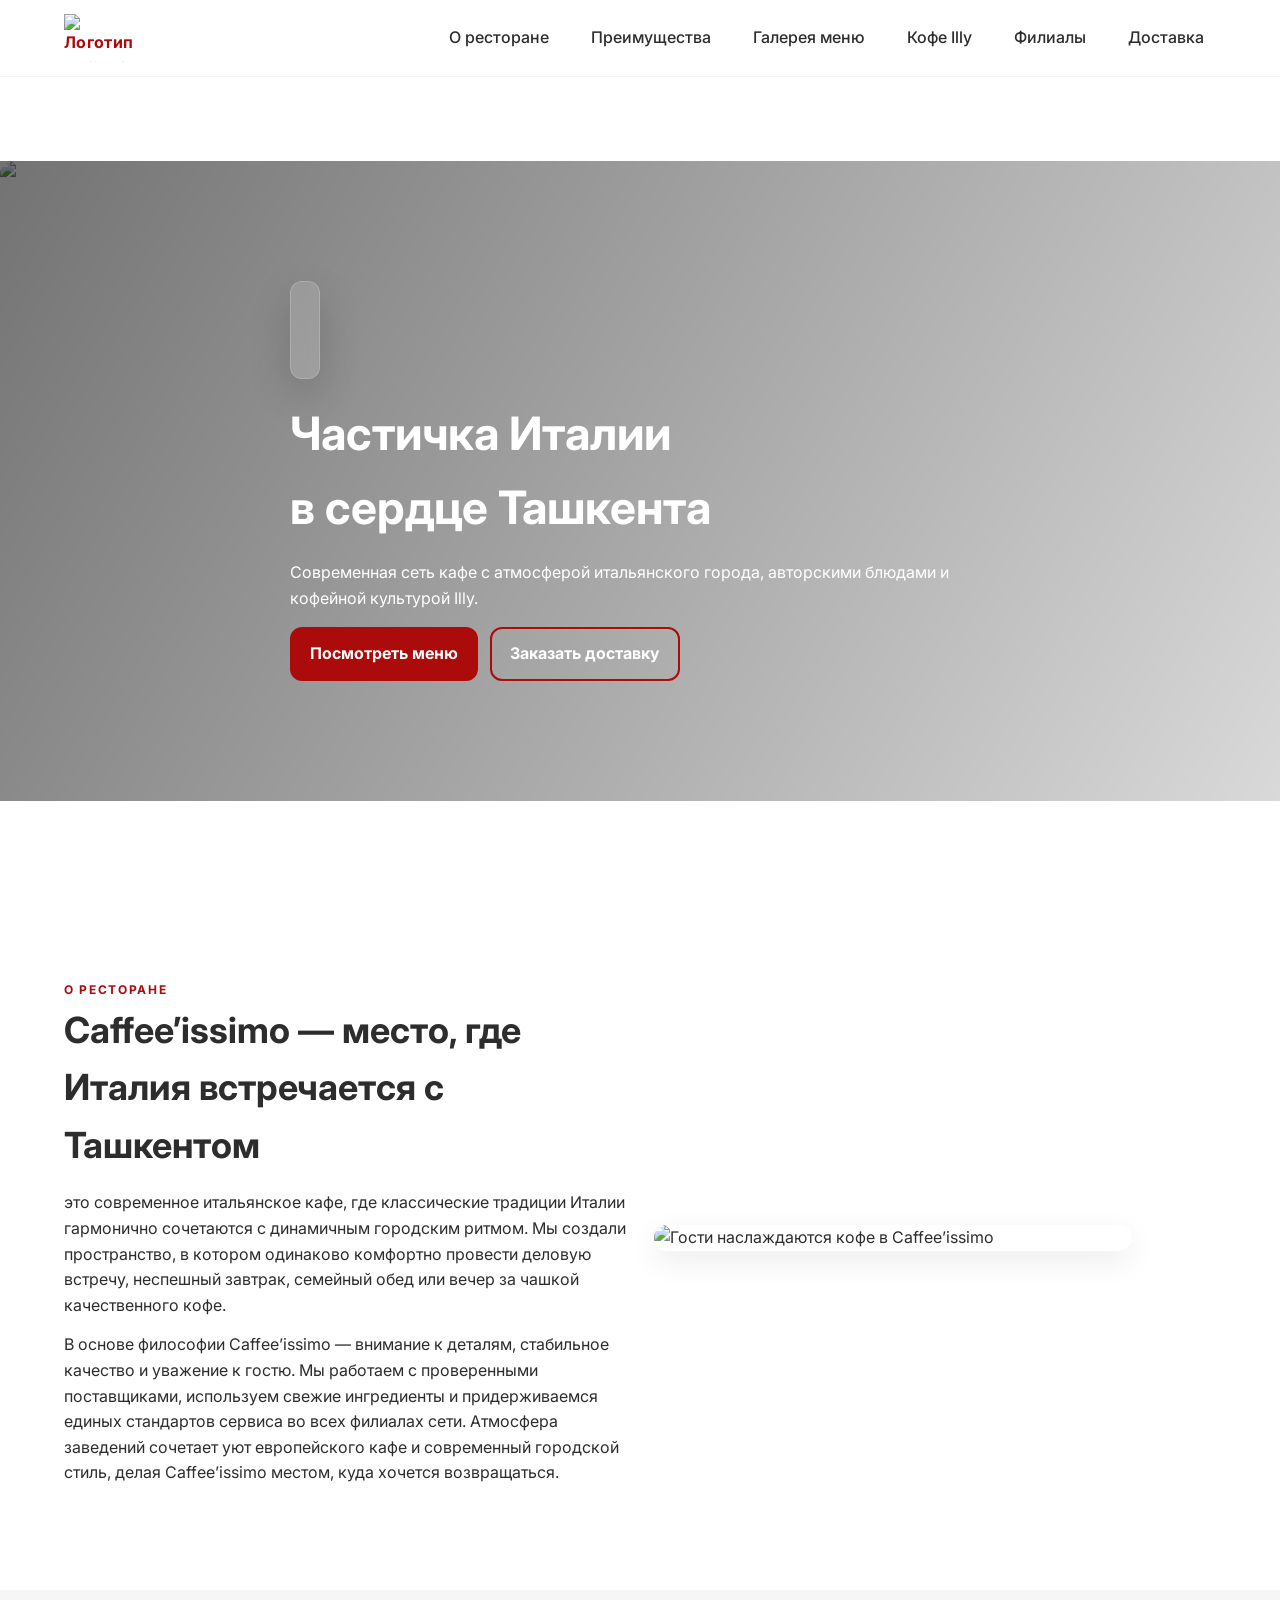
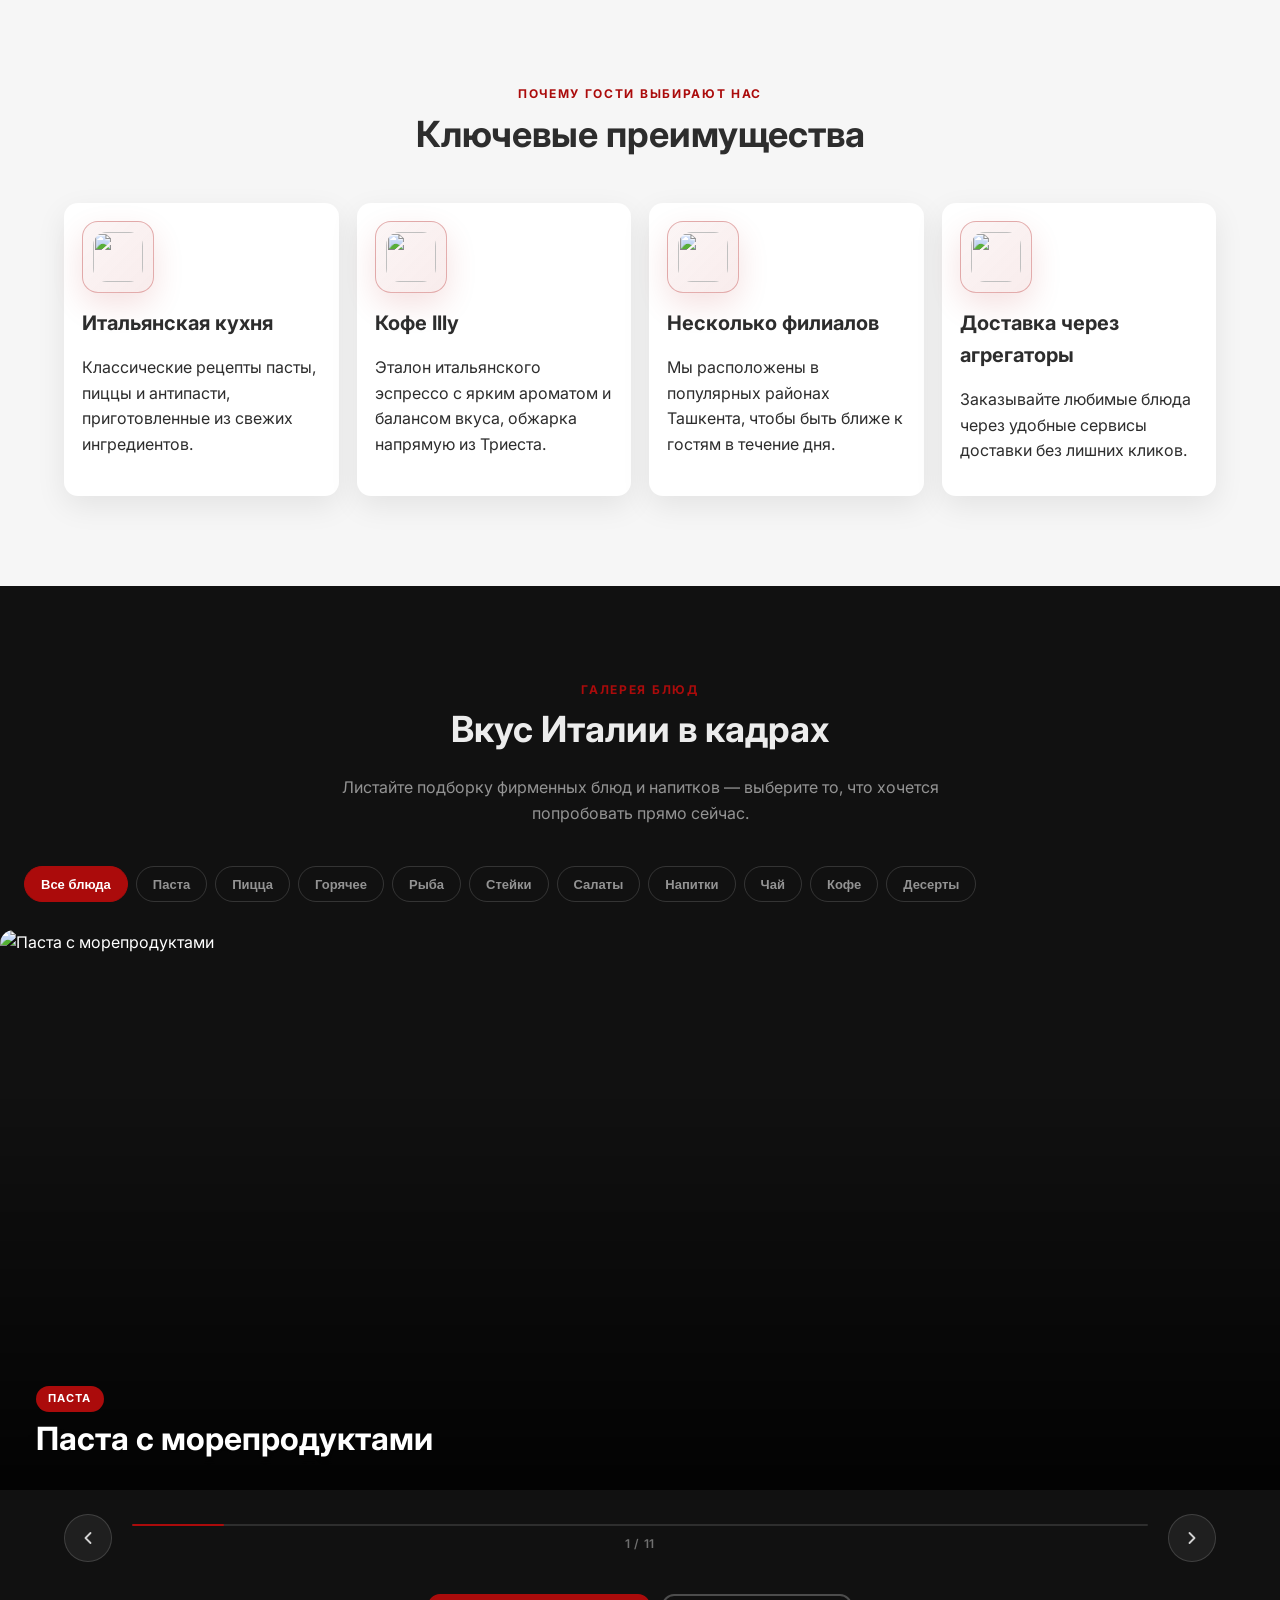
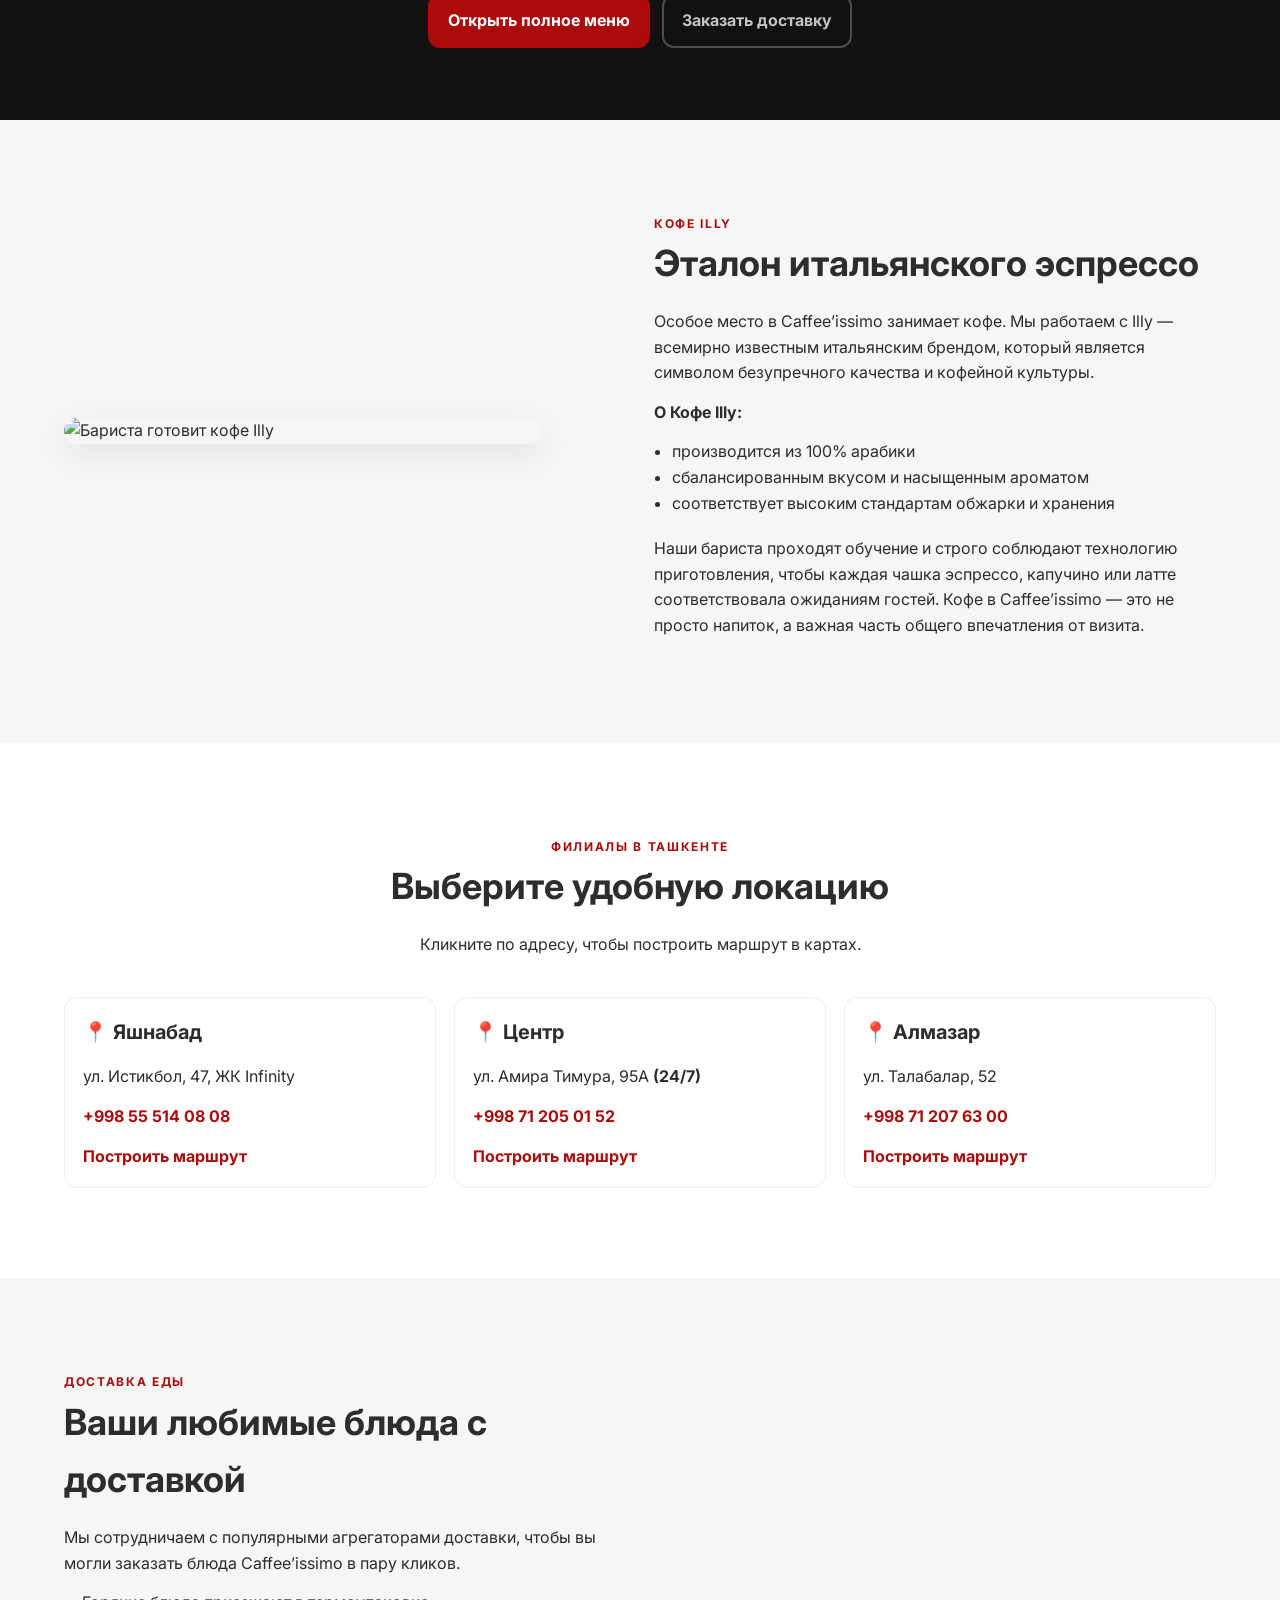
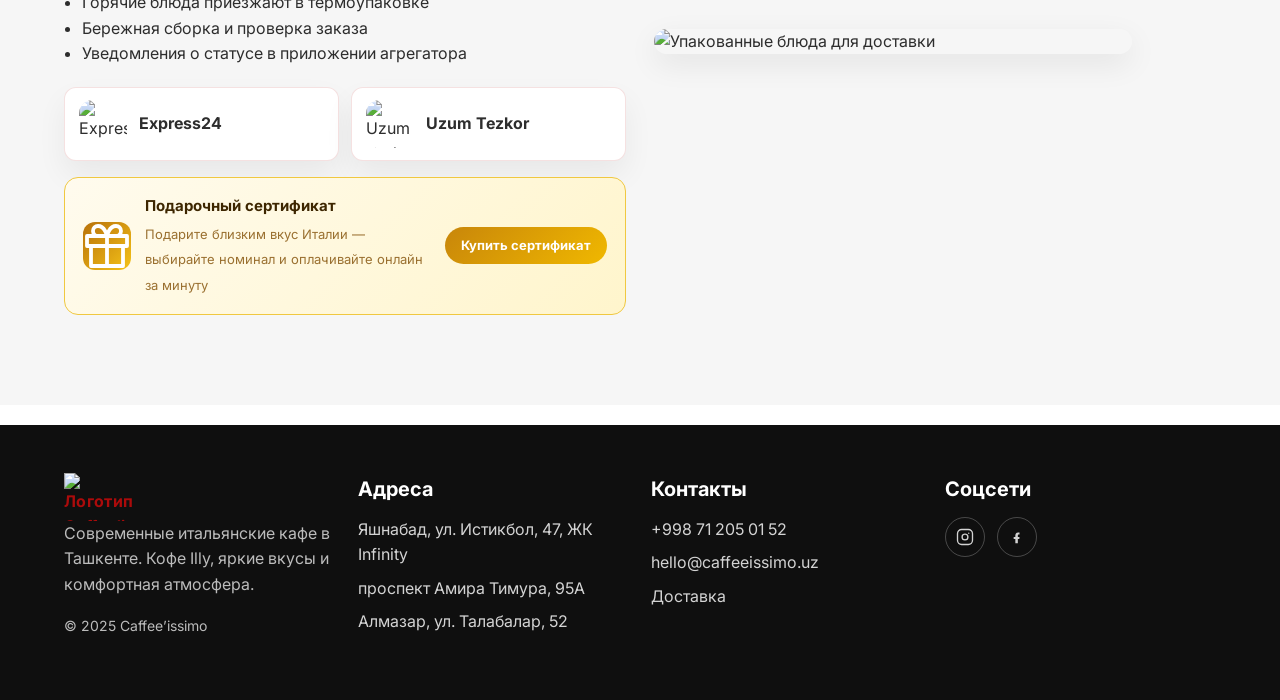
==== index.html @ bd2a63a1 "Add gift certificate: taplink button + main site promo banner Co-authored-by: Cursor <cursoragent@cu" ====
<!DOCTYPE html>
<html lang="ru">
<head>
  <!-- Google tag (gtag.js) -->
<script async src="https://www.googletagmanager.com/gtag/js?id=G-7F913MCFGB"></script>
<script>
  window.dataLayer = window.dataLayer || [];
  function gtag(){dataLayer.push(arguments);}
  gtag('js', new Date());

  gtag('config', 'G-7F913MCFGB');
</script>
    <meta charset="UTF-8" />
  <meta name="viewport" content="width=device-width, initial-scale=1.0" />

  <!-- PRIMARY SEO -->
  <title>Caffee’issimo — итальянское кафе, завтраки и кофейня в Ташкенте</title>
  <meta name="description" content="Caffee’issimo — сеть итальянских кафе в Ташкенте. Европейская кухня, завтраки с 4:00 до 12:00, кофе Illy, паста, пицца, стейки. 3 филиала: пр. Амира Темура, Алмазар, Мирабад. Доставка Yandex Eats, Uzum Tezkor." />
  <meta name="keywords" content="итальянская кухня Ташкент, европейская кухня Ташкент, завтраки Ташкент, кофейня Ташкент, итальянский ресторан Ташкент, кафе Ташкент, кофе Illy Ташкент, пицца Ташкент, паста Ташкент, завтраки 24 часа Ташкент, ресторан Амира Темура, кафе Алмазар, Caffeeissimo, доставка итальянской еды Ташкент, italian restaurant tashkent, breakfast tashkent, coffee tashkent, european cuisine tashkent" />
  <meta name="robots" content="index, follow, max-snippet:-1, max-image-preview:large, max-video-preview:-1" />
  <meta name="author" content="Caffee’issimo" />
  <link rel="canonical" href="https://issimo.uz/" />

  <!-- GEO / LOCAL SEO -->
  <meta name="geo.region" content="UZ-TO" />
  <meta name="geo.placename" content="Ташкент, Узбекистан" />
  <meta name="geo.position" content="41.299496;69.240073" />
  <meta name="ICBM" content="41.299496, 69.240073" />
  <meta name="language" content="ru" />

  <!-- OPEN GRAPH -->
  <meta property="og:type" content="restaurant" />
  <meta property="og:site_name" content="Caffee’issimo" />
  <meta property="og:title" content="Caffee’issimo — итальянское кафе, завтраки и кофейня в Ташкенте" />
  <meta property="og:description" content="Европейская и итальянская кухня, завтраки с 4:00, кофе Illy. 3 филиала в Ташкенте. Доставка Yandex Eats, Uzum Tezkor." />
  <meta property="og:url" content="https://issimo.uz/" />
  <meta property="og:image" content="https://issimo.uz/assets/breakfast-hero.jpg" />
  <meta property="og:image:width" content="1200" />
  <meta property="og:image:height" content="630" />
  <meta property="og:image:alt" content="Caffee’issimo — итальянское кафе в Ташкенте" />
  <meta property="og:locale" content="ru_RU" />
  <meta property="business:contact_data:phone_number" content="+998712050152" />
  <meta property="business:contact_data:email" content="hello@caffeeissimo.uz" />

  <!-- TWITTER CARD -->
  <meta name="twitter:card" content="summary_large_image" />
  <meta name="twitter:title" content="Caffee’issimo — итальянское кафе в Ташкенте" />
  <meta name="twitter:description" content="Европейская и итальянская кухня, завтраки с 4:00, кофе Illy. 3 филиала. Доставка." />
  <meta name="twitter:image" content="https://issimo.uz/assets/breakfast-hero.jpg" />

  <!-- FAVICONS -->
  <link rel="icon" type="image/svg+xml" href="Assets/logo.svg" />
  <link rel="icon" type="image/x-icon" href="Issimo.ico" />
  <link rel="apple-touch-icon" href="Assets/logo-full.png" />

  <!-- FONTS & STYLES -->
  <link rel="preconnect" href="https://fonts.googleapis.com" />
  <link rel="preconnect" href="https://fonts.gstatic.com" crossorigin />
  <link href="https://fonts.googleapis.com/css2?family=Inter:wght@400;500;600;700&display=swap" rel="stylesheet" />
  <link rel="stylesheet" href="styles.css" />

  <!-- JSON-LD STRUCTURED DATA -->
  <script type="application/ld+json">
  {
    "@context": "https://schema.org",
    "@graph": [
      {
        "@type": "Restaurant",
        "@id": "https://issimo.uz/#organization",
        "name": "Caffee’issimo",
        "alternateName": ["Caffeeissimo", "Кафеиссимо", "Issimo"],
        "description": "Сеть современных итальянских кафе в Ташкенте. Европейская и итальянская кухня, завтраки с 4:00 до 12:00, кофе Illy, пицца, паста, стейки.",
        "url": "https://issimo.uz",
        "logo": "https://issimo.uz/Assets/logo-full.png",
        "image": ["https://issimo.uz/assets/breakfast-hero.jpg"],
        "telephone": "+998712050152",
        "email": "hello@caffeeissimo.uz",
        "servesCuisine": ["Italian", "European", "Mediterranean"],
        "priceRange": "$$",
        "currenciesAccepted": "UZS",
        "hasMenu": "https://issimo.uz/menu-viewer.html?type=main",
        "sameAs": [
          "https://www.instagram.com/caffeeissimo/",
          "https://www.facebook.com/CaffeeIssimo/"
        ],
        "address": {
          "@type": "PostalAddress",
          "streetAddress": "проспект Амира Темура, 95А",
          "addressLocality": "Ташкент",
          "addressCountry": "UZ"
        },
        "geo": {"@type": "GeoCoordinates", "latitude": "41.299496", "longitude": "69.240073"},
        "openingHoursSpecification": {
          "@type": "OpeningHoursSpecification",
          "dayOfWeek": ["Monday","Tuesday","Wednesday","Thursday","Friday","Saturday","Sunday"],
          "opens": "00:00",
          "closes": "23:59"
        },
        "amenityFeature": [
          {"@type": "LocationFeatureSpecification", "name": "Завтраки", "value": true},
          {"@type": "LocationFeatureSpecification", "name": "Доставка", "value": true},
          {"@type": "LocationFeatureSpecification", "name": "Wi-Fi", "value": true},
          {"@type": "LocationFeatureSpecification", "name": "Кофе Illy", "value": true}
        ]
      },
      {
        "@type": "Restaurant",
        "@id": "https://issimo.uz/#branch-amir-temur",
        "name": "Caffee’issimo — Амира Темура (24/7)",
        "parentOrganization": {"@id": "https://issimo.uz/#organization"},
        "address": {
          "@type": "PostalAddress",
          "streetAddress": "проспект Амира Темура, 95А",
          "addressLocality": "Ташкент",
          "addressCountry": "UZ"
        },
        "telephone": "+998712050152",
        "geo": {"@type": "GeoCoordinates", "latitude": "41.299496", "longitude": "69.240073"},
        "openingHoursSpecification": {
          "@type": "OpeningHoursSpecification",
          "dayOfWeek": ["Monday","Tuesday","Wednesday","Thursday","Friday","Saturday","Sunday"],
          "opens": "00:00",
          "closes": "23:59"
        },
        "servesCuisine": ["Italian", "European"],
        "hasMenu": "https://issimo.uz/menu-viewer.html?type=main"
      },
      {
        "@type": "Restaurant",
        "@id": "https://issimo.uz/#branch-almaзar",
        "name": "Caffee’issimo — Алмазар",
        "parentOrganization": {"@id": "https://issimo.uz/#organization"},
        "address": {
          "@type": "PostalAddress",
          "streetAddress": "ул. Талабалар, 52",
          "addressLocality": "Ташкент",
          "addressCountry": "UZ"
        },
        "telephone": "+998712076300",
        "servesCuisine": ["Italian", "European"],
        "hasMenu": "https://issimo.uz/menu-viewer.html?type=main"
      },
      {
        "@type": "Restaurant",
        "@id": "https://issimo.uz/#branch-mirobod",
        "name": "Caffee’issimo — Мирабад",
        "parentOrganization": {"@id": "https://issimo.uz/#organization"},
        "address": {
          "@type": "PostalAddress",
          "streetAddress": "л. Саракуль, 32/2",
          "addressLocality": "Ташкент",
          "addressCountry": "UZ"
        },
        "telephone": "+998712094900",
        "servesCuisine": ["Italian", "European"],
        "hasMenu": "https://issimo.uz/menu-viewer.html?type=main"
      },
      {
        "@type": "WebSite",
        "@id": "https://issimo.uz/#website",
        "url": "https://issimo.uz/",
        "name": "Caffee’issimo",
        "inLanguage": "ru",
        "publisher": {"@id": "https://issimo.uz/#organization"}
      }
    ]
  }
  </script>
</head>
<body>
  <header class="site-header">
    <div class="container header-inner">
      <div class="brand" aria-label="Caffee’issimo">
        <img src="assets/logo.png" alt="Логотип Caffee’issimo" class="brand__logo" />
      </div>
      <nav class="nav" aria-label="Основная навигация">
        <button class="nav__toggle" aria-expanded="false" aria-controls="nav-list">Меню</button>
        <ul class="nav__list" id="nav-list">
          <li><a href="#about">О ресторане</a></li>
          <li><a href="#benefits">Преимущества</a></li>
          <li><a href="#cuisine">Галерея меню</a></li>
          <li><a href="#coffee">Кофе Illy</a></li>
         <!-- <li><a href="#instagram">Instagram</a></li> -->
          <li><a href="#locations">Филиалы</a></li>
          <li><a href="#delivery">Доставка</a></li>
        </ul>
      </nav>
    </div>
  </header>

  <main>
    <section class="hero" id="hero">
      <div class="hero-slider" id="heroSlider">

        <!-- ── Слайд 1: основной ── -->
        <div class="hero-slide active">
          <div class="hero__overlay"></div>
          <picture>
            <source srcset="assets/ban.png" type="image/jpeg" />
            <img src="assets/ban.png" alt="Интерьер итальянского кафе" class="hero__bg" />
          </picture>
          <div class="container hero__content">
            <div class="logo-tile" aria-hidden="true">
              <img src="assets/logo2.png" alt="" class="logo-tile__image" />
            </div>
            <h1>Частичка Италии <br> в сердце Ташкента</h1>
            <p>Современная сеть кафе с атмосферой итальянского города, авторскими блюдами и кофейной культурой Illy.</p>
            <div class="hero__actions">
              <a class="btn" href="#cuisine">Посмотреть меню</a>
              <a class="btn btn--ghost" href="#delivery">Заказать доставку</a>
            </div>
          </div>
        </div>

        <!-- ── Слайд 2: завтраки ── -->
        <div class="hero-slide">
          <div class="hero__overlay hero__overlay--breakfast"></div>
          <img src="assets/breakfast-hero.jpg" alt="Итальянские завтраки Caffee'issimo" class="hero__bg" />
          <div class="container hero__content">
            <span class="hero-eyebrow">
              <svg width="14" height="14" viewBox="0 0 24 24" fill="none" stroke="currentColor" stroke-width="2.2" stroke-linecap="round" stroke-linejoin="round"><path d="M18 8h1a4 4 0 0 1 0 8h-1"/><path d="M2 8h16v9a4 4 0 0 1-4 4H6a4 4 0 0 1-4-4V8z"/><line x1="6" y1="1" x2="6" y2="4"/><line x1="10" y1="1" x2="10" y2="4"/><line x1="14" y1="1" x2="14" y2="4"/></svg>
              Итальянские завтраки в Caffee'issimo
            </span>
            <p class="hero-breakfast__title">
              Лёгкое начало дня<br>
              <em>со вкусом и атмосферой</em>
            </p>
            <div class="breakfast-time">
              <svg class="breakfast-time__icon" viewBox="0 0 24 24" fill="none" stroke="currentColor" stroke-width="2" stroke-linecap="round" stroke-linejoin="round">
                <circle cx="12" cy="12" r="10"/><polyline points="12 6 12 12 16 14"/>
              </svg>
              <div class="breakfast-time__text">
                <span class="breakfast-time__label">Ежедневно</span>
                <strong class="breakfast-time__hours">4:00 <span>—</span> 12:00</strong>
              </div>
            </div>
            <div class="hero__actions">
              <a class="btn btn--white" href="menu-viewer.html?type=breakfast">Меню завтраков</a>
              <a class="btn btn--ghost" href="#delivery">Заказать доставку</a>
            </div>
          </div>
        </div>

        <!-- ── Навигационные точки ── -->
        <div class="slider-dots">
          <button class="slider-dot active" data-slide="0" aria-label="Слайд 1"></button>
          <button class="slider-dot" data-slide="1" aria-label="Слайд 2"></button>
        </div>

      </div>
    </section>

    <section class="section" id="about">
      <div class="container section__grid">
        <div class="section__text" data-animate="fade-up">
          <span class="eyebrow">О ресторане</span>
          <h2>Caffee’issimo — место, где Италия встречается с Ташкентом</h2>
          <p>это современное итальянское кафе, где классические традиции Италии гармонично сочетаются с динамичным городским ритмом. Мы создали пространство, в котором одинаково комфортно провести деловую встречу, неспешный завтрак, семейный обед или вечер за чашкой качественного кофе.</p>
          <p>В основе философии Caffee’issimo — внимание к деталям, стабильное качество и уважение к гостю. Мы работаем с проверенными поставщиками, используем свежие ингредиенты и придерживаемся единых стандартов сервиса во всех филиалах сети. Атмосфера заведений сочетает уют европейского кафе и современный городской стиль, делая Caffee’issimo местом, куда хочется возвращаться.</p>
        </div>
        <div class="section__media" data-animate="fade-up" data-delay="120">
          <img src="assets/Branch.jpg" alt="Гости наслаждаются кофе в Caffee’issimo" loading="lazy" />
        </div>
      </div>
    </section>

    <section class="section section--muted" id="benefits">
      <div class="container">
        <div class="section__header" data-animate="fade-up">
          <span class="eyebrow">Почему гости выбирают нас</span>
          <h2>Ключевые преимущества</h2>
        </div>
        <div class="benefits">
          <article class="benefit" data-animate="fade-up">
            <div class="benefit__icon" aria-hidden="true">
              <img src="assets/1.png" alt="" loading="lazy" />
            </div>
            <h3>Итальянская кухня</h3>
            <p>Классические рецепты пасты, пиццы и антипасти, приготовленные из свежих ингредиентов.</p>
          </article>
          <article class="benefit" data-animate="fade-up" data-delay="60">
            <div class="benefit__icon" aria-hidden="true">
              <img src="assets/2.png" alt="" loading="lazy" />
            </div>
            <h3>Кофе Illy</h3>
            <p>Эталон итальянского эспрессо с ярким ароматом и балансом вкуса, обжарка напрямую из Триеста.</p>
          </article>
          <article class="benefit" data-animate="fade-up" data-delay="120">
            <div class="benefit__icon" aria-hidden="true">
              <img src="assets/3.png" alt="" loading="lazy" />
            </div>
            <h3>Несколько филиалов</h3>
            <p>Мы расположены в популярных районах Ташкента, чтобы быть ближе к гостям в течение дня.</p>
          </article>
          <article class="benefit" data-animate="fade-up" data-delay="180">
            <div class="benefit__icon" aria-hidden="true">
              <img src="assets/4.png" alt="" loading="lazy" />
            </div>
            <h3>Доставка через агрегаторы</h3>
            <p>Заказывайте любимые блюда через удобные сервисы доставки без лишних кликов.</p>
          </article>
        </div>
      </div>
    </section>

    <section class="section gallery-section" id="cuisine">

      <div class="container" data-animate="fade-up">
        <div class="section__header gallery-section__header">
          <span class="eyebrow">Галерея блюд</span>
          <h2>Вкус Италии в кадрах</h2>
          <p>Листайте подборку фирменных блюд и напитков — выберите то, что хочется попробовать прямо сейчас.</p>
        </div>
      </div>

      <!-- ── Фильтр категорий ── -->
      <div class="gallery-filters" data-animate="fade-up">
        <div class="gallery-filters__inner">
          <button class="gallery-filter active" data-filter="all">Все блюда</button>
          <button class="gallery-filter" data-filter="Паста">Паста</button>
          <button class="gallery-filter" data-filter="Пицца">Пицца</button>
          <button class="gallery-filter" data-filter="Горячее">Горячее</button>
          <button class="gallery-filter" data-filter="Рыба">Рыба</button>
          <button class="gallery-filter" data-filter="Стейк">Стейки</button>
          <button class="gallery-filter" data-filter="Салаты">Салаты</button>
          <button class="gallery-filter" data-filter="Напитки">Напитки</button>
          <button class="gallery-filter" data-filter="Чай">Чай</button>
          <button class="gallery-filter" data-filter="Кофе">Кофе</button>
          <button class="gallery-filter" data-filter="Десерты">Десерты</button>
        </div>
      </div>

      <!-- ── Карусель ── -->
      <div class="gallery-viewport" id="galleryViewport" data-animate="fade-up">
        <div class="gallery-track" id="galleryTrack">

          <article class="gallery-card" data-category="Паста">
            <img src="assets/menu-01.png" alt="Паста с морепродуктами" loading="lazy" />
            <div class="gallery-card__overlay">
              <span class="gallery-card__cat">Паста</span>
              <h3 class="gallery-card__title">Паста с морепродуктами</h3>
            </div>
          </article>

          <article class="gallery-card" data-category="Горячее">
            <img src="assets/menu-02.png" alt="Тёплое ассорти" loading="lazy" />
            <div class="gallery-card__overlay">
              <span class="gallery-card__cat">Горячее</span>
              <h3 class="gallery-card__title">Тёплое ассорти</h3>
            </div>
          </article>

          <article class="gallery-card" data-category="Пицца">
            <img src="assets/menu-03.png" alt="Итальянская пицца" loading="lazy" />
            <div class="gallery-card__overlay">
              <span class="gallery-card__cat">Пицца</span>
              <h3 class="gallery-card__title">Итальянская пицца</h3>
            </div>
          </article>

          <article class="gallery-card" data-category="Рыба">
            <img src="assets/menu-04.png" alt="Рыбные блюда" loading="lazy" />
            <div class="gallery-card__overlay">
              <span class="gallery-card__cat">Рыба</span>
              <h3 class="gallery-card__title">Рыбные блюда</h3>
            </div>
          </article>

          <article class="gallery-card" data-category="Салаты">
            <img src="assets/menu-05.png" alt="Салат-бар" loading="lazy" />
            <div class="gallery-card__overlay">
              <span class="gallery-card__cat">Салаты</span>
              <h3 class="gallery-card__title">Салат-бар</h3>
            </div>
          </article>

          <article class="gallery-card" data-category="Горячее">
            <img src="assets/menu-06.png" alt="Домашние блюда" loading="lazy" />
            <div class="gallery-card__overlay">
              <span class="gallery-card__cat">Горячее</span>
              <h3 class="gallery-card__title">Домашние блюда</h3>
            </div>
          </article>

          <article class="gallery-card" data-category="Стейк">
            <img src="assets/menu-07.png" alt="Стейки и гриль" loading="lazy" />
            <div class="gallery-card__overlay">
              <span class="gallery-card__cat">Стейки и гриль</span>
              <h3 class="gallery-card__title">Ассорти из мяса</h3>
            </div>
          </article>

          <article class="gallery-card" data-category="Напитки">
            <img src="assets/menu-08.png" alt="Авторские лимонады" loading="lazy" />
            <div class="gallery-card__overlay">
              <span class="gallery-card__cat">Напитки</span>
              <h3 class="gallery-card__title">Авторские лимонады</h3>
            </div>
          </article>

          <article class="gallery-card" data-category="Чай">
            <img src="assets/menu-09.png" alt="Фруктовые чаи" loading="lazy" />
            <div class="gallery-card__overlay">
              <span class="gallery-card__cat">Чай</span>
              <h3 class="gallery-card__title">Фруктовые чаи</h3>
            </div>
          </article>

          <article class="gallery-card" data-category="Кофе">
            <img src="assets/menu-10.png" alt="Кофейная карта" loading="lazy" />
            <div class="gallery-card__overlay">
              <span class="gallery-card__cat">Кофе</span>
              <h3 class="gallery-card__title">Кофейная карта</h3>
            </div>
          </article>

          <article class="gallery-card" data-category="Десерты">
            <img src="assets/menu-11.jpg" alt="Десерты" loading="lazy" />
            <div class="gallery-card__overlay">
              <span class="gallery-card__cat">Десерты</span>
              <h3 class="gallery-card__title">Десерты на любой вкус</h3>
            </div>
          </article>

        </div>
      </div>

      <!-- ── Навигация ── -->
      <div class="container">
        <div class="gallery-nav" data-animate="fade-up">
          <button class="gallery-nav__btn" id="galleryPrev" aria-label="Предыдущее блюдо">
            <svg width="20" height="20" viewBox="0 0 24 24" fill="none" stroke="currentColor" stroke-width="2.2" stroke-linecap="round" stroke-linejoin="round"><polyline points="15 18 9 12 15 6"/></svg>
          </button>
          <div class="gallery-nav__center">
            <div class="gallery-progress">
              <div class="gallery-progress__fill" id="galleryFill"></div>
            </div>
            <span class="gallery-count" id="galleryCount">1 / 11</span>
          </div>
          <button class="gallery-nav__btn" id="galleryNext" aria-label="Следующее блюдо">
            <svg width="20" height="20" viewBox="0 0 24 24" fill="none" stroke="currentColor" stroke-width="2.2" stroke-linecap="round" stroke-linejoin="round"><polyline points="9 18 15 12 9 6"/></svg>
          </button>
        </div>

        <div class="gallery-cta" data-animate="fade-up">
          <a class="btn" href="menu-viewer.html?type=main">Открыть полное меню</a>
          <a class="btn btn--ghost-dark" href="#delivery">Заказать доставку</a>
        </div>
      </div>

    </section>

    <section class="section section--muted" id="coffee">
      <div class="container section__grid section__grid--reversed">
        <div class="section__text" data-animate="fade-up">
          <span class="eyebrow">Кофе Illy</span>
          <h2>Эталон итальянского эспрессо</h2>
          <p>Особое место в Caffee’issimo занимает кофе. Мы работаем с Illy — всемирно известным итальянским брендом, который является символом безупречного качества и кофейной культуры.</p>
          <p><b>О Кофе Illy:</b><br>
          <ul class="list">
          <li>производится из 100% арабики</li>
          <li>сбалансированным вкусом и насыщенным ароматом</li>
          <li>соответствует высоким стандартам обжарки и хранения</li>
          </ul>
          </p>
          <p>Наши бариста проходят обучение и строго соблюдают технологию приготовления, чтобы каждая чашка эспрессо, капучино или латте соответствовала ожиданиям гостей. Кофе в Caffee’issimo — это не просто напиток, а важная часть общего впечатления от визита.</p>
        </div>
        <div class="section__media" data-animate="fade-up" data-delay="120">
          <img src="assets/illy.png" alt="Бариста готовит кофе Illy" loading="lazy" />
        </div>
      </div>
    </section>

<!--    <section class="section" id="instagram">
      <div class="container">
        <div class="section__header" data-animate="fade-up">
          <span class="eyebrow">Жизнь Caffee’issimo</span>
          <h2>Свежие кадры из Instagram</h2>
          <p>
            Показываем атмосферу и блюда прямо из нашего профиля — лента подгружает случайные посты с
            <a class="link" href="https://www.instagram.com/caffeeissimo/" target="_blank" rel="noopener">@caffeeissimo</a>.
          </p>
          <div class="actions">
            <a class="btn" href="https://www.instagram.com/caffeeissimo/" target="_blank" rel="noopener">Открыть профиль</a>
            <a class="btn btn--ghost" href="#hero">Вернуться наверх</a>
          </div>
        </div>
        <div class="insta-grid" id="instagram-feed" aria-live="polite" data-animate="fade-up"></div>
        <noscript>
          <div class="insta-grid insta-grid--static">
            <article class="insta-card">
              <a class="insta-card__link" href="https://www.instagram.com/caffeeissimo/" target="_blank" rel="noopener">
                <div class="insta-card__media">
                  <img
                    src="https://images.unsplash.com/photo-1521017432531-fbd92d768814?auto=format&fit=crop&w=600&q=80"
                    alt="Интерьер итальянского кафе"
                    loading="lazy"
                  />
                </div>
                <div class="insta-card__body">
                  <p>Смотрите свежие публикации и сторис в Instagram.</p>
                  <span class="insta-card__cta">Перейти в профиль →</span>
                </div>
              </a>
            </article>
          </div>
        </noscript>
      </div>
    </section> -->

    <section class="section" id="locations">
      <div class="container">
        <div class="section__header" data-animate="fade-up">
          <span class="eyebrow">Филиалы в Ташкенте</span>
          <h2>Выберите удобную локацию</h2>
          <p>Кликните по адресу, чтобы построить маршрут в картах.</p>
        </div>
        <div class="locations">
          <article class="location" data-animate="fade-up">
            <h3>📍 Яшнабад</h3>
            <p>ул. Истикбол, 47, ЖК Infinity</p>
            <p><a class="link" href="tel:+998555140808">+998 55 514 08 08</a></p>
            <a href="https://www.google.com/maps/search/?api=1&query=Istiqbol+47+Infinity+Tashkent" target="_blank" rel="noopener" class="link">Построить маршрут</a>
          </article>
          <article class="location" data-animate="fade-up" data-delay="80">
            <h3>📍 Центр</h3>
            <p>ул. Амира Тимура, 95А <b>(24/7)</b></p>
            <p><a class="link" href="tel:+998712050152">+998 71 205 01 52</a></p>
            <a href="https://www.google.com/maps/search/?api=1&query=Amir+Temur+95A+Tashkent" target="_blank" rel="noopener" class="link">Построить маршрут</a>
          </article>
          <article class="location" data-animate="fade-up" data-delay="160">
            <h3>📍 Алмазар</h3>
            <p>ул. Талабалар, 52</p>
            <p><a class="link" href="tel:+998712076300">+998 71 207 63 00</a></p>
            <a href="https://www.google.com/maps/search/?api=1&query=Talabalar+52+Tashkent" target="_blank" rel="noopener" class="link">Построить маршрут</a>
          </article>
        </div>
      </div>
    </section>

    <section class="section section--muted" id="delivery">
      <div class="container section__grid">
        <div class="section__text" data-animate="fade-up">
          <span class="eyebrow">Доставка еды</span>
          <h2>Ваши любимые блюда с доставкой</h2>
          <p>Мы сотрудничаем с популярными агрегаторами доставки, чтобы вы могли заказать блюда Caffee’issimo в пару кликов.</p>
          <ul class="list">
            <li>Горячие блюда приезжают в термоупаковке</li>
            <li>Бережная сборка и проверка заказа</li>
            <li>Уведомления о статусе в приложении агрегатора</li>
          </ul>
          <div class="delivery__logos">
            <a class="delivery__logo-card" href="https://eats.yandex.com/uz/r/caffee_issimo?placeSlug=issimo" target="_blank" rel="noopener">
              <img src="assets/express.png" alt="Express24" loading="lazy" />
              <span class="delivery__logo-label">Express24</span>
            </a>
            <a class="delivery__logo-card" href="https://uzumtezkor.uz/uz/restaurants/729b0536-db62-496b-9d4d-2d5b4593ad7b" target="_blank" rel="noopener">
              <img src="assets/tezkor.png" alt="Uzum Tezkor" loading="lazy" />
              <span class="delivery__logo-label">Uzum Tezkor</span>
            </a>
          </div>

          <a class="gift-cert-strip" href="https://buchet.uz/ru/shop/698c575f7213080d6a595c7b" target="_blank" rel="noopener" data-animate="fade-up">
            <span class="gift-cert-strip__icon">
              <svg viewBox="0 0 24 24" fill="none" stroke="#fff" stroke-width="1.9" stroke-linecap="round" stroke-linejoin="round">
                <path d="M20 12v10H4V12"/><path d="M22 7H2v5h20V7z"/><path d="M12 22V7"/>
                <path d="M12 7H7.5a2.5 2.5 0 0 1 0-5C11 2 12 7 12 7z"/>
                <path d="M12 7h4.5a2.5 2.5 0 0 0 0-5C13 2 12 7 12 7z"/>
              </svg>
            </span>
            <span class="gift-cert-strip__text">
              <strong>Подарочный сертификат</strong>
              <span>Подарите близким вкус Италии — выбирайте номинал и оплачивайте онлайн за минуту</span>
            </span>
            <span class="gift-cert-strip__cta">Купить сертификат</span>
          </a>
        </div>
        <div class="section__media" data-animate="fade-up" data-delay="120">
          <img src="assets/foot.jpg" alt="Упакованные блюда для доставки" loading="lazy" />
        </div>
      </div>
    </section>

  </main>

  <footer class="footer">
    <div class="container footer__grid">
      <div class="footer__brand">
        <div class="brand brand--footer">
          <img src="assets/logo2.png" alt="Логотип Caffee’issimo" class="brand__logo" />
        </div>
        <p>Современные итальянские кафе в Ташкенте. Кофе Illy, яркие вкусы и комфортная атмосфера.</p>
        <p class="footer__copy">© 2025 Caffee’issimo</p>
      </div>
      <div class="footer__links">
        <h3>Адреса</h3>
        <ul>
          <li><a href="https://www.google.com/maps/search/?api=1&query=Istiqbol+47+Infinity+Tashkent" target="_blank" rel="noopener">Яшнабад, ул. Истикбол, 47, ЖК Infinity</a></li>
          <li><a href="https://www.google.com/maps/search/?api=1&query=Amir+Temur+95A+Tashkent" target="_blank" rel="noopener">проспект Амира Тимура, 95А</a></li>
          <li><a href="https://www.google.com/maps/search/?api=1&query=Talabalar+52+Tashkent" target="_blank" rel="noopener">Алмазар, ул. Талабалар, 52</a></li>
        </ul>
      </div>
      <div class="footer__links">
        <h3>Контакты</h3>
        <ul>
          <li><a href="tel:+998712050152">+998 71 205 01 52</a></li>
          <li><a href="mailto:hello@caffeeissimo.uz">hello@caffeeissimo.uz</a></li>
          <li><a href="#delivery">Доставка</a></li>
        </ul>
      </div>
      <div class="footer__links">
        <h3>Соцсети</h3>
        <ul class="socials">
          <li>
            <a class="socials__link" href="https://www.instagram.com/caffeeissimo/" target="_blank" rel="noopener" aria-label="Instagram">
              <span class="sr-only">Instagram</span>
              <svg viewBox="0 0 24 24" fill="none" stroke="currentColor" stroke-width="1.6" stroke-linecap="round" stroke-linejoin="round" aria-hidden="true">
                <rect x="3" y="3" width="18" height="18" rx="5" ry="5" />
                <circle cx="12" cy="12" r="3.5" />
                <line x1="16.5" y1="7.5" x2="16.51" y2="7.5" />
              </svg>
            </a>
          </li>
          <li>
            <a class="socials__link" href="https://www.facebook.com/CaffeeIssimo/?locale=ru_RU" target="_blank" rel="noopener" aria-label="Facebook">
              <span class="sr-only">Facebook</span>
              <svg viewBox="0 0 24 24" fill="currentColor" aria-hidden="true">
                <path d="M13.5 9H15V6.5h-1.5C11.01 6.5 10 8.09 10 10.2V12H8v2.5h2v5h3v-5h1.8L15 12h-2v-1.7c0-.7.2-1.3 1-1.3Z" />
              </svg>
            </a>
          </li>
        </ul>
      </div>
    </div>
  </footer>

  <script src="script.js"></script>
</body>
</html>
---- styles.css ----
:root {
  --brand: #ab0b0b;
  --text: #2d2d2d;
  --text-secondary: rgba(45, 45, 45, 0.72);
  --muted: #f6f6f6;
  --white: #ffffff;
  --shadow: 0 10px 30px rgba(0, 0, 0, 0.08);
  --radius: 14px;
  --transition: 220ms ease;
}

* {
  box-sizing: border-box;
}

body {
  margin: 0;
  font-family: 'Inter', system-ui, -apple-system, sans-serif;
  color: var(--text);
  background: var(--white);
  line-height: 1.6;
  overflow-x: hidden;
}

img {
  max-width: 100%;
  display: block;
  border-radius: var(--radius);
}

a {
  color: inherit;
  text-decoration: none;
}

a:hover {
  color: var(--brand);
}

.sr-only {
  position: absolute;
  width: 1px;
  height: 1px;
  padding: 0;
  margin: -1px;
  overflow: hidden;
  clip: rect(0, 0, 0, 0);
  white-space: nowrap;
  border: 0;
}

.container {
  width: min(1200px, 90vw);
  margin: 0 auto;
}

.site-header {
  position: fixed;
  top: 0;
  left: 0;
  width: 100%;
  background: rgba(255, 255, 255, 0.85);
  backdrop-filter: blur(12px);
  z-index: 20;
  border-bottom: 1px solid rgba(0, 0, 0, 0.04);
}

.header-inner {
  display: flex;
  align-items: center;
  justify-content: space-between;
  padding: 14px 0;
}

.brand {
  display: inline-flex;
  align-items: center;
  gap: 10px;
  font-weight: 700;
  color: var(--brand);
  letter-spacing: 0.02em;
}

.brand__logo {
  width: 75px;
  height: 48px;
  border-radius: 0;
  object-fit: contain;
}

.nav__toggle {
  display: none;
  background: var(--brand);
  color: var(--white);
  border: none;
  padding: 10px 12px;
  border-radius: 10px;
  font-weight: 600;
}

.nav__list {
  list-style: none;
  display: flex;
  gap: 18px;
  padding: 0;
  margin: 0;
  align-items: center;
}

.nav__list a {
  padding: 10px 12px;
  border-radius: 10px;
  font-weight: 500;
  transition: background var(--transition), color var(--transition), transform var(--transition);
}

.nav__list a:hover {
  background: var(--brand);
  color: var(--white);
  transform: translateY(-1px);
}

.hero {
  position: relative;
  min-height: 90vh;
  display: grid;
  align-items: center;
  color: var(--white);
  margin-top: 76px;
  overflow: hidden;
}

/* ── Hero slider ───────────────────────────────────────── */
.hero-slider {
  position: relative;
  width: 100%;
  min-height: 90vh;
  display: grid;
  align-items: center;
}

.hero-slide {
  position: absolute;
  inset: 0;
  display: grid;
  align-items: center;
  opacity: 0;
  transition: opacity 0.9s ease;
  pointer-events: none;
}

.hero-slide.active {
  opacity: 1;
  position: relative;
  pointer-events: auto;
}

/* ── Breakfast overlay (lighter on right to show food) ── */
.hero__overlay--breakfast {
  background: linear-gradient(105deg,
    rgba(0,0,0,0.72) 0%,
    rgba(0,0,0,0.52) 45%,
    rgba(0,0,0,0.12) 100%
  );
}

/* ── Eyebrow for slides ──────────────────────────────── */
.hero-eyebrow {
  display: inline-flex;
  align-items: center;
  gap: 8px;
  font-size: 12px;
  font-weight: 700;
  letter-spacing: 0.14em;
  text-transform: uppercase;
  color: rgba(255,255,255,0.78);
  margin-bottom: 18px;
  background: rgba(255,255,255,0.10);
  border: 1px solid rgba(255,255,255,0.18);
  padding: 8px 14px;
  border-radius: 50px;
  backdrop-filter: blur(8px);
}

/* ── Breakfast slide title ───────────────────────────── */
.hero-breakfast__title {
  font-size: clamp(30px, 4.5vw, 52px);
  line-height: 1.15;
  margin-bottom: 28px;
}

.hero-breakfast__title em {
  font-style: normal;
  color: rgba(255,255,255,0.7);
  font-size: 0.78em;
  font-weight: 400;
}

/* ── Time badge ──────────────────────────────────────── */
.breakfast-time {
  display: inline-flex;
  align-items: center;
  gap: 14px;
  background: rgba(255,255,255,0.12);
  border: 1px solid rgba(255,255,255,0.22);
  backdrop-filter: blur(10px);
  padding: 12px 20px;
  border-radius: 14px;
  margin-bottom: 28px;
}

.breakfast-time__icon {
  width: 28px;
  height: 28px;
  color: rgba(255,255,255,0.75);
  flex-shrink: 0;
}

.breakfast-time__text {
  display: flex;
  flex-direction: column;
  gap: 1px;
}

.breakfast-time__label {
  font-size: 11px;
  font-weight: 600;
  letter-spacing: 0.12em;
  text-transform: uppercase;
  color: rgba(255,255,255,0.6);
}

.breakfast-time__hours {
  font-size: clamp(20px, 3vw, 26px);
  font-weight: 800;
  letter-spacing: 0.02em;
  color: #fff;
  line-height: 1;
}

.breakfast-time__hours span {
  color: rgba(255,255,255,0.5);
  font-weight: 400;
  margin: 0 4px;
}

/* ── White button variant ────────────────────────────── */
.btn--white {
  background: #fff;
  color: var(--brand);
  border-color: #fff;
}

.btn--white:hover {
  background: rgba(255,255,255,0.9);
  border-color: rgba(255,255,255,0.9);
}

/* ── Slider dots ─────────────────────────────────────── */
.slider-dots {
  position: absolute;
  bottom: 28px;
  left: 50%;
  transform: translateX(-50%);
  display: flex;
  gap: 8px;
  z-index: 10;
}

.slider-dot {
  width: 8px;
  height: 8px;
  border-radius: 50%;
  background: rgba(255,255,255,0.4);
  border: none;
  cursor: pointer;
  padding: 0;
  transition: background 0.3s ease, width 0.3s ease;
}

.slider-dot.active {
  background: #fff;
  width: 24px;
  border-radius: 4px;
}

.hero__bg {
  position: absolute;
  inset: 0;
  width: 100%;
  height: 100%;
  object-fit: cover;
  filter: saturate(1.05) contrast(1.02);
}

.hero__overlay {
  position: absolute;
  inset: 0;
  background: linear-gradient(120deg, rgba(0, 0, 0, 0.55), rgba(0, 0, 0, 0.15));
  z-index: 1;
}

.hero__content {
  position: relative;
  z-index: 2;
  max-width: 700px;
  padding: 120px 0 120px;
}

.logo-tile {
  display: inline-flex;
  align-items: center;
  background: rgba(255, 255, 255, 0.14);
  border: 1px solid rgba(255, 255, 255, 0.18);
  padding: 12px 14px;
  border-radius: 12px;
  backdrop-filter: blur(10px);
  margin-bottom: 18px;
  box-shadow: 0 16px 40px rgba(0, 0, 0, 0.18);
}

.logo-tile__image {
  height: 72px;
  width: auto;
  object-fit: contain;
  display: block;
}

h1,
h2,
h3 {
  margin: 0 0 16px;
  color: inherit;
}

h1 {
  font-size: clamp(32px, 5vw, 46px);
}

h2 {
  font-size: clamp(26px, 3.6vw, 36px);
}

h3 {
  font-size: 20px;
}

p {
  margin: 0 0 14px;
}

.eyebrow {
  display: inline-flex;
  align-items: center;
  gap: 8px;
  text-transform: uppercase;
  letter-spacing: 0.14em;
  font-size: 12px;
  font-weight: 700;
  color: var(--brand);
}

.btn {
  display: inline-flex;
  align-items: center;
  justify-content: center;
  padding: 12px 18px;
  border-radius: 12px;
  font-weight: 700;
  color: var(--white);
  background: var(--brand);
  border: 2px solid var(--brand);
  transition: transform var(--transition), box-shadow var(--transition), background var(--transition), color var(--transition);
}

.btn:hover {
  transform: translateY(-2px);
  box-shadow: var(--shadow);
}

.btn--ghost {
  background: transparent;
  color: var(--white);
}

.btn--ghost:hover {
  background: rgba(255, 255, 255, 0.12);
}

.hero__actions {
  display: flex;
  gap: 12px;
  flex-wrap: wrap;
  margin-top: 16px;
}

.section {
  padding: 90px 0;
}

.section--muted {
  background: var(--muted);
}

.section__grid {
  display: grid;
  grid-template-columns: repeat(auto-fit, minmax(280px, 1fr));
  gap: 28px;
  align-items: center;
}

.section__grid--reversed {
  direction: rtl;
}

.section__grid--reversed > * {
  direction: ltr;
}

.section__text p {
  max-width: 640px;
}

.section__media img {
  width: 85%;
  height: 100%;
  object-fit: cover;
  box-shadow: var(--shadow);
}

.section__header {
  text-align: center;
  max-width: 700px;
  margin: 0 auto 40px;
}

.benefits {
  display: grid;
  grid-template-columns: repeat(auto-fit, minmax(220px, 1fr));
  gap: 18px;
}

.benefit {
  background: var(--white);
  border-radius: var(--radius);
  padding: 18px;
  box-shadow: var(--shadow);
  transition: transform var(--transition), box-shadow var(--transition);
}

.benefit:hover {
  transform: translateY(-4px);
  box-shadow: 0 20px 40px rgba(0, 0, 0, 0.08);
}

.benefit__icon {
  width: 72px;
  height: 72px;
  display: grid;
  place-items: center;
  border-radius: 16px;
  background: linear-gradient(135deg, rgba(171, 11, 11, 0.04), rgba(171, 11, 11, 0.08));
  border: 1px solid rgba(171, 11, 11, 0.3);
  box-shadow: 0 12px 32px rgba(171, 11, 11, 0.12);
  margin-bottom: 14px;
  padding: 10px;
}

.benefit__icon img {
  width: 100%;
  height: 100%;
  object-fit: contain;
}

.categories {
  display: flex;
  gap: 10px;
  flex-wrap: wrap;
  margin-bottom: 22px;
  justify-content: center;
}

.categories span {
  background: rgba(171, 11, 11, 0.08);
  color: var(--brand);
  padding: 8px 12px;
  border-radius: 10px;
  font-weight: 600;
}

.cards {
  display: grid;
  grid-template-columns: repeat(auto-fit, minmax(240px, 1fr));
  gap: 18px;
}

.card {
  background: var(--white);
  border-radius: var(--radius);
  overflow: hidden;
  box-shadow: var(--shadow);
  display: flex;
  flex-direction: column;
  transition: transform var(--transition), box-shadow var(--transition);
}

.card:hover {
  transform: translateY(-4px);
  box-shadow: 0 24px 48px rgba(0, 0, 0, 0.12);
}

.card img {
  width: 100%;
  height: 200px;
  object-fit: cover;
}

.card__body {
  padding: 16px;
}

/* ════════════════════════════════════════════════════════
   GALLERY SECTION  (replaces old menu-gallery)
════════════════════════════════════════════════════════ */
.gallery-section {
  background: #111;
  color: var(--white);
  padding-bottom: 72px;
  overflow: hidden;
}

.gallery-section__header h2,
.gallery-section__header p {
  color: rgba(255,255,255,0.92);
}

.gallery-section__header p {
  color: rgba(255,255,255,0.55);
}

/* ── Filter tabs ─────────────────────────────────────── */
.gallery-filters {
  padding: 0 0 28px;
  overflow-x: auto;
  scrollbar-width: none;
  -webkit-overflow-scrolling: touch;
}
.gallery-filters::-webkit-scrollbar { display: none; }

.gallery-filters__inner {
  display: flex;
  gap: 8px;
  padding: 0 var(--container-pad, 24px);
  width: max-content;
}

.gallery-filter {
  display: inline-flex;
  align-items: center;
  height: 36px;
  padding: 0 16px;
  border-radius: 50px;
  font-size: 13px;
  font-weight: 600;
  white-space: nowrap;
  cursor: pointer;
  border: 1.5px solid rgba(255,255,255,0.15);
  background: transparent;
  color: rgba(255,255,255,0.55);
  transition: background 0.2s ease, color 0.2s ease, border-color 0.2s ease;
}

.gallery-filter:hover {
  border-color: rgba(255,255,255,0.35);
  color: rgba(255,255,255,0.85);
}

.gallery-filter.active {
  background: var(--brand);
  border-color: var(--brand);
  color: #fff;
}

/* ── Carousel viewport ───────────────────────────────── */
.gallery-viewport {
  overflow: hidden;
  position: relative;
}

.gallery-track {
  display: flex;
  transition: transform 0.6s cubic-bezier(0.19, 1, 0.22, 1);
  will-change: transform;
}

/* ── Cards ───────────────────────────────────────────── */
.gallery-card {
  position: relative;
  flex: 0 0 100%;
  overflow: hidden;
  isolation: isolate;
}

.gallery-card img {
  width: 100%;
  height: clamp(380px, 48vw, 560px);
  object-fit: cover;
  display: block;
  filter: saturate(1.08);
  transition: transform 0.6s ease;
}

.gallery-card:hover img {
  transform: scale(1.03);
}

/* Bottom gradient + info */
.gallery-card__overlay {
  position: absolute;
  inset: 0;
  background: linear-gradient(
    to top,
    rgba(0,0,0,0.82) 0%,
    rgba(0,0,0,0.35) 40%,
    transparent 70%
  );
  display: flex;
  flex-direction: column;
  justify-content: flex-end;
  padding: 32px 36px;
  gap: 8px;
}

.gallery-card__cat {
  display: inline-flex;
  align-items: center;
  width: fit-content;
  background: var(--brand);
  color: #fff;
  font-size: 11px;
  font-weight: 700;
  letter-spacing: 0.10em;
  text-transform: uppercase;
  padding: 4px 12px;
  border-radius: 50px;
}

.gallery-card__title {
  font-size: clamp(22px, 3.5vw, 32px);
  font-weight: 700;
  color: #fff;
  margin: 0;
  line-height: 1.2;
  text-shadow: 0 2px 12px rgba(0,0,0,0.4);
}

/* ── Navigation row ──────────────────────────────────── */
.gallery-nav {
  display: flex;
  align-items: center;
  gap: 20px;
  margin-top: 24px;
}

.gallery-nav__btn {
  width: 48px;
  height: 48px;
  border-radius: 50%;
  border: 1.5px solid rgba(255,255,255,0.15);
  background: rgba(255,255,255,0.06);
  color: rgba(255,255,255,0.8);
  display: grid;
  place-items: center;
  cursor: pointer;
  flex-shrink: 0;
  transition: background 0.2s ease, border-color 0.2s ease, color 0.2s ease;
}

.gallery-nav__btn:hover {
  background: rgba(255,255,255,0.12);
  border-color: rgba(255,255,255,0.35);
  color: #fff;
}

.gallery-nav__center {
  flex: 1;
  display: flex;
  flex-direction: column;
  align-items: center;
  gap: 8px;
}

.gallery-progress {
  width: 100%;
  height: 2px;
  background: rgba(255,255,255,0.12);
  border-radius: 2px;
  overflow: hidden;
}

.gallery-progress__fill {
  height: 100%;
  background: var(--brand);
  border-radius: 2px;
  transition: width 0.5s ease;
}

.gallery-count {
  font-size: 12px;
  font-weight: 600;
  color: rgba(255,255,255,0.4);
  letter-spacing: 0.06em;
}

/* ── CTA row ─────────────────────────────────────────── */
.gallery-cta {
  display: flex;
  gap: 12px;
  flex-wrap: wrap;
  justify-content: center;
  margin-top: 32px;
}

.btn--ghost-dark {
  background: transparent;
  color: rgba(255,255,255,0.75);
  border-color: rgba(255,255,255,0.25);
}

.btn--ghost-dark:hover {
  background: rgba(255,255,255,0.08);
  border-color: rgba(255,255,255,0.45);
  color: #fff;
}

/* ═══ OLD gallery CSS (kept for safety, overridden above) ═══ */
.menu-gallery {
  position: relative;
}

.menu-gallery__frame {
  position: relative;
  overflow: hidden;
  border-radius: calc(var(--radius) + 6px);
  background: radial-gradient(circle at 20% 20%, rgba(171, 11, 11, 0.12), transparent 35%),
    radial-gradient(circle at 80% 0%, rgba(171, 11, 11, 0.08), transparent 40%),
    linear-gradient(145deg, rgba(0, 0, 0, 0.05), rgba(171, 11, 11, 0.04));
  border: 1px solid rgba(171, 11, 11, 0.16);
  box-shadow: 0 30px 70px rgba(0, 0, 0, 0.18);
  padding: 22px 26px;
  backdrop-filter: blur(6px);
}

.menu-gallery__frame::before {
  content: '';
  position: absolute;
  inset: 10px;
  border-radius: calc(var(--radius) + 2px);
  border: 1px solid rgba(255, 255, 255, 0.12);
  pointer-events: none;
  box-shadow: inset 0 0 0 1px rgba(171, 11, 11, 0.08);
  z-index: 1;
}

.menu-gallery__viewport {
  overflow: hidden;
  border-radius: calc(var(--radius) + 4px);
  background: radial-gradient(circle at 50% 20%, rgba(255, 255, 255, 0.12), rgba(255, 255, 255, 0) 45%),
    linear-gradient(180deg, rgba(0, 0, 0, 0.02), rgba(0, 0, 0, 0.12));
  border: 1px solid rgba(171, 11, 11, 0.14);
  position: relative;
}

.menu-gallery__track {
  display: flex;
  transition: transform 0.7s cubic-bezier(0.19, 1, 0.22, 1);
}

.menu-card {
  position: relative;
  min-width: 100%;
  border-radius: calc(var(--radius) + 4px);
  overflow: hidden;
  isolation: isolate;
  box-shadow: 0 22px 50px rgba(0, 0, 0, 0.2);
}

.menu-card::after {
  content: '';
  position: absolute;
  inset: 0;
  background: linear-gradient(180deg, transparent 50%, rgba(0, 0, 0, 0.3) 78%);
  pointer-events: none;
  z-index: 1;
}

.menu-card img {
  width: 100%;
  height: clamp(440px, 50vw, 540px);
  aspect-ratio: 4 / 3;
  object-fit: cover;
  display: block;
  filter: saturate(1.05);
  object-position: center;
}

.menu-card__body {
  position: absolute;
  inset: auto 0 0 0;
  padding: 18px 20px;
  background: linear-gradient(180deg, rgba(0, 0, 0, 0) 0%, rgba(0, 0, 0, 0.55) 65%, rgba(0, 0, 0, 0.8) 100%);
  color: #f9f9f9;
  z-index: 2;
  backdrop-filter: blur(1px);
}

.menu-card__eyebrow {
  text-transform: uppercase;
  letter-spacing: 0.08em;
  font-size: 12px;
  font-weight: 700;
  color: rgba(255, 255, 255, 0.8);
  margin-bottom: 6px;
}

.menu-card h3 {
  margin-bottom: 8px;
}

.menu-card p {
  margin: 0;
}

.menu-gallery__control {
  position: absolute;
  top: 50%;
  transform: translateY(-50%);
  width: 44px;
  height: 44px;
  border-radius: 50%;
  background: rgba(255, 255, 255, 0.95);
  color: var(--brand);
  border: 1px solid rgba(171, 11, 11, 0.2);
  display: grid;
  place-items: center;
  font-size: 22px;
  font-weight: 700;
  box-shadow: 0 16px 30px rgba(0, 0, 0, 0.12);
  transition: transform var(--transition), box-shadow var(--transition);
  z-index: 3;
  backdrop-filter: blur(6px);
}

.menu-gallery__control:hover {
  transform: translateY(-50%) scale(1.05);
  box-shadow: 0 22px 40px rgba(0, 0, 0, 0.18);
}

.menu-gallery__control:focus-visible {
  outline: 2px solid var(--brand);
  outline-offset: 2px;
}

.menu-gallery__control--prev {
  left: 18px;
}

.menu-gallery__control--next {
  right: 18px;
}

.menu-gallery__dots {
  display: flex;
  justify-content: center;
  gap: 10px;
  margin-top: 16px;
  padding: 2px 12px 0;
}

.menu-gallery__dot {
  width: 12px;
  height: 2px;
  border-radius: 18%;
  border: 1px solid rgba(171, 11, 11, 0.4);
  background: rgba(171, 11, 11, 0.1);
  transition: background var(--transition), transform var(--transition);
}

.menu-gallery__dot[aria-selected='true'] {
  background: var(--brand);
  transform: scale(1.08);
}

.menu-gallery__cta {
  position: absolute;
  top: 22px;
  right: 24px;
  z-index: 2;
  padding: 10px 12px;
  border-radius: 999px;
  box-shadow: 0 18px 30px rgba(0, 0, 0, 0.2);
}

.menu-gallery__cta .btn {
  box-shadow: 0 12px 30px rgba(171, 11, 11, 0.35);
  padding-inline: 18px;
  line-height: 1.2;
}

.menu-card.is-active img {
  filter: saturate(1.1) brightness(1.02);
}

.locations {
  display: grid;
  grid-template-columns: repeat(auto-fit, minmax(260px, 1fr));
  gap: 18px;
}

.location {
  border: 1px solid rgba(0, 0, 0, 0.06);
  border-radius: var(--radius);
  padding: 18px;
  transition: border-color var(--transition), transform var(--transition), box-shadow var(--transition);
  background: var(--white);
}

.location:hover {
  border-color: var(--brand);
  transform: translateY(-3px);
  box-shadow: var(--shadow);
}

.link {
  color: var(--brand);
  font-weight: 700;
}

.list {
  padding-left: 18px;
  margin: 12px 0 20px;
}

.actions {
  display: flex;
  gap: 12px;
  flex-wrap: wrap;
}

.insta-grid {
  display: grid;
  grid-template-columns: repeat(auto-fit, minmax(240px, 1fr));
  gap: 18px;
  margin-top: 28px;
}

.insta-card {
  background: var(--white);
  border: 1px solid rgba(0, 0, 0, 0.05);
  border-radius: var(--radius);
  overflow: hidden;
  box-shadow: 0 18px 30px rgba(0, 0, 0, 0.06);
  transition: transform var(--transition), box-shadow var(--transition);
  display: flex;
  flex-direction: column;
  min-height: 260px;
}

.insta-card:hover {
  transform: translateY(-4px);
  box-shadow: 0 22px 42px rgba(0, 0, 0, 0.1);
}

.insta-card__link {
  color: inherit;
  display: flex;
  flex-direction: column;
  height: 100%;
}

.insta-card__media {
  position: relative;
  padding-top: 70%;
  overflow: hidden;
}

.insta-card__media img {
  position: absolute;
  inset: 0;
  width: 100%;
  height: 100%;
  object-fit: cover;
}

.insta-card__body {
  padding: 14px 14px 16px;
  display: grid;
  gap: 10px;
}

.insta-card__body p {
  margin: 0;
  color: var(--text-secondary);
}

.insta-card__cta {
  color: var(--brand);
  font-weight: 700;
  display: inline-flex;
  align-items: center;
  gap: 6px;
}

.insta-card--notice {
  background: rgba(171, 11, 11, 0.04);
  border: 1px dashed rgba(171, 11, 11, 0.4);
  box-shadow: none;
}

.insta-grid--static .insta-card {
  min-height: auto;
}
.delivery__logos {
  display: grid;
  grid-template-columns: repeat(auto-fit, minmax(180px, 1fr));
  gap: 12px;
  margin-top: 16px;
}

.delivery__logo-card {
  display: flex;
  align-items: center;
  gap: 12px;
  background: var(--white);
  padding: 12px 14px;
  border-radius: 12px;
  border: 1px solid rgba(171, 11, 11, 0.12);
  box-shadow: 0 14px 30px rgba(0, 0, 0, 0.06);
  transition: transform var(--transition), box-shadow var(--transition), border-color var(--transition);
}

.delivery__logo-card:hover {
  transform: translateY(-3px);
  box-shadow: 0 18px 36px rgba(0, 0, 0, 0.08);
  border-color: var(--brand);
}

.delivery__logo-card img {
  width: 48px;
  height: 48px;
  flex-shrink: 0;
  object-fit: contain;
}

.delivery__logo-label {
  font-weight: 700;
}

/* ── Gift certificate strip ──────────────────────────────── */
.gift-cert-strip {
  display: flex;
  align-items: center;
  gap: 14px;
  margin-top: 16px;
  padding: 16px 18px;
  background: linear-gradient(135deg, #fffbee 0%, #fff5cc 100%);
  border: 1.5px solid #f0c840;
  border-radius: 14px;
  text-decoration: none;
  color: var(--text-dark);
  transition: transform var(--transition), box-shadow var(--transition), border-color var(--transition);
}
.gift-cert-strip:hover {
  transform: translateY(-2px);
  box-shadow: 0 10px 28px rgba(200, 134, 10, 0.18);
  border-color: #d4a800;
}

.gift-cert-strip__icon {
  width: 48px;
  height: 48px;
  background: linear-gradient(135deg, #b8710a 0%, #f5c318 100%);
  border-radius: 12px;
  display: flex;
  align-items: center;
  justify-content: center;
  flex-shrink: 0;
}

.gift-cert-strip__text {
  flex: 1;
  min-width: 0;
}
.gift-cert-strip__text strong {
  display: block;
  font-size: 15px;
  font-weight: 700;
  color: #3d2600;
  margin-bottom: 3px;
}
.gift-cert-strip__text span {
  font-size: 13px;
  color: #9a7030;
  line-height: 1.4;
}

.gift-cert-strip__cta {
  flex-shrink: 0;
  font-size: 13px;
  font-weight: 700;
  color: #fff;
  background: linear-gradient(135deg, #c8860a 0%, #f0b800 100%);
  padding: 8px 16px;
  border-radius: 50px;
  white-space: nowrap;
  transition: filter var(--transition);
}
.gift-cert-strip:hover .gift-cert-strip__cta {
  filter: brightness(1.08);
}

@media (max-width: 520px) {
  .gift-cert-strip {
    flex-wrap: wrap;
    gap: 10px;
  }
  .gift-cert-strip__cta {
    width: 100%;
    text-align: center;
  }
}

.footer {
  background: #0f0f0f;
  color: rgba(255, 255, 255, 0.86);
  padding: 48px 0;
  margin-top: 20px;
}

.footer__grid {
  display: grid;
  grid-template-columns: repeat(auto-fit, minmax(220px, 1fr));
  gap: 22px;
}

.footer__brand p {
  color: rgba(255, 255, 255, 0.72);
}

.footer__links h3 {
  color: var(--white);
  margin-bottom: 12px;
}

.footer__links ul {
  list-style: none;
  margin: 0;
  padding: 0;
}

.footer__links li {
  margin-bottom: 8px;
}

.socials {
  display: flex;
  gap: 12px;
}

.socials__link {
  width: 40px;
  height: 40px;
  display: inline-flex;
  align-items: center;
  justify-content: center;
  border: 1px solid rgba(255, 255, 255, 0.24);
  border-radius: 999px;
  color: rgba(255, 255, 255, 0.9);
  transition: background 180ms ease, color 180ms ease, border-color 180ms ease, transform 180ms ease;
}

.socials__link svg {
  width: 20px;
  height: 20px;
  display: block;
}

.socials__link:hover {
  color: #0f0f0f;
  background: #f1d59f;
  border-color: #f1d59f;
  transform: translateY(-2px);
}

.footer__links a {
  color: rgba(255, 255, 255, 0.82);
}

.footer__copy {
  margin-top: 18px;
  color: rgba(255, 255, 255, 0.6);
  font-size: 14px;
}

.brand--footer .brand__logo {
  background: transparent;
  padding: 0;
}

[data-animate] {
  opacity: 0;
  transform: translateY(10px);
  transition: opacity 360ms ease, transform 360ms ease;
}

[data-animate].is-visible {
  opacity: 1;
  transform: translateY(0);
}

@media (max-width: 900px) {
  .nav__toggle {
    display: inline-flex;
  }

  .nav__list {
    position: absolute;
    top: 70px;
    right: 16px;
    background: var(--white);
    border-radius: 12px;
    box-shadow: var(--shadow);
    padding: 10px;
    flex-direction: column;
    align-items: stretch;
    min-width: 220px;
    display: none;
  }

  .nav__list.is-open {
    display: flex;
  }

  .nav__list a {
    width: 100%;
  }

  .hero__content {
    padding: 100px 0 120px;
  }

  .menu-card img {
    height: clamp(360px, 68vw, 420px);
    aspect-ratio: 4 / 3;
  }

  .menu-gallery__control {
    width: 40px;
    height: 40px;
  }
}

@media (max-width: 600px) {
  .header-inner {
    padding: 12px 0;
  }

  .hero {
    min-height: 82vh;
  }

  .card img {
    height: 180px;
  }

  .menu-gallery__frame {
    padding: 12px;
  }

  .menu-card img {
    height: clamp(260px, 88vw, 320px);
    aspect-ratio: 4 / 3;
  }

  .menu-gallery__cta {
    top: 12px;
    right: 12px;
  }

  .menu-gallery__control {
    display: none;
  }
}


@media (max-width: 768px) {
    .section__media img {
    width: 100%;
    height: 100%;
    object-fit: cover;
    box-shadow: var(--shadow);
}
.benefit__icon {
    margin-inline: auto;
}
.benefit {
    text-align: center;
}
  .location {
    text-align: center;
}
  .hero__content {
    text-align: center;
}
  .hero__actions {
    display: flex;
    gap: 12px;
    flex-wrap: nowrap;
    margin-top: 16px;
    align-content: space-between;
    align-items: center;
    flex-direction: column-reverse;
}
  .delivery__logos {
    grid-template-columns: repeat(auto-fit, minmax(165px, 1fr));
}
 #coffee {
    padding-top: 10px !important;
}
}
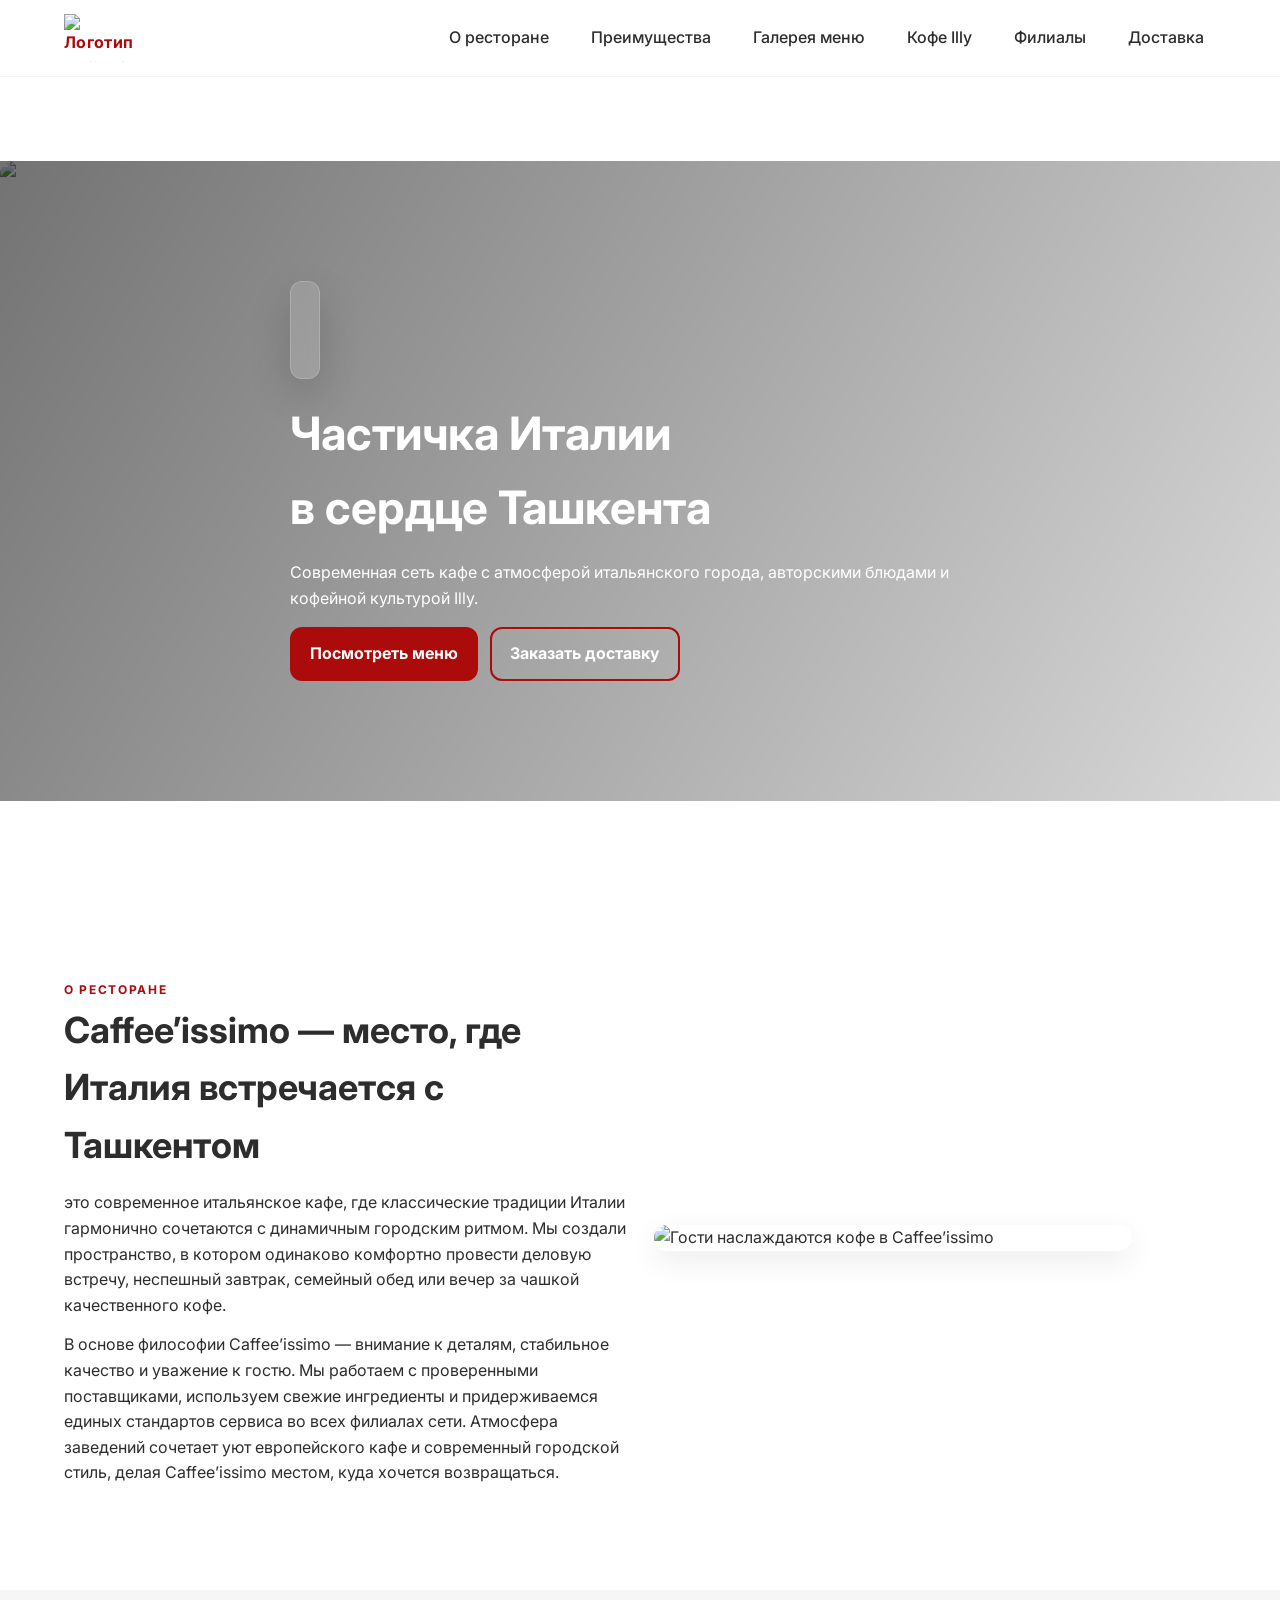
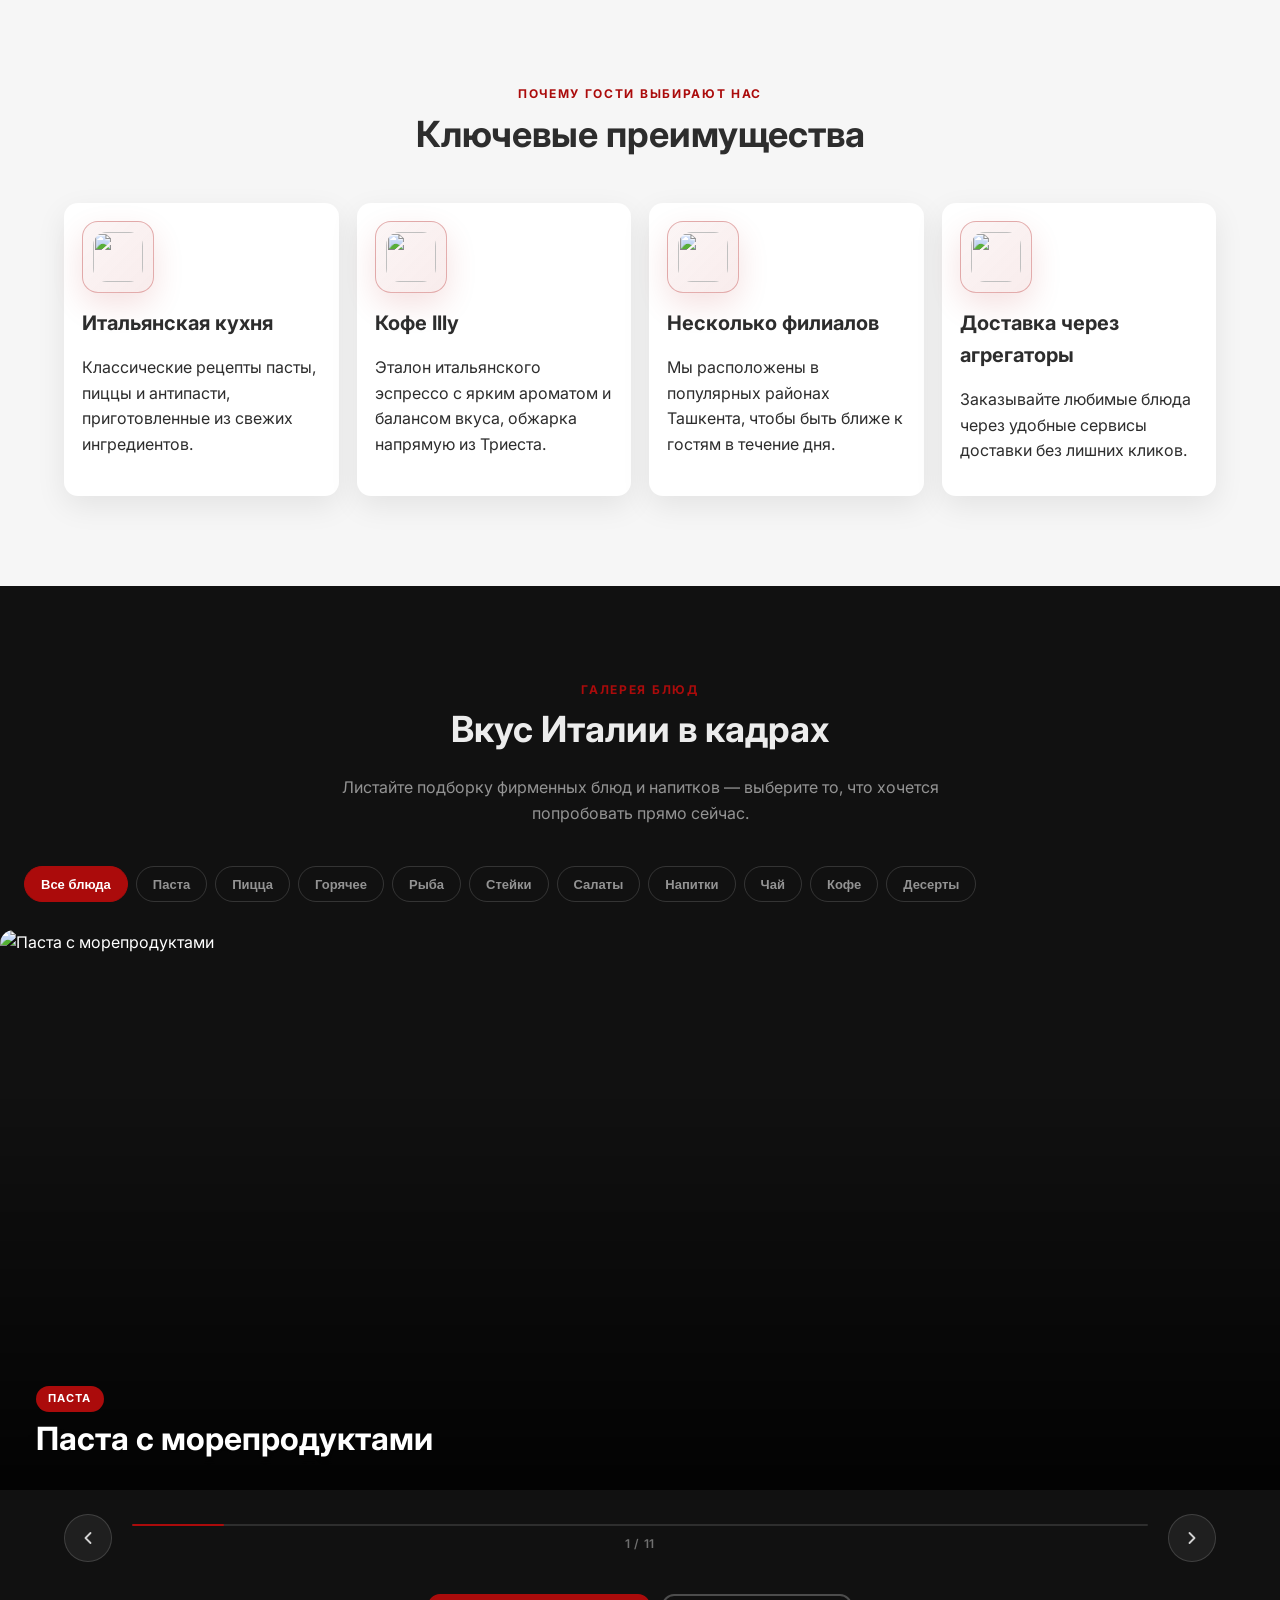
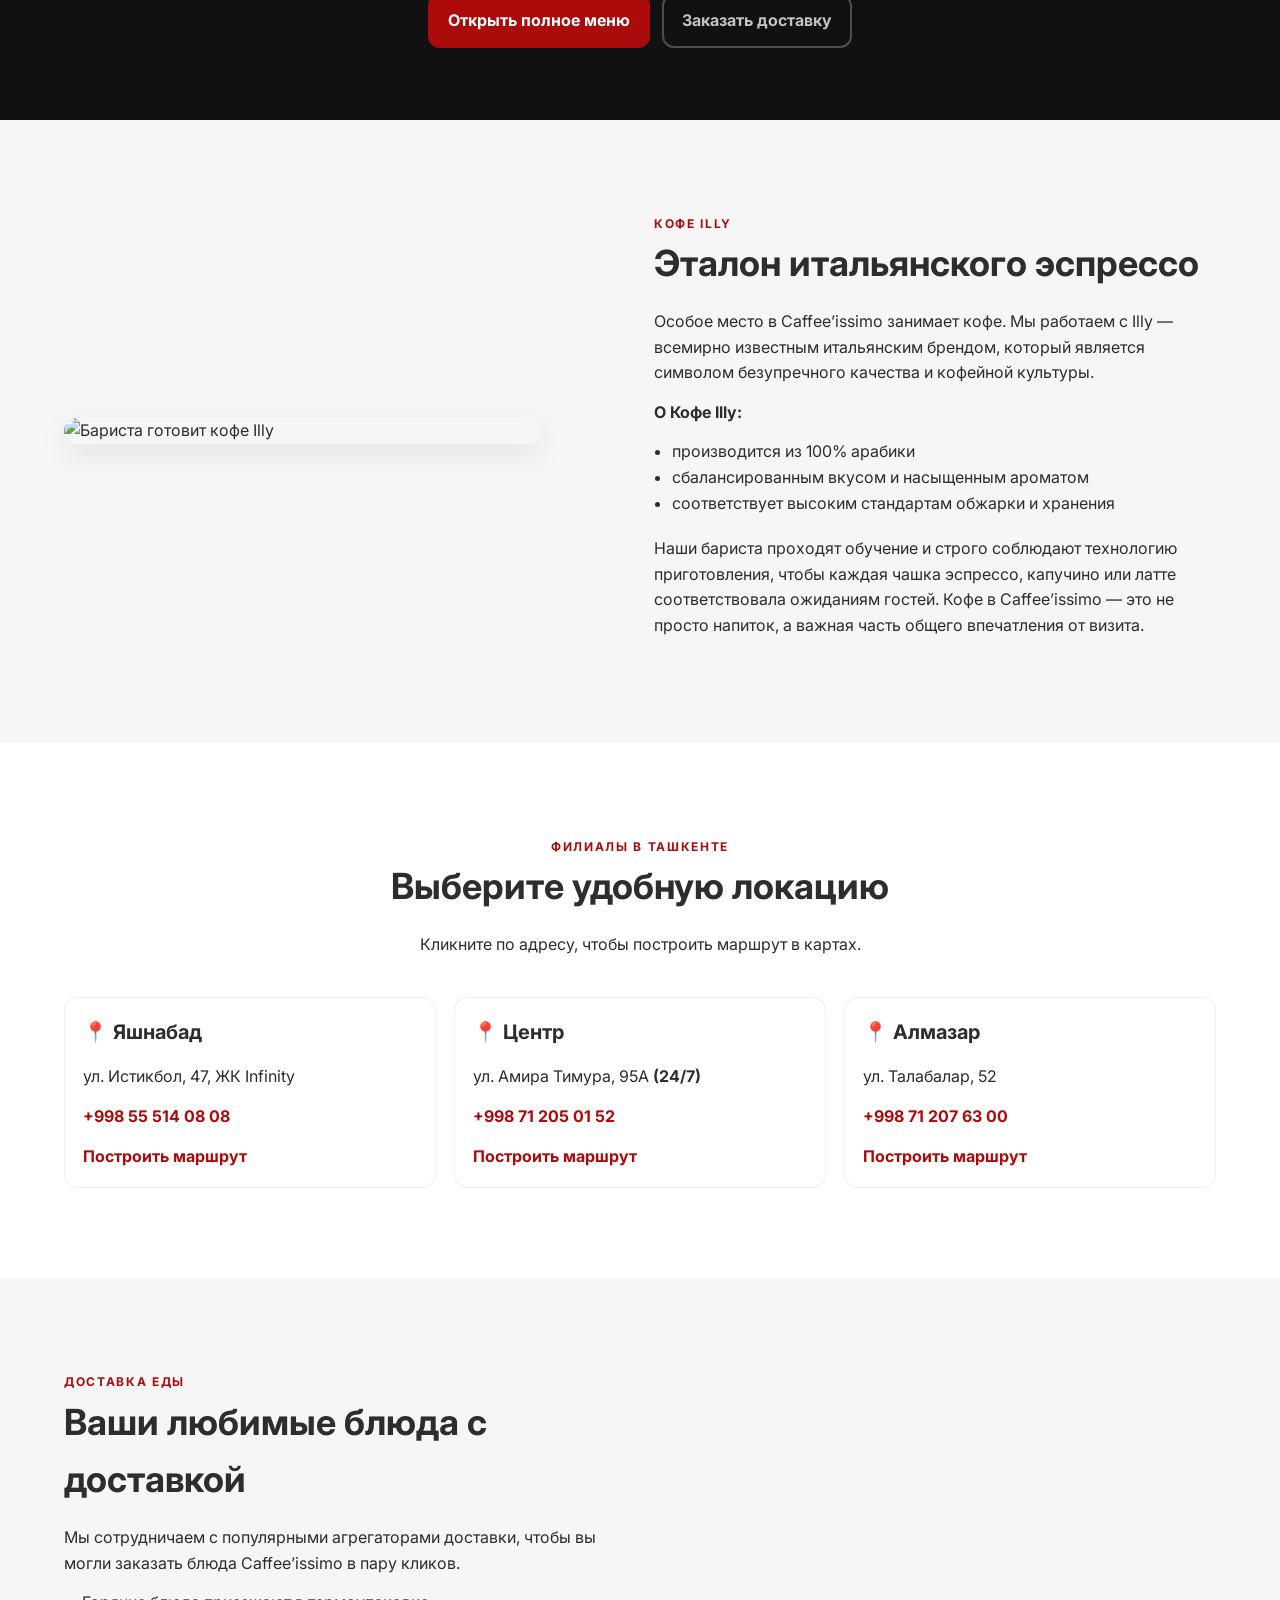
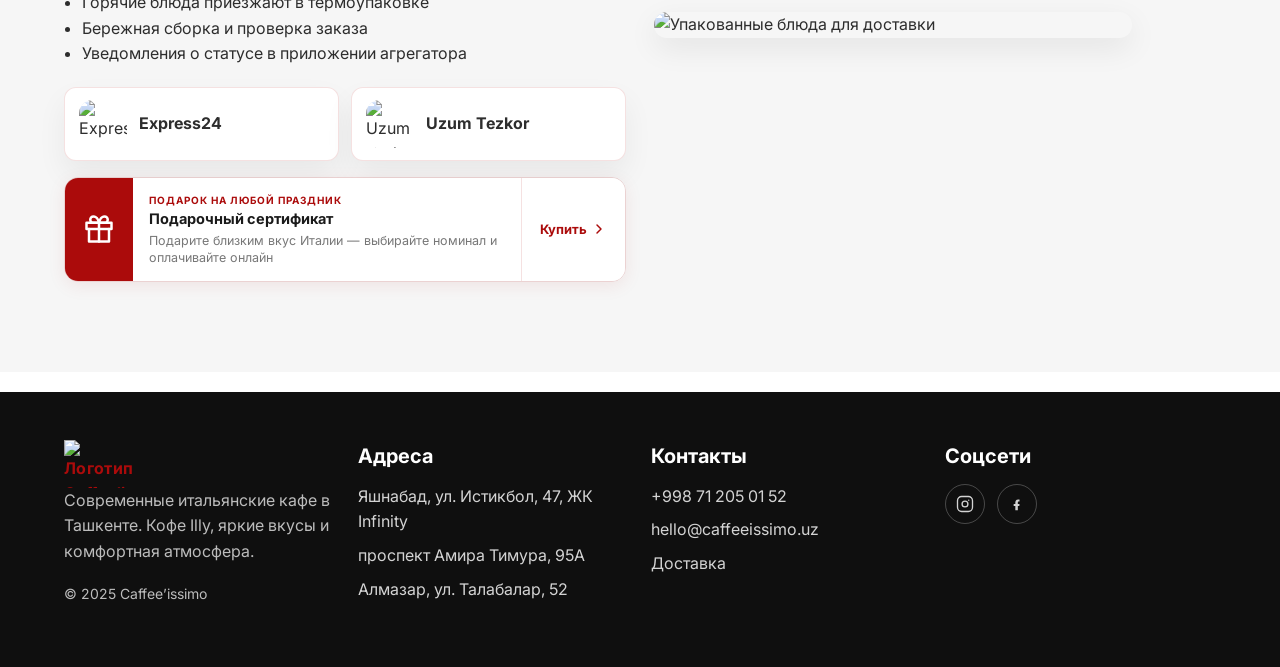
==== commit 3bd24429: "Redesign gift cert card: brand red/white, matches site style Co-authored-by: Cursor <cursoragent@cur" ====
--- a/index.html
+++ b/index.html
@@ -560,19 +560,23 @@
             </a>
           </div>
 
-          <a class="gift-cert-strip" href="https://buchet.uz/ru/shop/698c575f7213080d6a595c7b" target="_blank" rel="noopener" data-animate="fade-up">
-            <span class="gift-cert-strip__icon">
-              <svg viewBox="0 0 24 24" fill="none" stroke="#fff" stroke-width="1.9" stroke-linecap="round" stroke-linejoin="round">
+          <a class="gift-cert-card" href="https://buchet.uz/ru/shop/698c575f7213080d6a595c7b" target="_blank" rel="noopener" data-animate="fade-up">
+            <span class="gift-cert-card__icon">
+              <svg viewBox="0 0 24 24" fill="none" stroke="#fff" stroke-width="2" stroke-linecap="round" stroke-linejoin="round">
                 <path d="M20 12v10H4V12"/><path d="M22 7H2v5h20V7z"/><path d="M12 22V7"/>
                 <path d="M12 7H7.5a2.5 2.5 0 0 1 0-5C11 2 12 7 12 7z"/>
                 <path d="M12 7h4.5a2.5 2.5 0 0 0 0-5C13 2 12 7 12 7z"/>
               </svg>
             </span>
-            <span class="gift-cert-strip__text">
-              <strong>Подарочный сертификат</strong>
-              <span>Подарите близким вкус Италии — выбирайте номинал и оплачивайте онлайн за минуту</span>
+            <span class="gift-cert-card__body">
+              <span class="gift-cert-card__eyebrow">Подарок на любой праздник</span>
+              <strong class="gift-cert-card__title">Подарочный сертификат</strong>
+              <span class="gift-cert-card__sub">Подарите близким вкус Италии — выбирайте номинал и оплачивайте онлайн</span>
             </span>
-            <span class="gift-cert-strip__cta">Купить сертификат</span>
+            <span class="gift-cert-card__cta">
+              Купить
+              <svg width="16" height="16" viewBox="0 0 24 24" fill="none" stroke="currentColor" stroke-width="2.2" stroke-linecap="round" stroke-linejoin="round"><polyline points="9 18 15 12 9 6"/></svg>
+            </span>
           </a>
         </div>
         <div class="section__media" data-animate="fade-up" data-delay="120">
--- a/styles.css
+++ b/styles.css
@@ -1056,77 +1056,99 @@
   font-weight: 700;
 }
 
-/* ── Gift certificate strip ──────────────────────────────── */
-.gift-cert-strip {
-  display: flex;
-  align-items: center;
-  gap: 14px;
+/* ── Gift certificate card ───────────────────────────────── */
+.gift-cert-card {
+  display: flex;
+  align-items: stretch;
   margin-top: 16px;
-  padding: 16px 18px;
-  background: linear-gradient(135deg, #fffbee 0%, #fff5cc 100%);
-  border: 1.5px solid #f0c840;
   border-radius: 14px;
+  overflow: hidden;
   text-decoration: none;
-  color: var(--text-dark);
-  transition: transform var(--transition), box-shadow var(--transition), border-color var(--transition);
-}
-.gift-cert-strip:hover {
+  color: inherit;
+  border: 1.5px solid rgba(171, 11, 11, 0.15);
+  box-shadow: 0 4px 18px rgba(171, 11, 11, 0.08);
+  transition: transform var(--transition), box-shadow var(--transition);
+}
+.gift-cert-card:hover {
   transform: translateY(-2px);
-  box-shadow: 0 10px 28px rgba(200, 134, 10, 0.18);
-  border-color: #d4a800;
-}
-
-.gift-cert-strip__icon {
-  width: 48px;
-  height: 48px;
-  background: linear-gradient(135deg, #b8710a 0%, #f5c318 100%);
-  border-radius: 12px;
+  box-shadow: 0 10px 30px rgba(171, 11, 11, 0.16);
+}
+
+.gift-cert-card__icon {
+  background: var(--brand, #AB0B0B);
+  min-width: 68px;
   display: flex;
   align-items: center;
   justify-content: center;
   flex-shrink: 0;
-}
-
-.gift-cert-strip__text {
+  padding: 0 18px;
+}
+.gift-cert-card__icon svg {
+  width: 30px;
+  height: 30px;
+}
+
+.gift-cert-card__body {
   flex: 1;
+  background: #fff;
+  padding: 14px 16px;
+  display: flex;
+  flex-direction: column;
+  gap: 2px;
   min-width: 0;
 }
-.gift-cert-strip__text strong {
-  display: block;
-  font-size: 15px;
+.gift-cert-card__eyebrow {
+  font-size: 10px;
   font-weight: 700;
-  color: #3d2600;
-  margin-bottom: 3px;
-}
-.gift-cert-strip__text span {
-  font-size: 13px;
-  color: #9a7030;
+  letter-spacing: 0.1em;
+  text-transform: uppercase;
+  color: var(--brand, #AB0B0B);
+}
+.gift-cert-card__title {
+  font-size: 14.5px;
+  font-weight: 700;
+  color: #1a1a1a;
+  line-height: 1.3;
+}
+.gift-cert-card__sub {
+  font-size: 12.5px;
+  color: #777;
   line-height: 1.4;
-}
-
-.gift-cert-strip__cta {
-  flex-shrink: 0;
+  margin-top: 1px;
+}
+
+.gift-cert-card__cta {
+  background: #fff;
+  display: flex;
+  align-items: center;
+  gap: 4px;
+  padding: 0 18px;
   font-size: 13px;
   font-weight: 700;
-  color: #fff;
-  background: linear-gradient(135deg, #c8860a 0%, #f0b800 100%);
-  padding: 8px 16px;
-  border-radius: 50px;
+  color: var(--brand, #AB0B0B);
+  border-left: 1px solid rgba(171, 11, 11, 0.12);
   white-space: nowrap;
-  transition: filter var(--transition);
-}
-.gift-cert-strip:hover .gift-cert-strip__cta {
-  filter: brightness(1.08);
+  flex-shrink: 0;
+  transition: background var(--transition);
+}
+.gift-cert-card:hover .gift-cert-card__cta {
+  background: #fff5f5;
 }
 
 @media (max-width: 520px) {
-  .gift-cert-strip {
+  .gift-cert-card {
     flex-wrap: wrap;
-    gap: 10px;
-  }
-  .gift-cert-strip__cta {
+  }
+  .gift-cert-card__icon {
+    min-width: 100%;
+    padding: 14px;
+  }
+  .gift-cert-card__cta {
+    border-left: none;
+    border-top: 1px solid rgba(171, 11, 11, 0.12);
     width: 100%;
-    text-align: center;
+    justify-content: center;
+    padding: 12px;
   }
 }
 
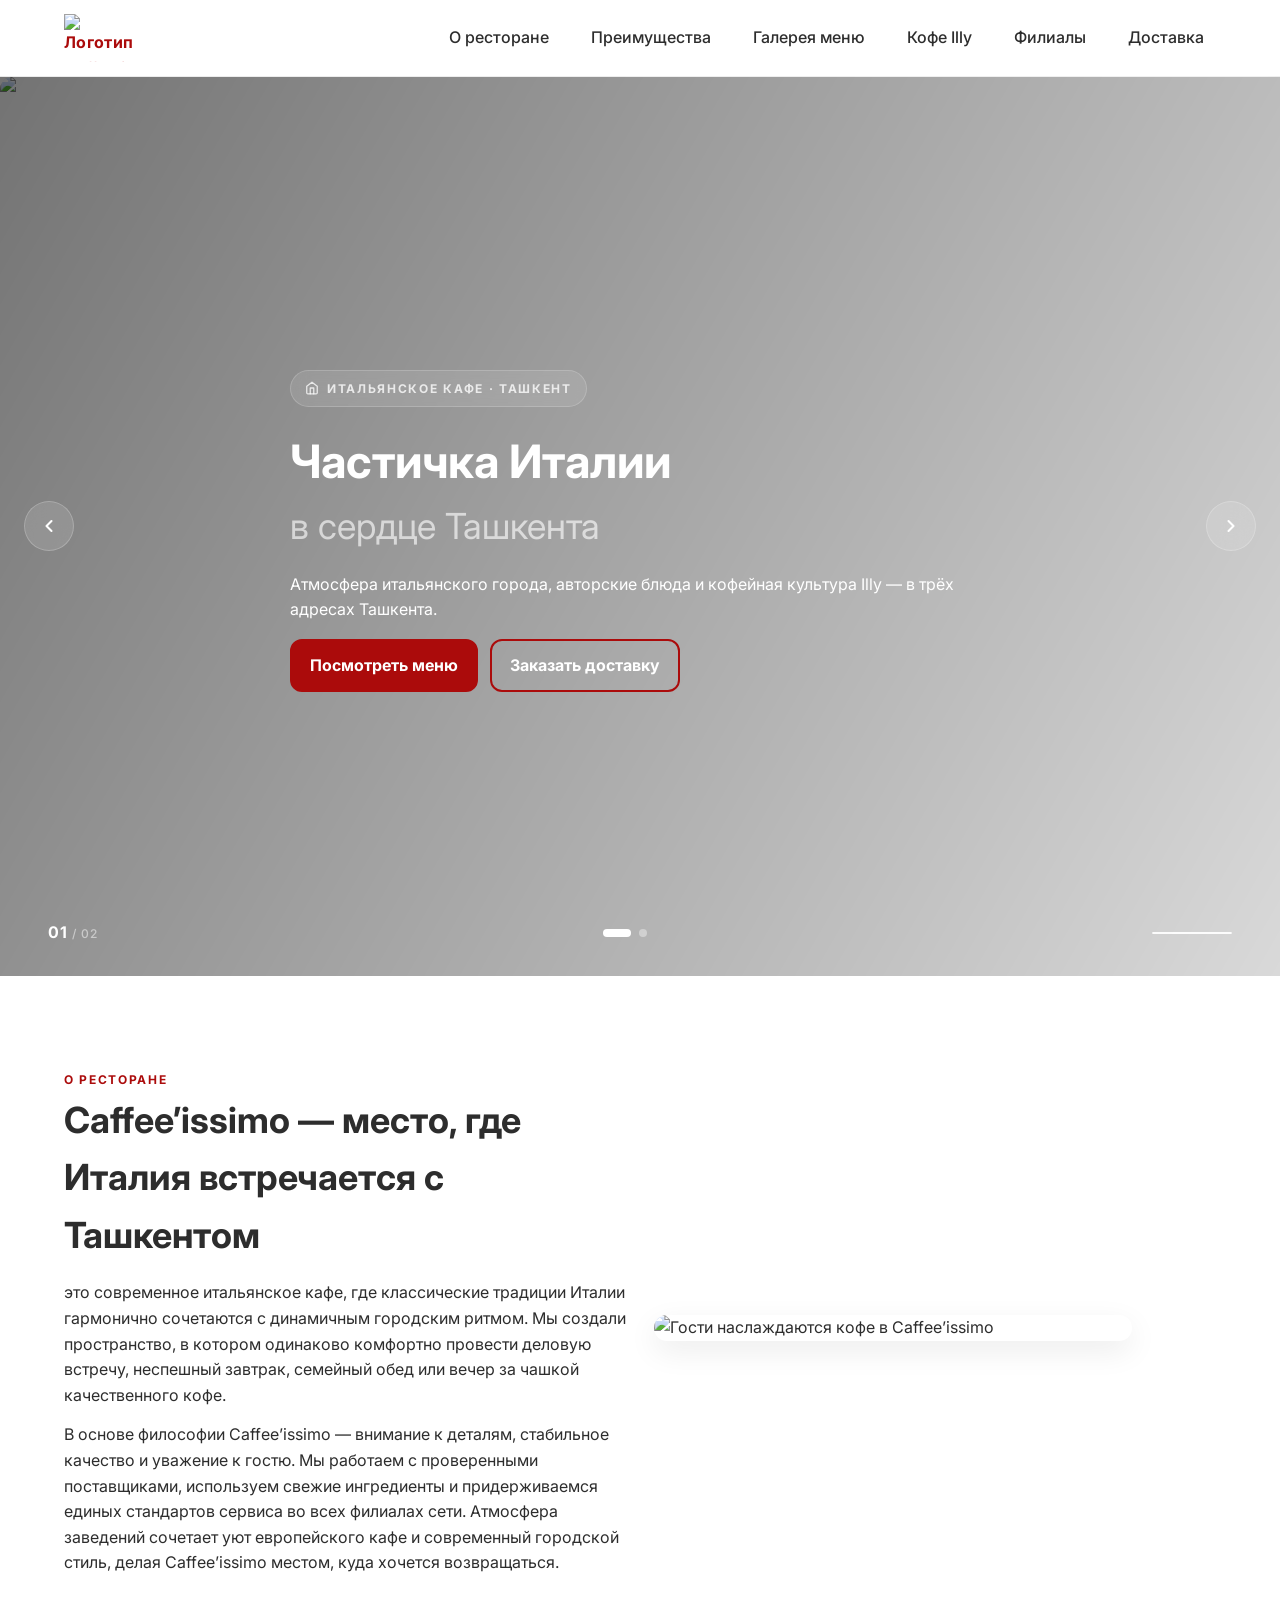
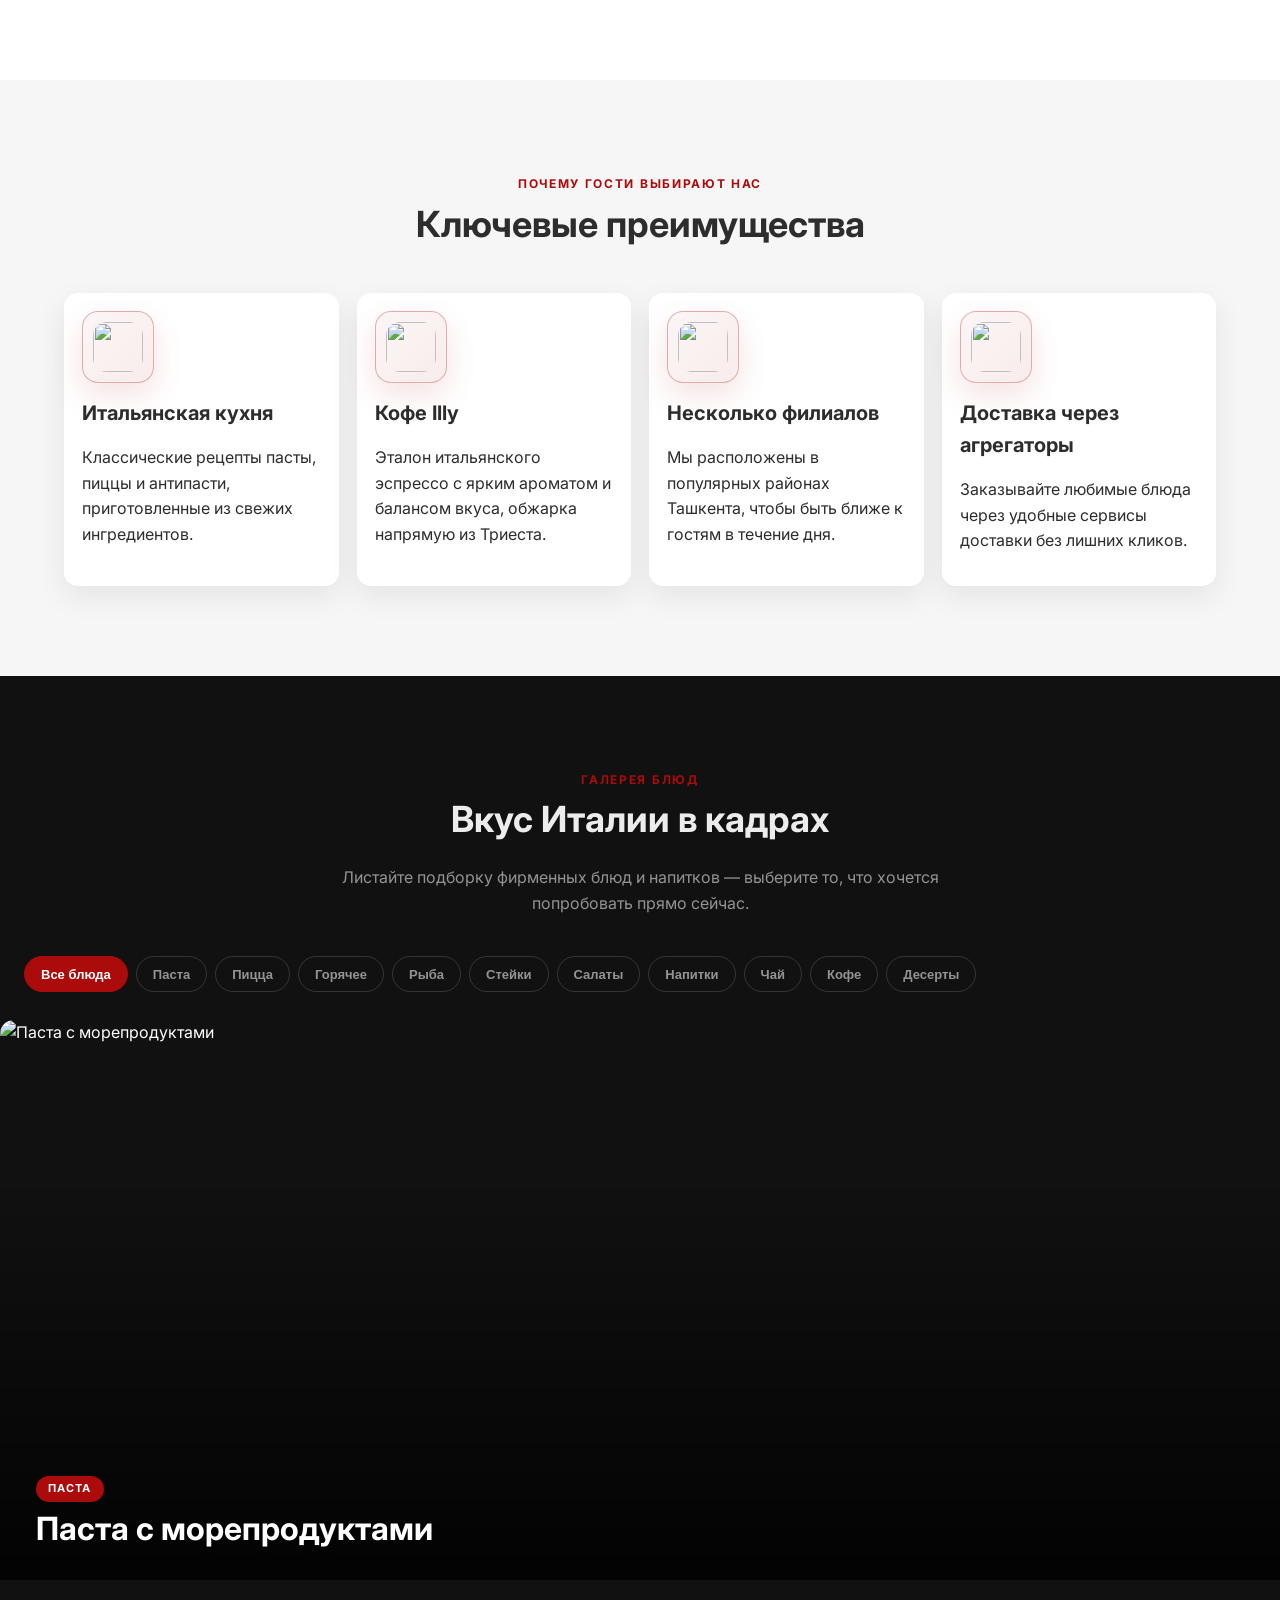
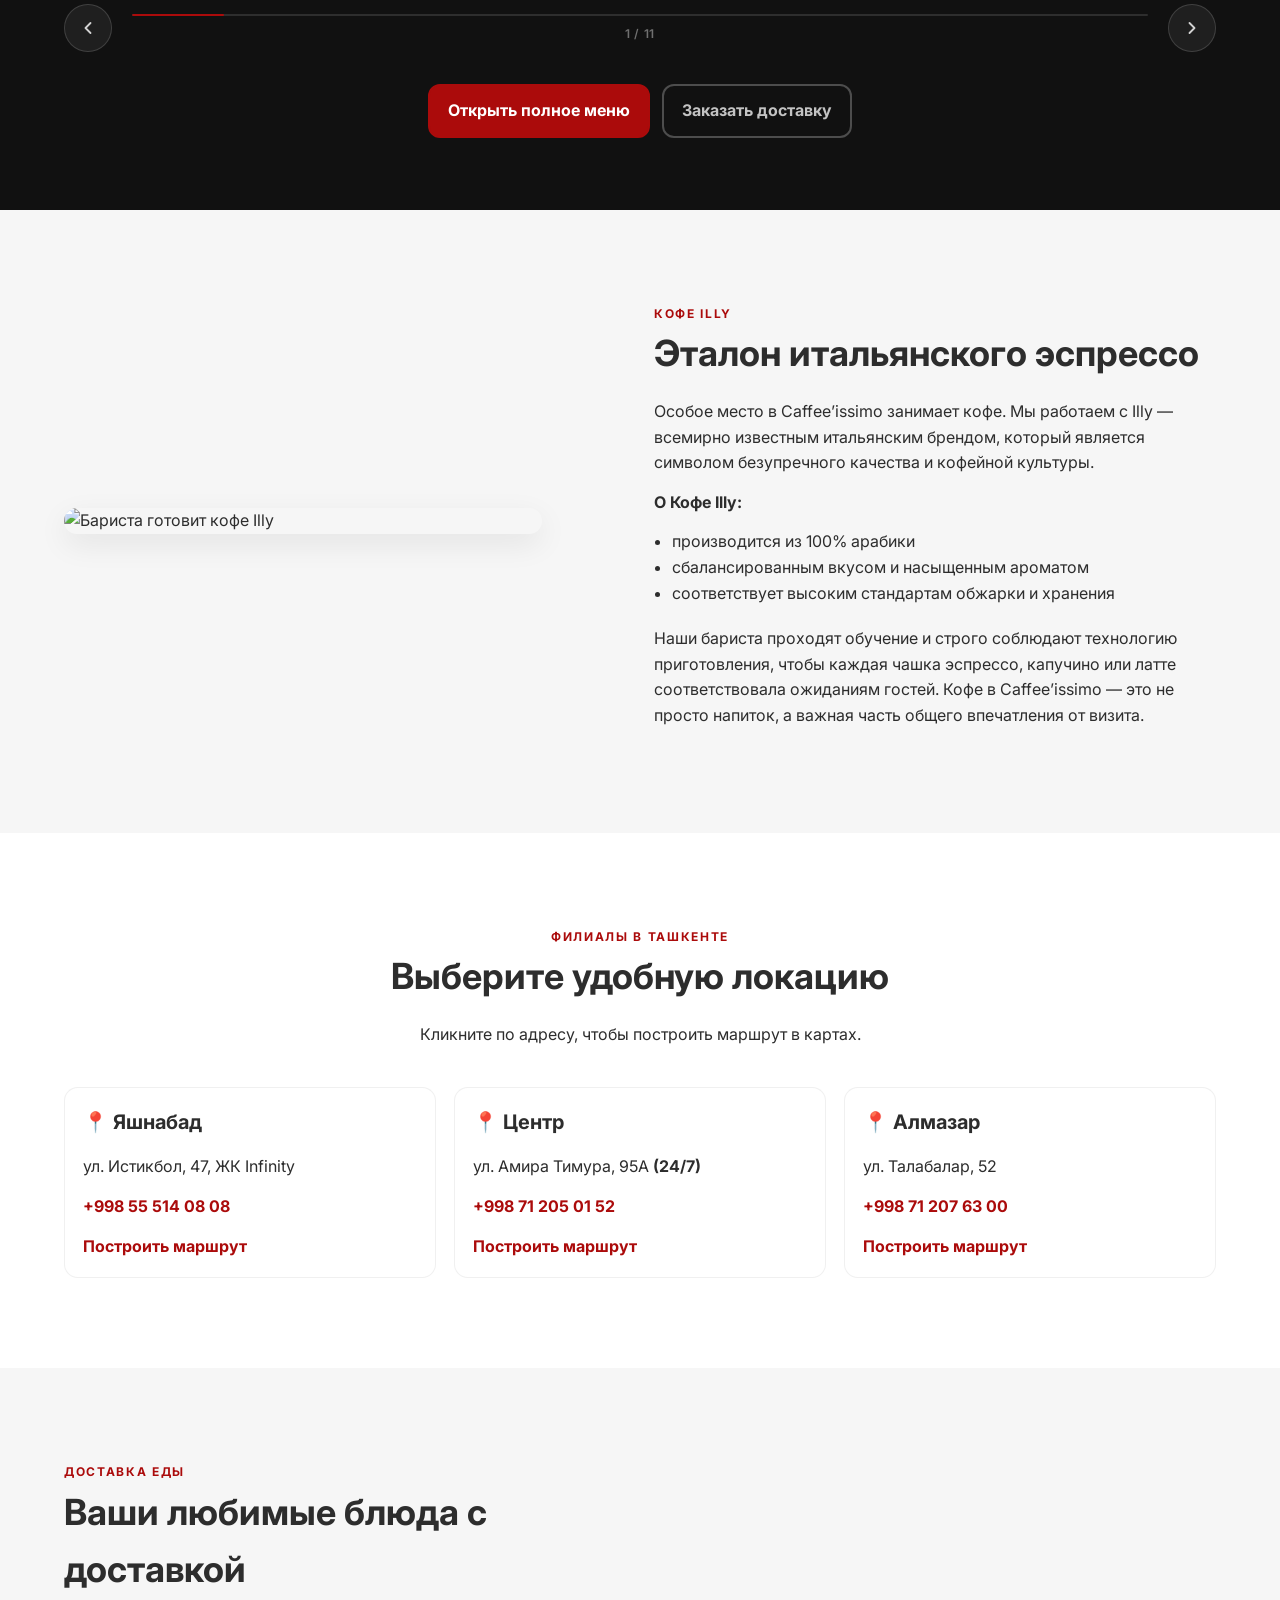
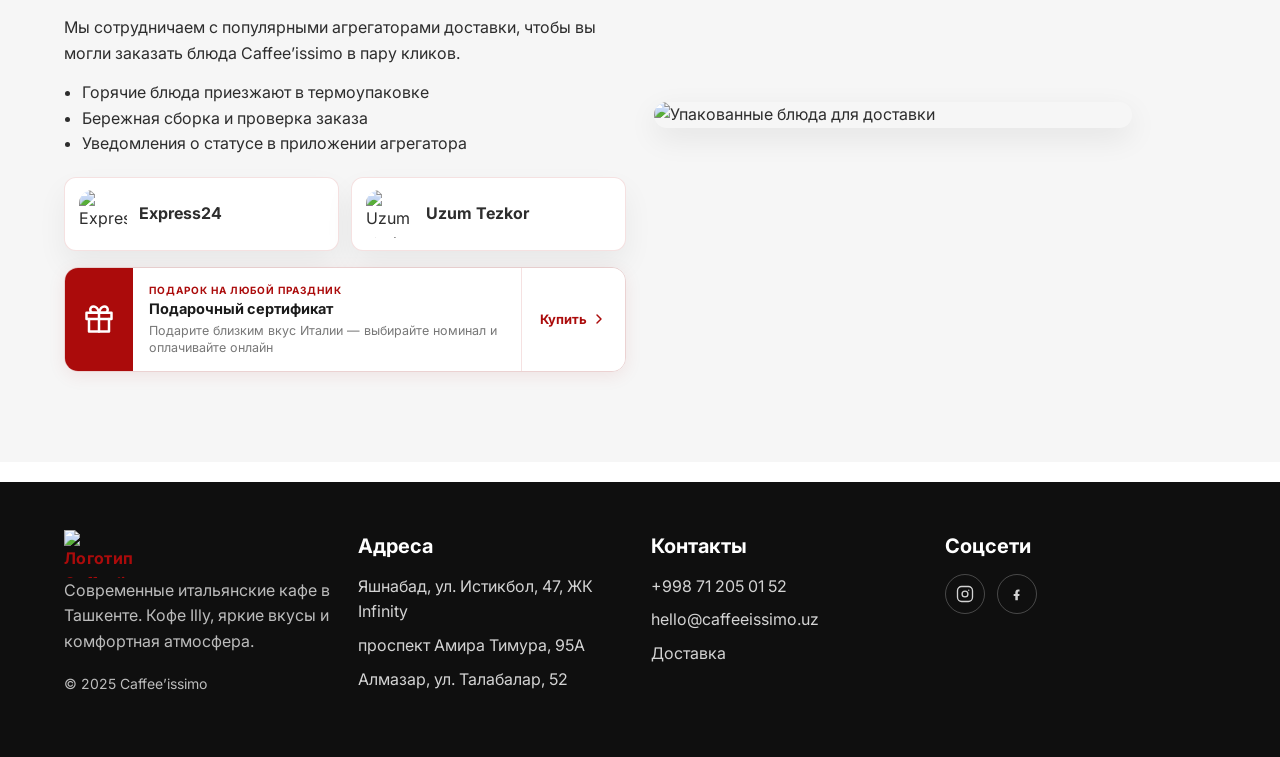
==== commit 06057471: "Hero: fix equal slide height, add side arrows, progress bar, unified design Co-authored-by: Cursor <" ====
--- a/index.html
+++ b/index.html
@@ -200,13 +200,14 @@
             <img src="assets/ban.png" alt="Интерьер итальянского кафе" class="hero__bg" />
           </picture>
           <div class="container hero__content">
-            <div class="logo-tile" aria-hidden="true">
-              <img src="assets/logo2.png" alt="" class="logo-tile__image" />
-            </div>
-            <h1>Частичка Италии <br> в сердце Ташкента</h1>
-            <p>Современная сеть кафе с атмосферой итальянского города, авторскими блюдами и кофейной культурой Illy.</p>
+            <span class="hero-eyebrow">
+              <svg width="14" height="14" viewBox="0 0 24 24" fill="none" stroke="currentColor" stroke-width="2.2" stroke-linecap="round" stroke-linejoin="round"><path d="M3 9l9-7 9 7v11a2 2 0 0 1-2 2H5a2 2 0 0 1-2-2z"/><polyline points="9 22 9 12 15 12 15 22"/></svg>
+              Итальянское кафе · Ташкент
+            </span>
+            <h1>Частичка Италии<br><em>в сердце Ташкента</em></h1>
+            <p>Атмосфера итальянского города, авторские блюда и кофейная культура Illy — в трёх адресах Ташкента.</p>
             <div class="hero__actions">
-              <a class="btn" href="#cuisine">Посмотреть меню</a>
+              <a class="btn btn--white" href="#cuisine">Посмотреть меню</a>
               <a class="btn btn--ghost" href="#delivery">Заказать доставку</a>
             </div>
           </div>
@@ -241,10 +242,26 @@
           </div>
         </div>
 
-        <!-- ── Навигационные точки ── -->
-        <div class="slider-dots">
-          <button class="slider-dot active" data-slide="0" aria-label="Слайд 1"></button>
-          <button class="slider-dot" data-slide="1" aria-label="Слайд 2"></button>
+        <!-- ── Боковые стрелки ── -->
+        <button class="hero-side-arrow hero-side-arrow--prev" id="heroPrev" aria-label="Предыдущий слайд">
+          <svg viewBox="0 0 24 24"><polyline points="15 18 9 12 15 6"/></svg>
+        </button>
+        <button class="hero-side-arrow hero-side-arrow--next" id="heroNext" aria-label="Следующий слайд">
+          <svg viewBox="0 0 24 24"><polyline points="9 18 15 12 9 6"/></svg>
+        </button>
+
+        <!-- ── Нижняя панель ── -->
+        <div class="hero-bottom-bar">
+          <span class="hero-slide-counter">
+            <strong id="heroCurrentSlide">01</strong>&thinsp;/ 02
+          </span>
+          <div class="slider-dots">
+            <button class="slider-dot active" data-slide="0" aria-label="Слайд 1"></button>
+            <button class="slider-dot" data-slide="1" aria-label="Слайд 2"></button>
+          </div>
+          <div class="hero-progress-bar">
+            <div class="hero-progress-fill running" id="heroProgressFill"></div>
+          </div>
         </div>
 
       </div>
--- a/styles.css
+++ b/styles.css
@@ -122,9 +122,9 @@
 
 .hero {
   position: relative;
-  min-height: 90vh;
-  display: grid;
-  align-items: center;
+  height: 100svh;
+  min-height: 580px;
+  max-height: 920px;
   color: var(--white);
   margin-top: 76px;
   overflow: hidden;
@@ -134,24 +134,22 @@
 .hero-slider {
   position: relative;
   width: 100%;
-  min-height: 90vh;
-  display: grid;
-  align-items: center;
+  height: 100%;
 }
 
 .hero-slide {
   position: absolute;
   inset: 0;
-  display: grid;
+  display: flex;
   align-items: center;
   opacity: 0;
-  transition: opacity 0.9s ease;
+  transition: opacity 0.85s ease;
   pointer-events: none;
 }
 
+/* KEY FIX: never position:relative — height controlled by .hero */
 .hero-slide.active {
   opacity: 1;
-  position: relative;
   pointer-events: auto;
 }
 
@@ -182,18 +180,21 @@
   backdrop-filter: blur(8px);
 }
 
-/* ── Breakfast slide title ───────────────────────────── */
+/* ── Slide titles — unified size ─────────────────────── */
 .hero-breakfast__title {
-  font-size: clamp(30px, 4.5vw, 52px);
-  line-height: 1.15;
-  margin-bottom: 28px;
-}
-
-.hero-breakfast__title em {
+  font-size: clamp(34px, 5vw, 58px);
+  line-height: 1.1;
+  font-weight: 800;
+  margin-bottom: 24px;
+}
+
+.hero-breakfast__title em,
+.hero h1 em {
   font-style: normal;
-  color: rgba(255,255,255,0.7);
+  color: rgba(255,255,255,0.62);
+  font-weight: 400;
+  display: block;
   font-size: 0.78em;
-  font-weight: 400;
 }
 
 /* ── Time badge ──────────────────────────────────────── */
@@ -256,32 +257,115 @@
   border-color: rgba(255,255,255,0.9);
 }
 
-/* ── Slider dots ─────────────────────────────────────── */
+/* ── Hero bottom bar ─────────────────────────────────── */
+.hero-bottom-bar {
+  position: absolute;
+  bottom: 0;
+  left: 0;
+  right: 0;
+  z-index: 10;
+  padding: 0 clamp(20px, 4vw, 48px) 30px;
+  display: flex;
+  align-items: center;
+  justify-content: space-between;
+  gap: 16px;
+}
+
+.hero-slide-counter {
+  font-size: 12px;
+  font-weight: 500;
+  color: rgba(255,255,255,0.5);
+  letter-spacing: 0.1em;
+  min-width: 44px;
+  flex-shrink: 0;
+}
+.hero-slide-counter strong {
+  color: #fff;
+  font-size: 16px;
+  font-weight: 700;
+}
+
+/* ── Dots ─────────────────────────────────────── */
 .slider-dots {
-  position: absolute;
-  bottom: 28px;
-  left: 50%;
-  transform: translateX(-50%);
   display: flex;
   gap: 8px;
-  z-index: 10;
 }
 
 .slider-dot {
   width: 8px;
   height: 8px;
   border-radius: 50%;
-  background: rgba(255,255,255,0.4);
+  background: rgba(255,255,255,0.38);
   border: none;
   cursor: pointer;
   padding: 0;
-  transition: background 0.3s ease, width 0.3s ease;
+  transition: background 0.3s ease, width 0.3s ease, border-radius 0.3s ease;
 }
 
 .slider-dot.active {
   background: #fff;
-  width: 24px;
+  width: 28px;
   border-radius: 4px;
+}
+
+/* ── Progress bar ───────────────────────────── */
+.hero-progress-bar {
+  width: 80px;
+  height: 2px;
+  background: rgba(255,255,255,0.2);
+  border-radius: 2px;
+  overflow: hidden;
+  flex-shrink: 0;
+}
+
+.hero-progress-fill {
+  height: 100%;
+  width: 0%;
+  background: rgba(255,255,255,0.9);
+  border-radius: 2px;
+}
+.hero-progress-fill.running {
+  animation: heroProgress 6s linear forwards;
+}
+
+@keyframes heroProgress {
+  from { width: 0%; }
+  to   { width: 100%; }
+}
+
+/* ── Side arrows ────────────────────────────── */
+.hero-side-arrow {
+  position: absolute;
+  top: 50%;
+  transform: translateY(-50%);
+  z-index: 10;
+  width: 50px;
+  height: 50px;
+  background: rgba(255,255,255,0.12);
+  border: 1.5px solid rgba(255,255,255,0.22);
+  border-radius: 50%;
+  cursor: pointer;
+  backdrop-filter: blur(10px);
+  -webkit-backdrop-filter: blur(10px);
+  display: flex;
+  align-items: center;
+  justify-content: center;
+  transition: background 0.2s ease, transform 0.2s ease;
+}
+.hero-side-arrow:hover {
+  background: rgba(255,255,255,0.28);
+  transform: translateY(-50%) scale(1.08);
+}
+.hero-side-arrow--prev { left: 24px; }
+.hero-side-arrow--next { right: 24px; }
+.hero-side-arrow svg {
+  width: 20px;
+  height: 20px;
+  fill: none;
+  stroke: #fff;
+  stroke-width: 2.5;
+  stroke-linecap: round;
+  stroke-linejoin: round;
 }
 
 .hero__bg {
@@ -304,27 +388,9 @@
   position: relative;
   z-index: 2;
   max-width: 700px;
-  padding: 120px 0 120px;
-}
-
-.logo-tile {
-  display: inline-flex;
-  align-items: center;
-  background: rgba(255, 255, 255, 0.14);
-  border: 1px solid rgba(255, 255, 255, 0.18);
-  padding: 12px 14px;
-  border-radius: 12px;
-  backdrop-filter: blur(10px);
-  margin-bottom: 18px;
-  box-shadow: 0 16px 40px rgba(0, 0, 0, 0.18);
-}
-
-.logo-tile__image {
-  height: 72px;
-  width: auto;
-  object-fit: contain;
-  display: block;
-}
+  padding: 80px 0 70px;
+}
+
 
 h1,
 h2,
@@ -1267,9 +1333,8 @@
     width: 100%;
   }
 
-  .hero__content {
-    padding: 100px 0 120px;
-  }
+  .hero-side-arrow { display: none; }
+  .hero__content { padding: 64px 0 60px; }
 
   .menu-card img {
     height: clamp(360px, 68vw, 420px);
@@ -1287,9 +1352,8 @@
     padding: 12px 0;
   }
 
-  .hero {
-    min-height: 82vh;
-  }
+  .hero-bottom-bar { padding-bottom: 22px; }
+  .hero-progress-bar { width: 56px; }
 
   .card img {
     height: 180px;
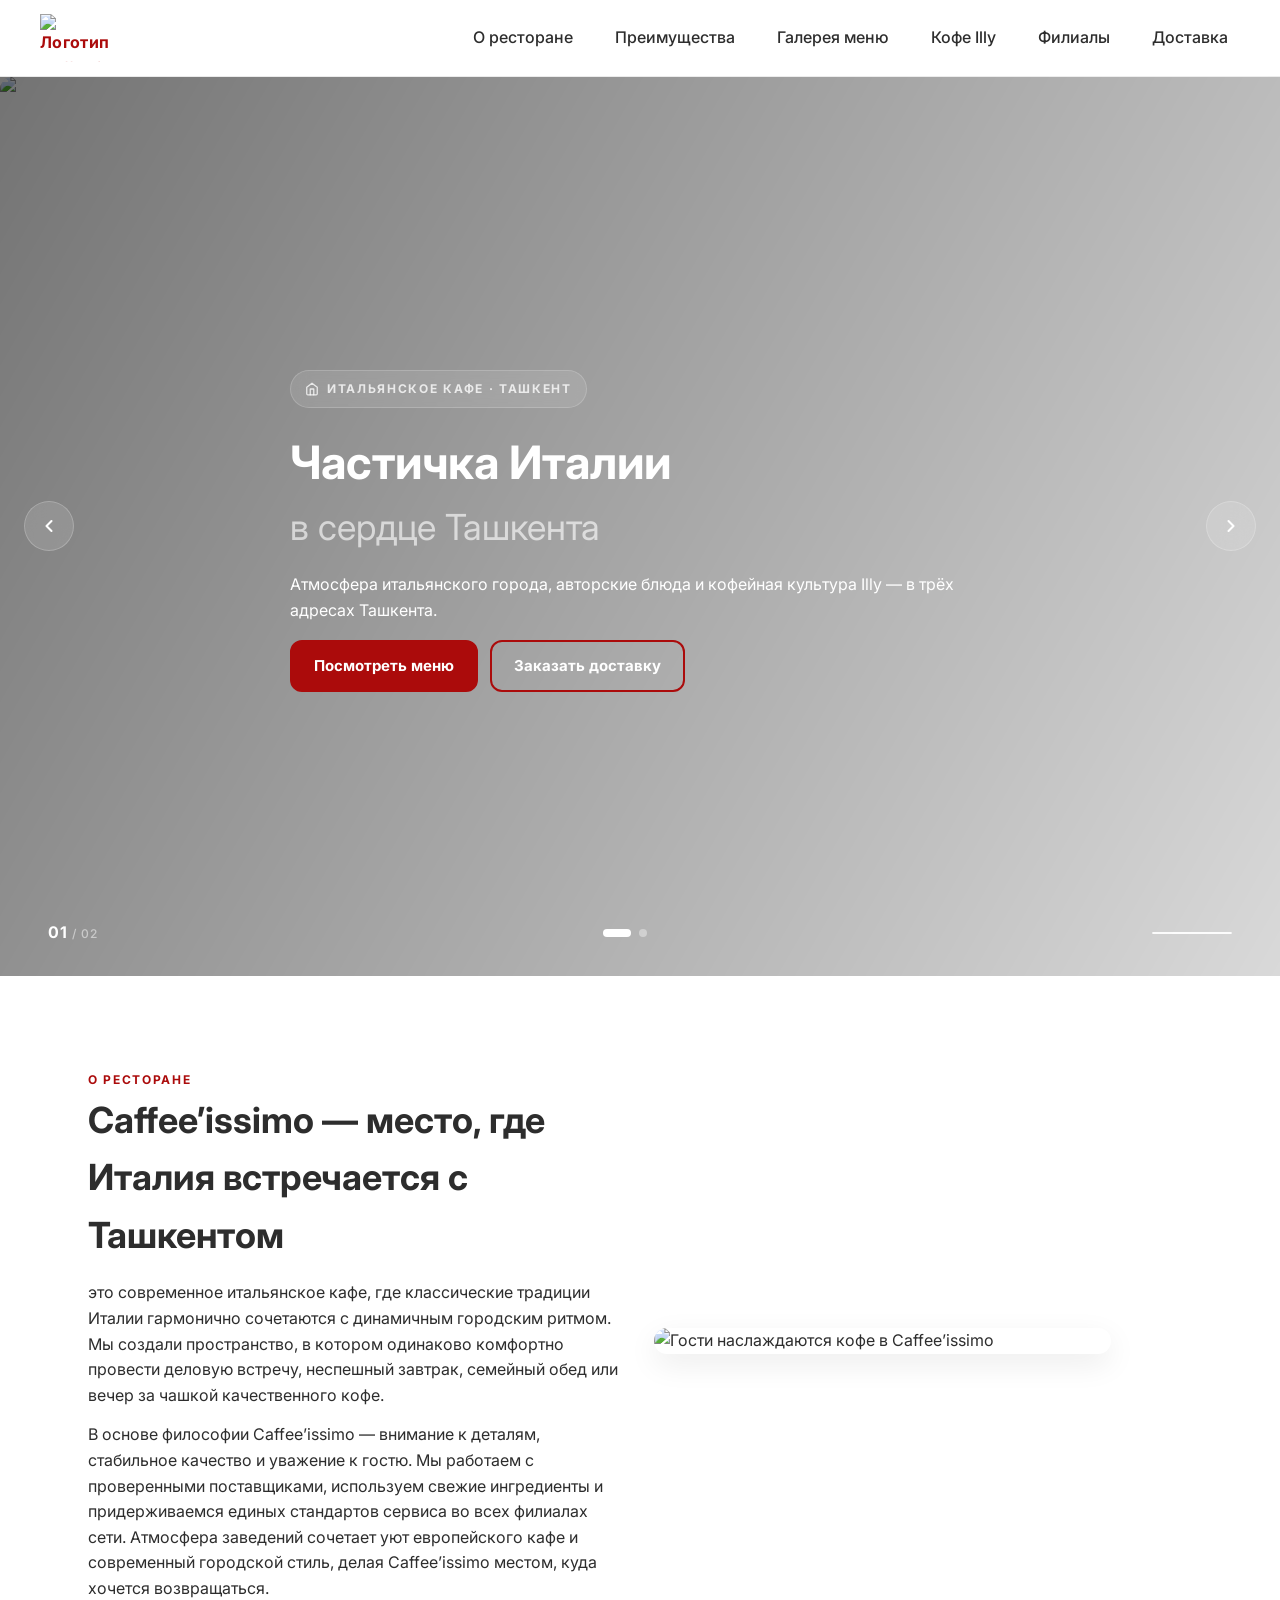
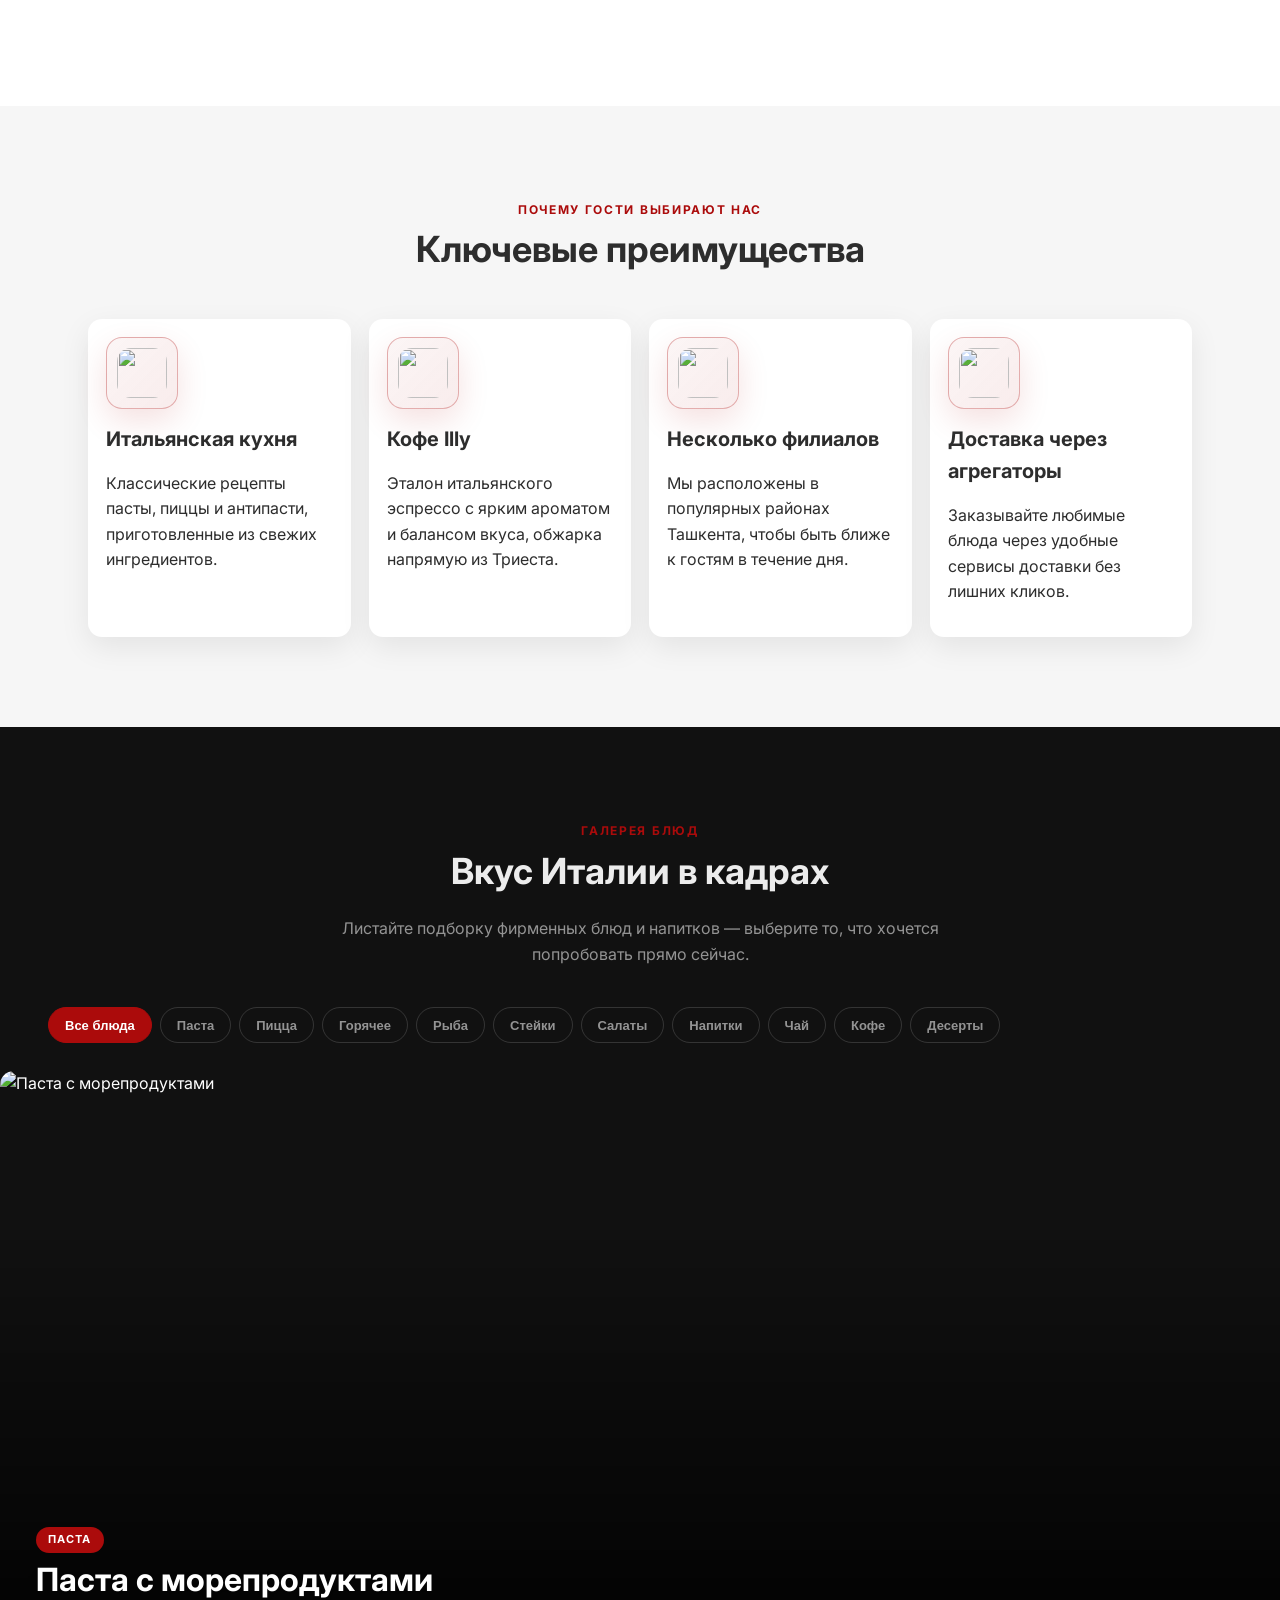
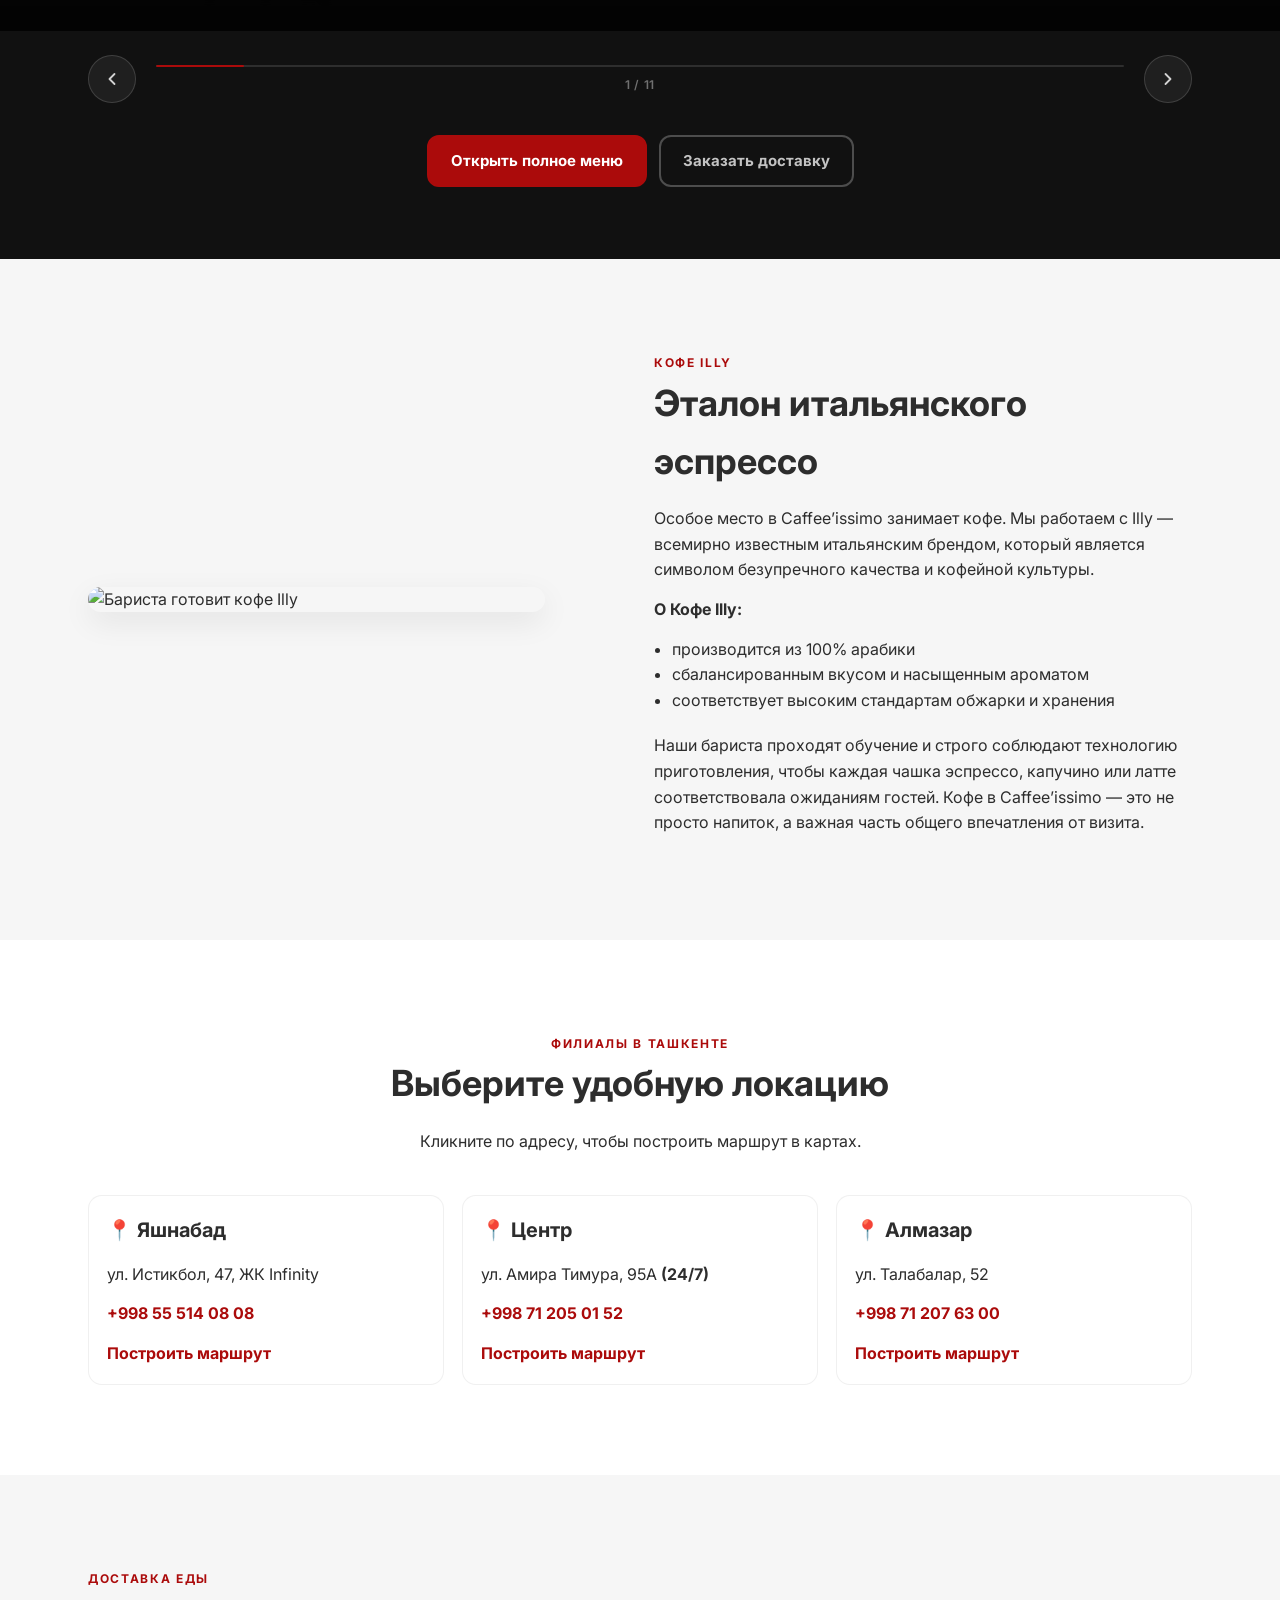
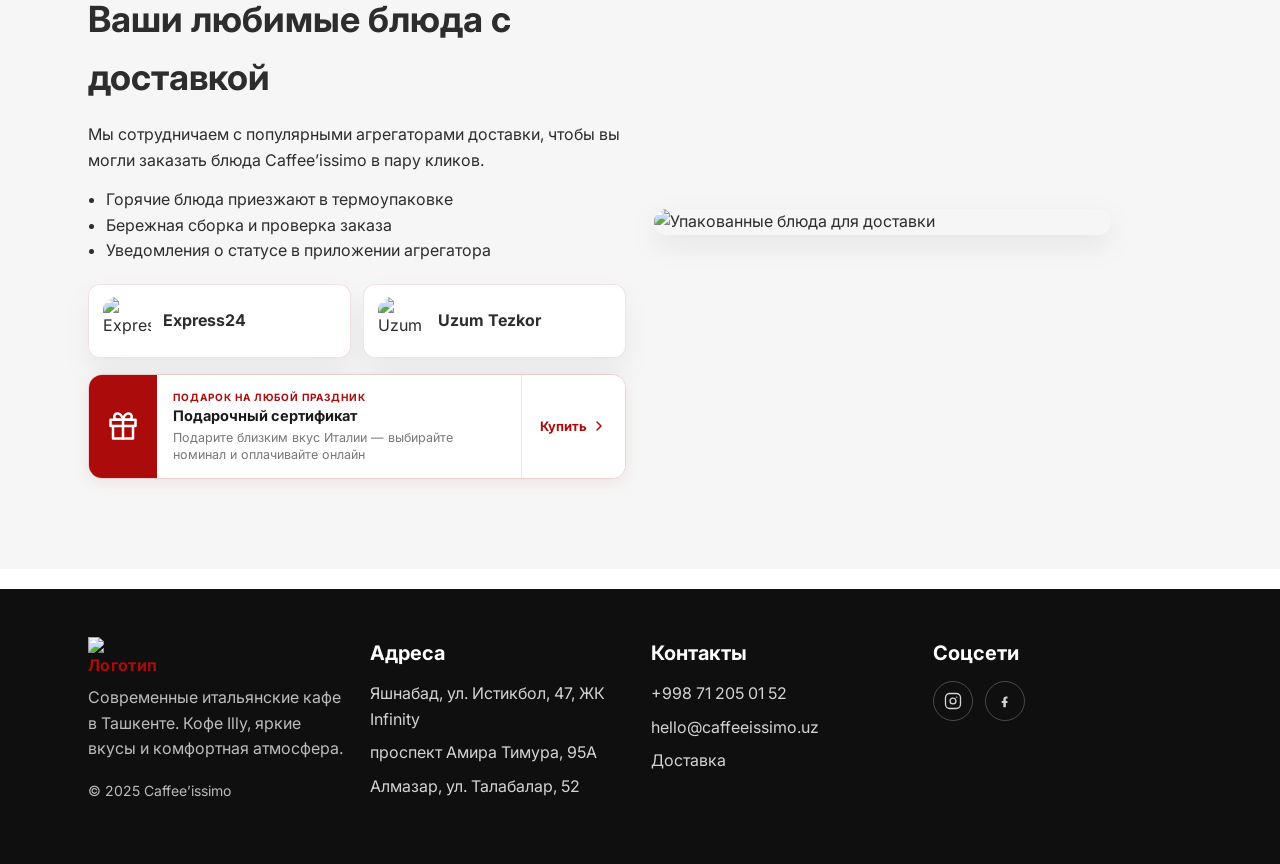
==== commit d22cd074: "Mobile: comprehensive responsive audit — container, touch targets, safe areas, media queries Co-auth" ====
--- a/index.html
+++ b/index.html
@@ -11,7 +11,7 @@
   gtag('config', 'G-7F913MCFGB');
 </script>
     <meta charset="UTF-8" />
-  <meta name="viewport" content="width=device-width, initial-scale=1.0" />
+  <meta name="viewport" content="width=device-width, initial-scale=1.0, viewport-fit=cover" />
 
   <!-- PRIMARY SEO -->
   <title>Caffee’issimo — итальянское кафе, завтраки и кофейня в Ташкенте</title>
--- a/styles.css
+++ b/styles.css
@@ -9,8 +9,17 @@
   --transition: 220ms ease;
 }
 
-* {
+*, *::before, *::after {
   box-sizing: border-box;
+}
+
+button, a, [role="button"] {
+  -webkit-tap-highlight-color: transparent;
+}
+
+button {
+  cursor: pointer;
+  touch-action: manipulation;
 }
 
 body {
@@ -50,8 +59,10 @@
 }
 
 .container {
-  width: min(1200px, 90vw);
+  width: 100%;
+  max-width: 1200px;
   margin: 0 auto;
+  padding-inline: clamp(16px, 5vw, 48px);
 }
 
 .site-header {
@@ -59,10 +70,13 @@
   top: 0;
   left: 0;
   width: 100%;
-  background: rgba(255, 255, 255, 0.85);
-  backdrop-filter: blur(12px);
+  background: rgba(255, 255, 255, 0.9);
+  backdrop-filter: blur(14px);
+  -webkit-backdrop-filter: blur(14px);
   z-index: 20;
-  border-bottom: 1px solid rgba(0, 0, 0, 0.04);
+  border-bottom: 1px solid rgba(0, 0, 0, 0.06);
+  /* Safe area for iPhone notch */
+  padding-top: env(safe-area-inset-top);
 }
 
 .header-inner {
@@ -93,9 +107,14 @@
   background: var(--brand);
   color: var(--white);
   border: none;
-  padding: 10px 12px;
+  padding: 10px 14px;
+  min-height: 44px;
+  min-width: 44px;
   border-radius: 10px;
   font-weight: 600;
+  touch-action: manipulation;
+  -webkit-tap-highlight-color: transparent;
+  cursor: pointer;
 }
 
 .nav__list {
@@ -126,7 +145,7 @@
   min-height: 580px;
   max-height: 920px;
   color: var(--white);
-  margin-top: 76px;
+  margin-top: calc(76px + env(safe-area-inset-top, 0px));
   overflow: hidden;
 }
 
@@ -430,12 +449,16 @@
   display: inline-flex;
   align-items: center;
   justify-content: center;
-  padding: 12px 18px;
+  padding: 12px 22px;
+  min-height: 46px;
   border-radius: 12px;
   font-weight: 700;
+  font-size: 15px;
   color: var(--white);
   background: var(--brand);
   border: 2px solid var(--brand);
+  touch-action: manipulation;
+  -webkit-tap-highlight-color: transparent;
   transition: transform var(--transition), box-shadow var(--transition), background var(--transition), color var(--transition);
 }
 
@@ -616,7 +639,7 @@
 .gallery-filters__inner {
   display: flex;
   gap: 8px;
-  padding: 0 var(--container-pad, 24px);
+  padding: 0 clamp(16px, 5vw, 48px);
   width: max-content;
 }
 
@@ -1201,27 +1224,11 @@
   background: #fff5f5;
 }
 
-@media (max-width: 520px) {
-  .gift-cert-card {
-    flex-wrap: wrap;
-  }
-  .gift-cert-card__icon {
-    min-width: 100%;
-    padding: 14px;
-  }
-  .gift-cert-card__cta {
-    border-left: none;
-    border-top: 1px solid rgba(171, 11, 11, 0.12);
-    width: 100%;
-    justify-content: center;
-    padding: 12px;
-  }
-}
-
 .footer {
   background: #0f0f0f;
   color: rgba(255, 255, 255, 0.86);
   padding: 48px 0;
+  padding-bottom: calc(48px + env(safe-area-inset-bottom));
   margin-top: 20px;
 }
 
@@ -1306,111 +1313,216 @@
   transform: translateY(0);
 }
 
+/* ═══════════════════════════════════════════════════════
+   RESPONSIVE — tablet (≤ 900px)
+═══════════════════════════════════════════════════════ */
 @media (max-width: 900px) {
+  /* Nav: collapse to hamburger */
   .nav__toggle {
     display: inline-flex;
+    align-items: center;
+    gap: 6px;
   }
 
   .nav__list {
     position: absolute;
-    top: 70px;
+    top: calc(100% + 4px);
     right: 16px;
     background: var(--white);
-    border-radius: 12px;
-    box-shadow: var(--shadow);
-    padding: 10px;
+    border-radius: 14px;
+    box-shadow: 0 16px 48px rgba(0,0,0,0.14);
+    padding: 8px;
     flex-direction: column;
     align-items: stretch;
     min-width: 220px;
     display: none;
-  }
-
-  .nav__list.is-open {
-    display: flex;
-  }
+    z-index: 30;
+    border: 1px solid rgba(0,0,0,0.06);
+  }
+
+  .nav__list.is-open { display: flex; }
 
   .nav__list a {
     width: 100%;
-  }
-
+    padding: 12px 16px;
+    border-radius: 10px;
+  }
+
+  /* Hero: hide side arrows, shrink content padding */
   .hero-side-arrow { display: none; }
-  .hero__content { padding: 64px 0 60px; }
-
+  .hero__content   { padding: 64px 0 56px; }
+
+  /* Gallery menu cards: proportional height */
   .menu-card img {
-    height: clamp(360px, 68vw, 420px);
-    aspect-ratio: 4 / 3;
-  }
-
+    height: clamp(340px, 60vw, 420px);
+  }
   .menu-gallery__control {
     width: 40px;
     height: 40px;
   }
-}
-
-@media (max-width: 600px) {
-  .header-inner {
-    padding: 12px 0;
-  }
-
-  .hero-bottom-bar { padding-bottom: 22px; }
-  .hero-progress-bar { width: 56px; }
-
-  .card img {
-    height: 180px;
-  }
-
-  .menu-gallery__frame {
-    padding: 12px;
-  }
-
-  .menu-card img {
-    height: clamp(260px, 88vw, 320px);
-    aspect-ratio: 4 / 3;
-  }
-
-  .menu-gallery__cta {
-    top: 12px;
-    right: 12px;
-  }
-
-  .menu-gallery__control {
-    display: none;
-  }
-}
-
-
+
+  /* Sections: tighter vertical rhythm */
+  .section { padding: 64px 0; }
+  .gallery-section { padding: 64px 0 52px; }
+}
+
+/* ═══════════════════════════════════════════════════════
+   RESPONSIVE — mobile (≤ 768px)
+═══════════════════════════════════════════════════════ */
 @media (max-width: 768px) {
-    .section__media img {
+  /* Section spacing */
+  .section        { padding: 52px 0; }
+  .gallery-section { padding: 52px 0 40px; }
+
+  /* Section media: full width */
+  .section__media img {
     width: 100%;
-    height: 100%;
     object-fit: cover;
     box-shadow: var(--shadow);
-}
-.benefit__icon {
-    margin-inline: auto;
-}
-.benefit {
+  }
+
+  /* Section headers: centered */
+  .section__header {
     text-align: center;
-}
-  .location {
+  }
+
+  /* Hero: center-align content */
+  .hero__content { text-align: center; }
+
+  /* Hero actions: column, primary first, centered */
+  .hero__actions {
+    flex-direction: column;
+    align-items: center;
+    gap: 10px;
+    margin-top: 20px;
+  }
+  .hero__actions .btn {
+    width: 100%;
+    max-width: 320px;
+    justify-content: center;
+  }
+
+  /* Eyebrow: allow wrap */
+  .hero-eyebrow {
+    flex-wrap: wrap;
+    justify-content: center;
+    font-size: 11px;
+  }
+
+  /* Breakfast time badge: stack on tiny screens */
+  .breakfast-time {
+    flex-wrap: wrap;
+    gap: 10px;
+  }
+
+  /* Benefits: center */
+  .benefit__icon { margin-inline: auto; }
+  .benefit       { text-align: center; }
+
+  /* Locations: center */
+  .location { text-align: center; }
+
+  /* Delivery logos: single column on very narrow */
+  .delivery__logos {
+    grid-template-columns: 1fr;
+  }
+
+  /* Gallery card overlay: tighter padding */
+  .gallery-card__overlay {
+    padding: 20px 22px;
+  }
+  .gallery-card__title {
+    font-size: clamp(18px, 5vw, 26px);
+  }
+
+  /* Gallery nav: full width center */
+  .gallery-nav {
+    justify-content: center;
+    gap: 14px;
+  }
+  .gallery-cta {
+    flex-direction: column;
+    align-items: stretch;
+  }
+  .gallery-cta .btn {
     text-align: center;
-}
-  .hero__content {
+    justify-content: center;
+  }
+
+  /* Coffee section */
+  #coffee { padding-top: 10px !important; }
+
+  /* Footer: single column */
+  .footer__grid {
+    grid-template-columns: 1fr;
+    gap: 32px;
     text-align: center;
-}
-  .hero__actions {
-    display: flex;
+  }
+  .socials { justify-content: center; }
+}
+
+/* ═══════════════════════════════════════════════════════
+   RESPONSIVE — small mobile (≤ 600px)
+═══════════════════════════════════════════════════════ */
+@media (max-width: 600px) {
+  /* Header */
+  .header-inner { padding: 10px 0; }
+
+  /* Hero */
+  .hero { min-height: 520px; }
+  .hero__content { padding: 52px 0 48px; }
+  .hero-bottom-bar { padding: 0 16px 18px; gap: 10px; }
+  .hero-progress-bar { width: 48px; }
+  .hero-slide-counter { font-size: 11px; }
+
+  /* h1 slightly smaller */
+  h1 { font-size: clamp(26px, 8vw, 36px); }
+  h2 { font-size: clamp(22px, 7vw, 30px); }
+  .hero-breakfast__title { font-size: clamp(26px, 8vw, 38px); }
+
+  /* Buttons: full width on small screens */
+  .hero__actions .btn { max-width: 100%; }
+
+  /* Cards */
+  .card img { height: 180px; }
+
+  /* Gallery filters: tighter */
+  .gallery-filters__inner { padding: 0 16px; gap: 6px; }
+  .gallery-filter { height: 34px; padding: 0 12px; font-size: 12px; }
+
+  /* Gallery card: portrait-friendly height */
+  .gallery-card img {
+    height: clamp(280px, 75vw, 380px);
+  }
+
+  /* Old menu gallery */
+  .menu-gallery__frame { padding: 10px; }
+  .menu-card img { height: clamp(240px, 75vw, 300px); }
+  .menu-gallery__cta { top: 10px; right: 10px; }
+  .menu-gallery__control { display: none; }
+
+  /* Gift cert: stack on small screens */
+  .gift-cert-card { flex-direction: column; }
+  .gift-cert-card__icon {
+    width: 100%;
+    padding: 16px;
+    flex-direction: row;
     gap: 12px;
-    flex-wrap: nowrap;
-    margin-top: 16px;
-    align-content: space-between;
-    align-items: center;
-    flex-direction: column-reverse;
-}
-  .delivery__logos {
-    grid-template-columns: repeat(auto-fit, minmax(165px, 1fr));
-}
- #coffee {
-    padding-top: 10px !important;
-}
-}
+    justify-content: flex-start;
+  }
+  .gift-cert-card__cta {
+    border-left: none;
+    border-top: 1px solid rgba(171,11,11,0.12);
+    justify-content: center;
+    padding: 12px;
+  }
+
+  /* Locations */
+  .locations { grid-template-columns: 1fr; }
+
+  /* Section grid: single column */
+  .section__grid { grid-template-columns: 1fr; gap: 24px; }
+
+  /* Footer: tighter */
+  .footer { padding: 36px 0; }
+}
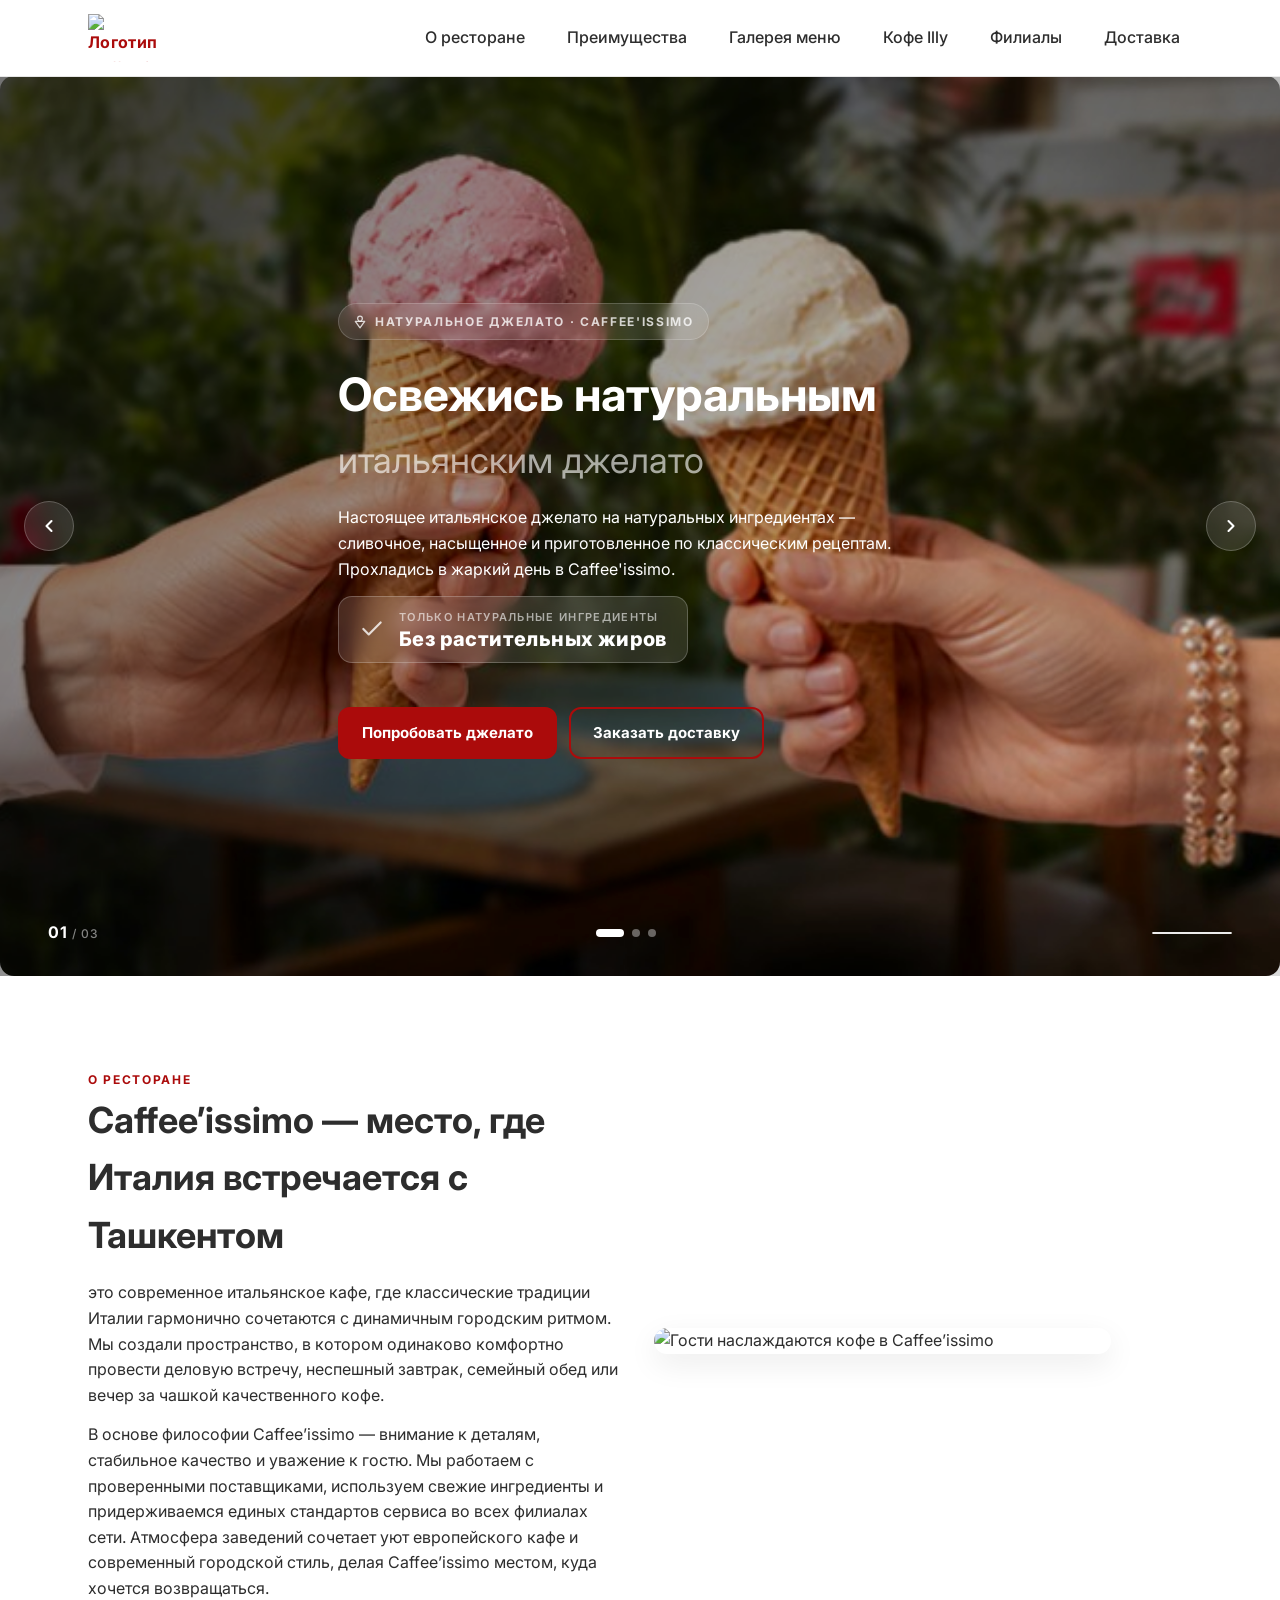
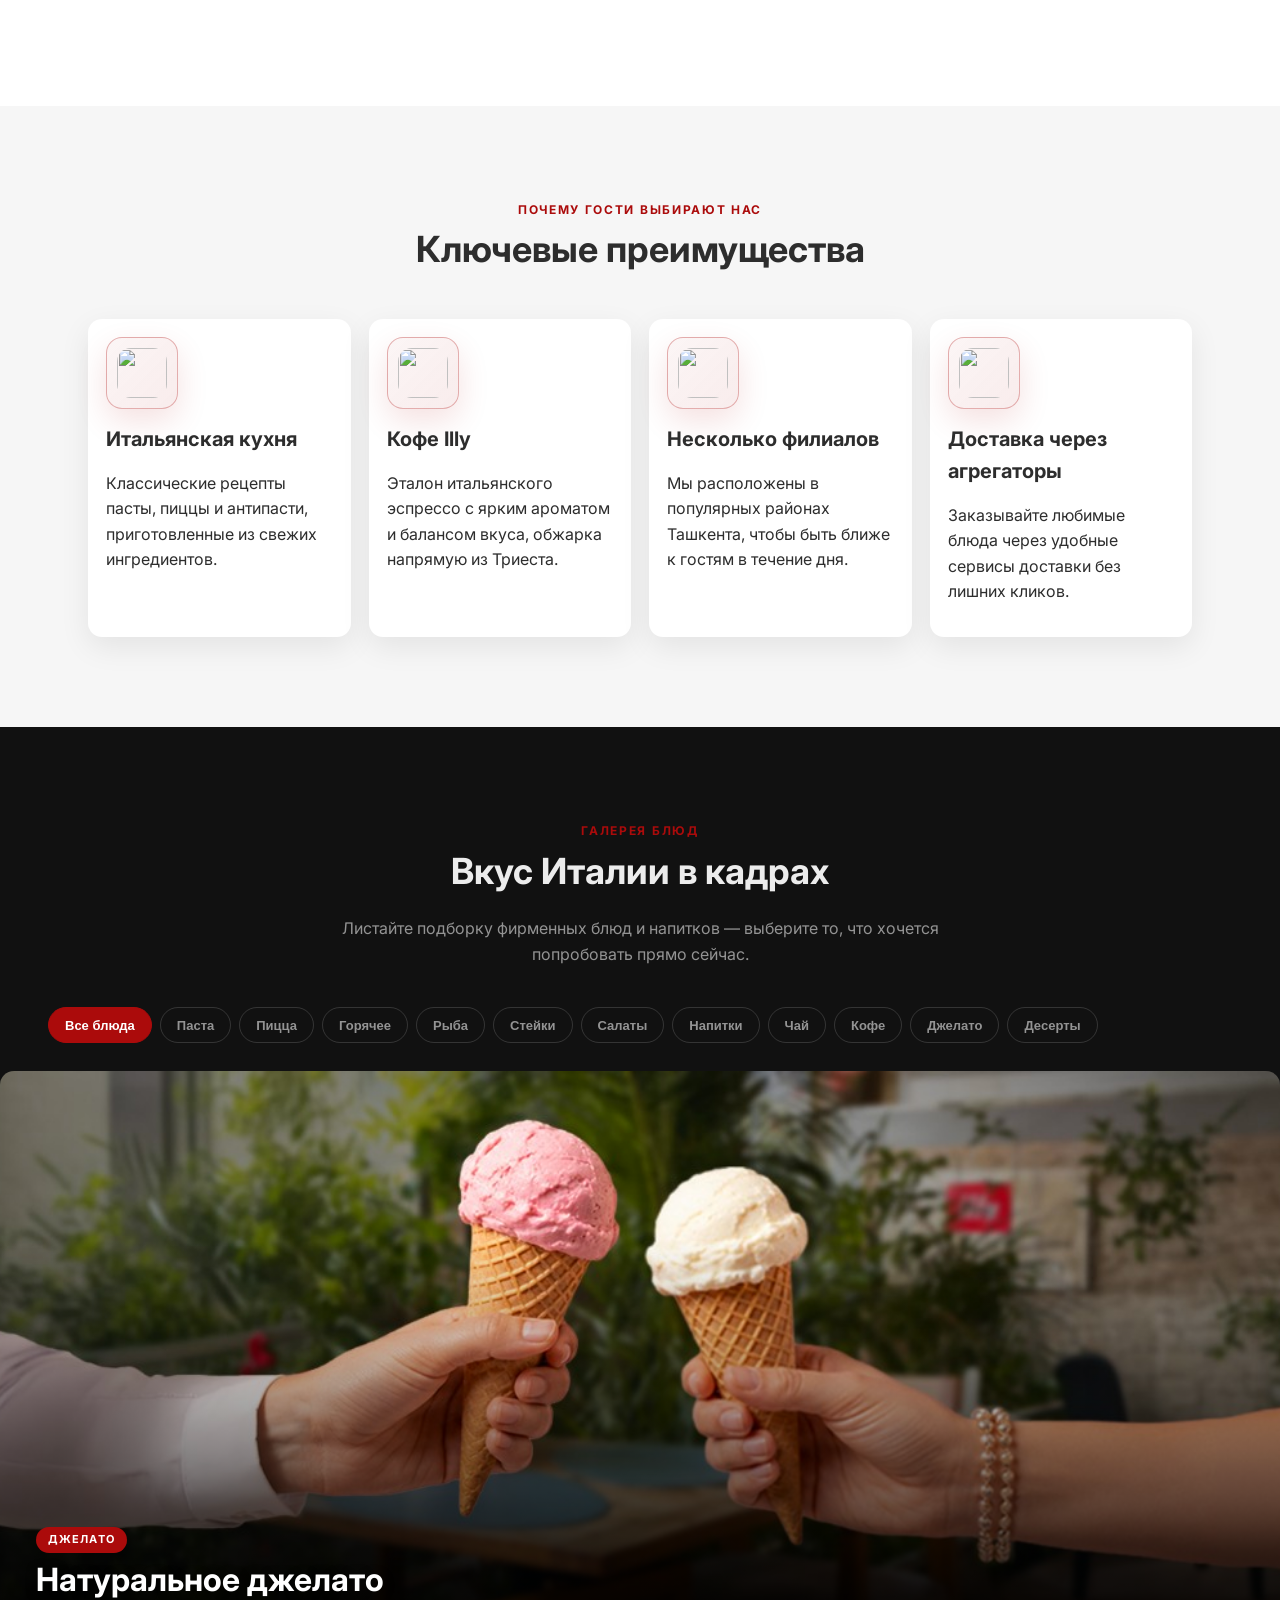
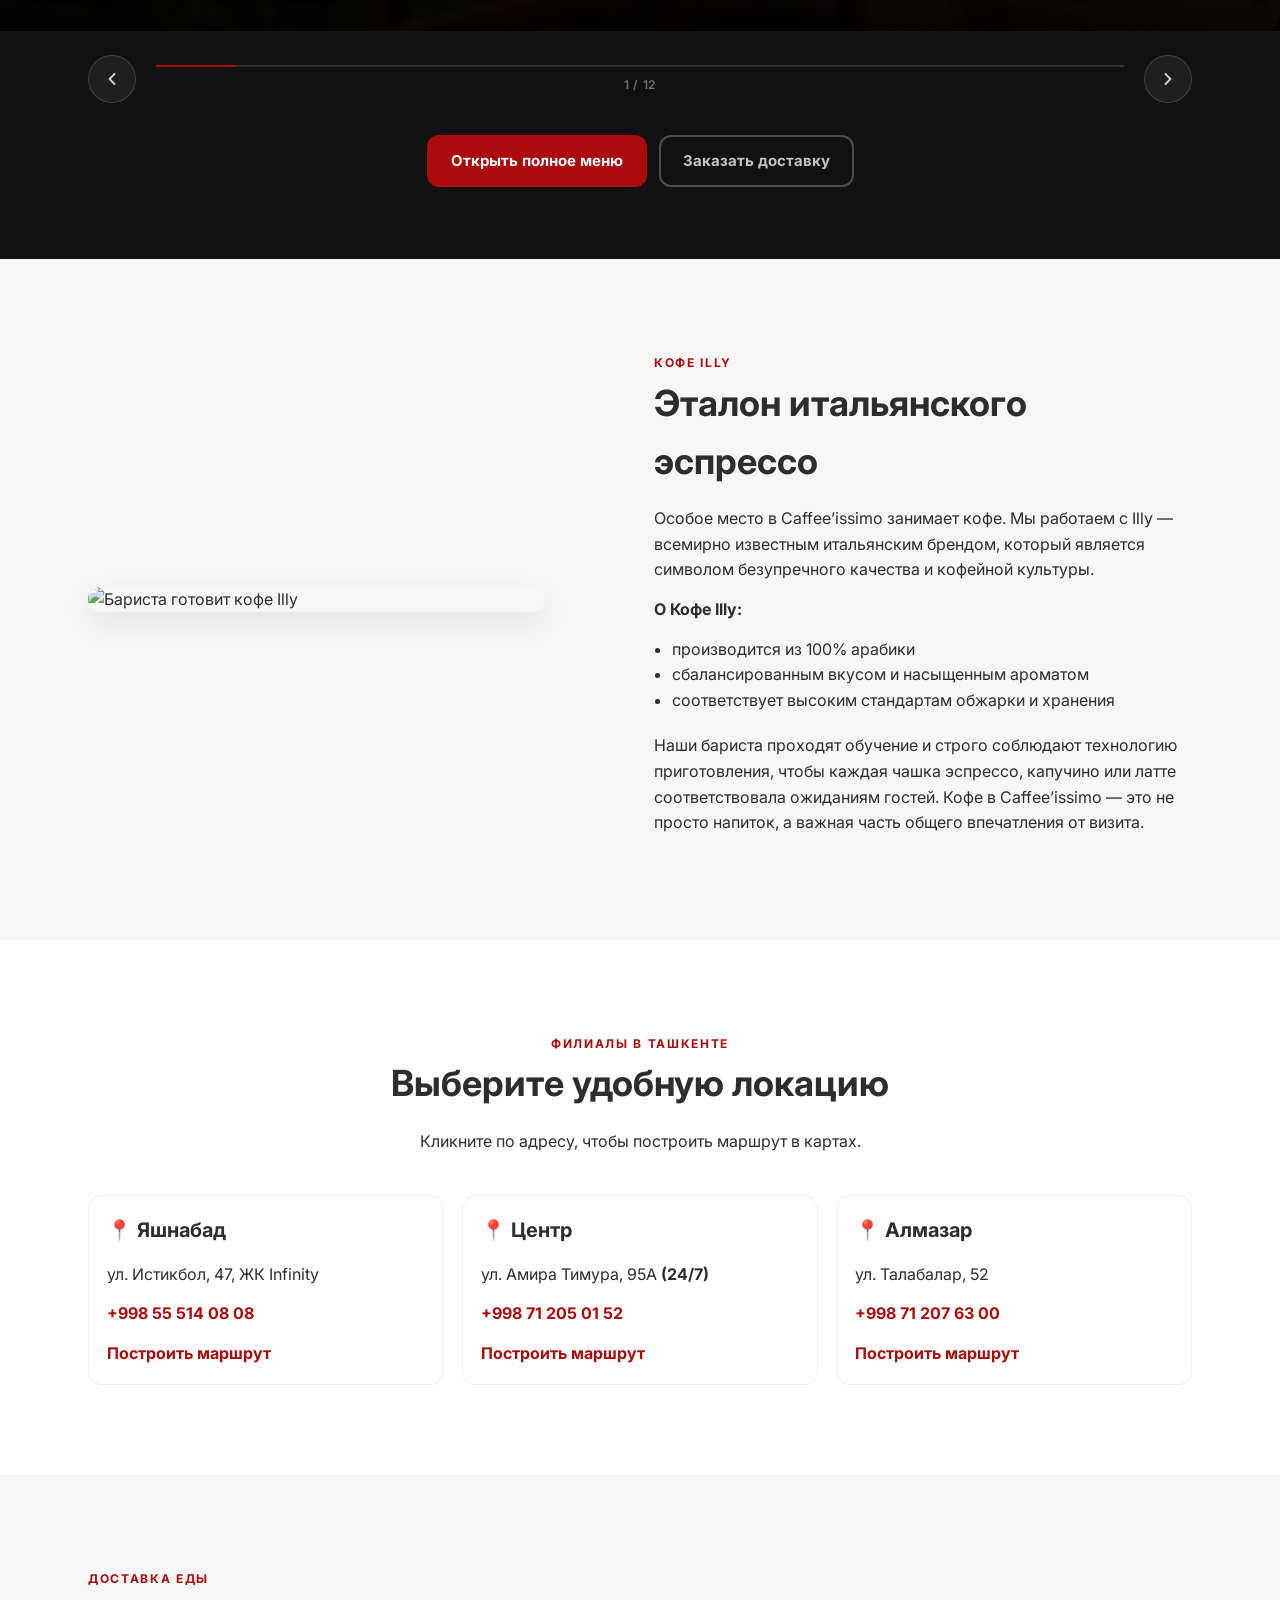
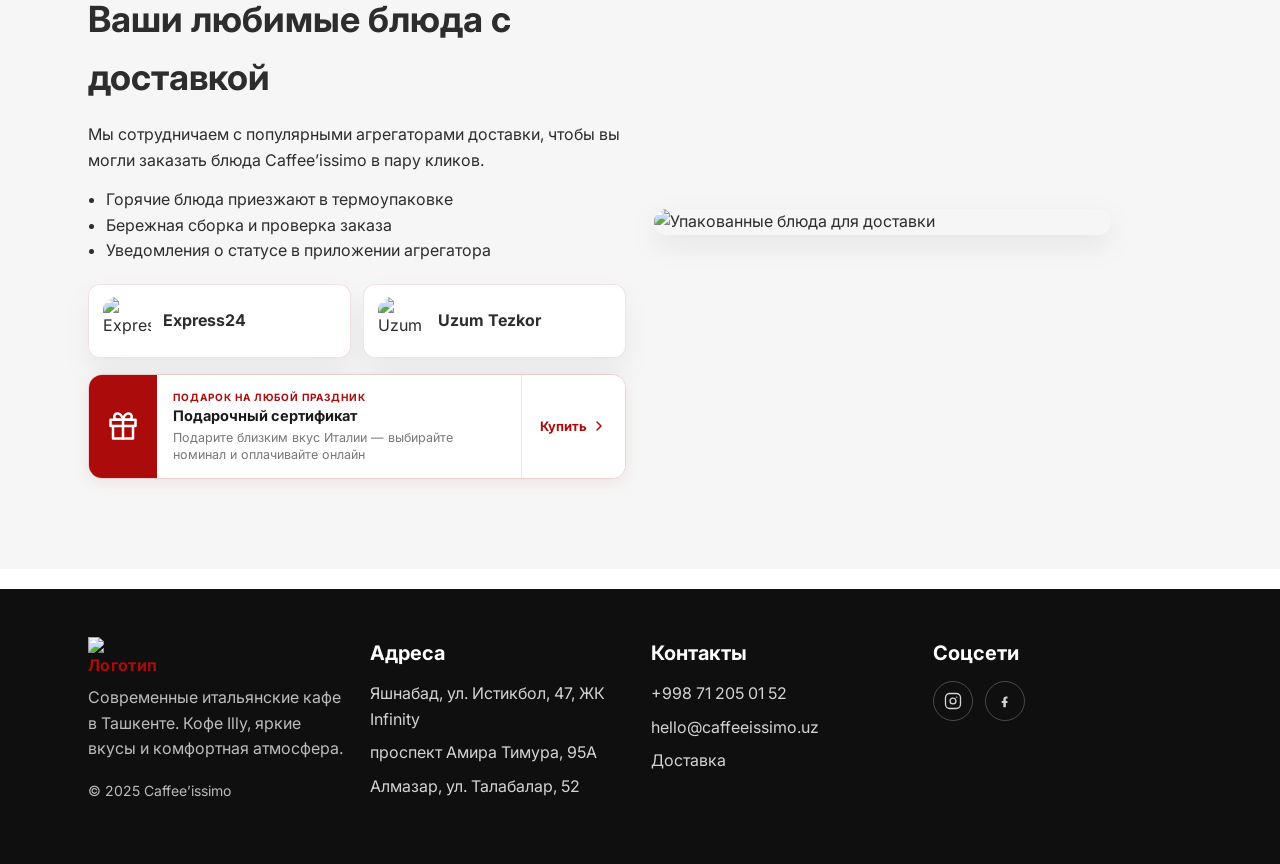
==== commit ef41f441: "Hero: add natural Italian gelato as first slide + gelato SEO Add gelato hero slide (Caffee'issimo na" ====
--- a/index.html
+++ b/index.html
@@ -15,8 +15,8 @@
 
   <!-- PRIMARY SEO -->
   <title>Caffee’issimo — итальянское кафе, завтраки и кофейня в Ташкенте</title>
-  <meta name="description" content="Caffee’issimo — сеть итальянских кафе в Ташкенте. Европейская кухня, завтраки с 4:00 до 12:00, кофе Illy, паста, пицца, стейки. 3 филиала: пр. Амира Темура, Алмазар, Мирабад. Доставка Yandex Eats, Uzum Tezkor." />
-  <meta name="keywords" content="итальянская кухня Ташкент, европейская кухня Ташкент, завтраки Ташкент, кофейня Ташкент, итальянский ресторан Ташкент, кафе Ташкент, кофе Illy Ташкент, пицца Ташкент, паста Ташкент, завтраки 24 часа Ташкент, ресторан Амира Темура, кафе Алмазар, Caffeeissimo, доставка итальянской еды Ташкент, italian restaurant tashkent, breakfast tashkent, coffee tashkent, european cuisine tashkent" />
+  <meta name="description" content="Caffee’issimo — сеть итальянских кафе в Ташкенте. Натуральное итальянское джелато, европейская кухня, завтраки с 4:00 до 12:00, кофе Illy, паста, пицца, стейки. 3 филиала: пр. Амира Темура, Алмазар, Мирабад. Доставка Yandex Eats, Uzum Tezkor." />
+  <meta name="keywords" content="джелато Ташкент, итальянское джелато Ташкент, натуральное мороженое Ташкент, итальянское мороженое Ташкент, gelato tashkent, italian gelato tashkent, джелато Caffeeissimo, итальянская кухня Ташкент, европейская кухня Ташкент, завтраки Ташкент, кофейня Ташкент, итальянский ресторан Ташкент, кафе Ташкент, кофе Illy Ташкент, пицца Ташкент, паста Ташкент, завтраки 24 часа Ташкент, ресторан Амира Темура, кафе Алмазар, Caffeeissimo, доставка итальянской еды Ташкент, italian restaurant tashkent, breakfast tashkent, coffee tashkent, european cuisine tashkent" />
   <meta name="robots" content="index, follow, max-snippet:-1, max-image-preview:large, max-video-preview:-1" />
   <meta name="author" content="Caffee’issimo" />
   <link rel="canonical" href="https://issimo.uz/" />
@@ -32,7 +32,7 @@
   <meta property="og:type" content="restaurant" />
   <meta property="og:site_name" content="Caffee’issimo" />
   <meta property="og:title" content="Caffee’issimo — итальянское кафе, завтраки и кофейня в Ташкенте" />
-  <meta property="og:description" content="Европейская и итальянская кухня, завтраки с 4:00, кофе Illy. 3 филиала в Ташкенте. Доставка Yandex Eats, Uzum Tezkor." />
+  <meta property="og:description" content="Натуральное итальянское джелато, европейская и итальянская кухня, завтраки с 4:00, кофе Illy. 3 филиала в Ташкенте. Доставка Yandex Eats, Uzum Tezkor." />
   <meta property="og:url" content="https://issimo.uz/" />
   <meta property="og:image" content="https://issimo.uz/assets/breakfast-hero.jpg" />
   <meta property="og:image:width" content="1200" />
@@ -45,7 +45,7 @@
   <!-- TWITTER CARD -->
   <meta name="twitter:card" content="summary_large_image" />
   <meta name="twitter:title" content="Caffee’issimo — итальянское кафе в Ташкенте" />
-  <meta name="twitter:description" content="Европейская и итальянская кухня, завтраки с 4:00, кофе Illy. 3 филиала. Доставка." />
+  <meta name="twitter:description" content="Натуральное итальянское джелато, европейская и итальянская кухня, завтраки с 4:00, кофе Illy. 3 филиала. Доставка." />
   <meta name="twitter:image" content="https://issimo.uz/assets/breakfast-hero.jpg" />
 
   <!-- FAVICONS -->
@@ -69,7 +69,7 @@
         "@id": "https://issimo.uz/#organization",
         "name": "Caffee’issimo",
         "alternateName": ["Caffeeissimo", "Кафеиссимо", "Issimo"],
-        "description": "Сеть современных итальянских кафе в Ташкенте. Европейская и итальянская кухня, завтраки с 4:00 до 12:00, кофе Illy, пицца, паста, стейки.",
+        "description": "Сеть современных итальянских кафе в Ташкенте. Натуральное итальянское джелато, европейская и итальянская кухня, завтраки с 4:00 до 12:00, кофе Illy, пицца, паста, стейки.",
         "url": "https://issimo.uz",
         "logo": "https://issimo.uz/Assets/logo-full.png",
         "image": ["https://issimo.uz/assets/breakfast-hero.jpg"],
@@ -97,6 +97,7 @@
           "closes": "23:59"
         },
         "amenityFeature": [
+          {"@type": "LocationFeatureSpecification", "name": "Натуральное джелато", "value": true},
           {"@type": "LocationFeatureSpecification", "name": "Завтраки", "value": true},
           {"@type": "LocationFeatureSpecification", "name": "Доставка", "value": true},
           {"@type": "LocationFeatureSpecification", "name": "Wi-Fi", "value": true},
@@ -192,8 +193,38 @@
     <section class="hero" id="hero">
       <div class="hero-slider" id="heroSlider">
 
-        <!-- ── Слайд 1: основной ── -->
+        <!-- ── Слайд 1: джелато ── -->
         <div class="hero-slide active">
+          <div class="hero__overlay hero__overlay--gelato"></div>
+          <picture>
+            <source srcset="Assets/gelato-hero.jpg" type="image/jpeg" />
+            <img src="Assets/gelato-hero.jpg" alt="Натуральное итальянское джелато в Caffee'issimo" class="hero__bg" />
+          </picture>
+          <div class="container hero__content">
+            <span class="hero-eyebrow">
+              <svg width="14" height="14" viewBox="0 0 24 24" fill="none" stroke="currentColor" stroke-width="2.2" stroke-linecap="round" stroke-linejoin="round"><path d="M4 11h16l-8 11z"/><path d="M12 2a4 4 0 0 1 4 4c0 .7-.18 1.36-.5 1.94A4 4 0 0 1 12 11a4 4 0 0 1-3.5-3.06A4.02 4.02 0 0 1 8 6a4 4 0 0 1 4-4z"/></svg>
+              Натуральное джелато · Caffee'issimo
+            </span>
+            <h1>Освежись натуральным<br><em>итальянским джелато</em></h1>
+            <p>Настоящее итальянское джелато на натуральных ингредиентах — сливочное, насыщенное и приготовленное по классическим рецептам. Прохладись в жаркий день в Caffee'issimo.</p>
+            <div class="hero-badge">
+              <svg class="hero-badge__icon" viewBox="0 0 24 24" fill="none" stroke="currentColor" stroke-width="2" stroke-linecap="round" stroke-linejoin="round">
+                <path d="M20 6 9 17l-5-5"/>
+              </svg>
+              <div class="hero-badge__text">
+                <span class="hero-badge__label">Только натуральные ингредиенты</span>
+                <strong class="hero-badge__value">Без растительных жиров</strong>
+              </div>
+            </div>
+            <div class="hero__actions">
+              <a class="btn btn--white" href="#cuisine">Попробовать джелато</a>
+              <a class="btn btn--ghost" href="#delivery">Заказать доставку</a>
+            </div>
+          </div>
+        </div>
+
+        <!-- ── Слайд 2: основной ── -->
+        <div class="hero-slide">
           <div class="hero__overlay"></div>
           <picture>
             <source srcset="assets/ban.png" type="image/jpeg" />
@@ -213,7 +244,7 @@
           </div>
         </div>
 
-        <!-- ── Слайд 2: завтраки ── -->
+        <!-- ── Слайд 3: завтраки ── -->
         <div class="hero-slide">
           <div class="hero__overlay hero__overlay--breakfast"></div>
           <img src="assets/breakfast-hero.jpg" alt="Итальянские завтраки Caffee'issimo" class="hero__bg" />
@@ -253,11 +284,12 @@
         <!-- ── Нижняя панель ── -->
         <div class="hero-bottom-bar">
           <span class="hero-slide-counter">
-            <strong id="heroCurrentSlide">01</strong>&thinsp;/ 02
+            <strong id="heroCurrentSlide">01</strong>&thinsp;/ 03
           </span>
           <div class="slider-dots">
             <button class="slider-dot active" data-slide="0" aria-label="Слайд 1"></button>
             <button class="slider-dot" data-slide="1" aria-label="Слайд 2"></button>
+            <button class="slider-dot" data-slide="2" aria-label="Слайд 3"></button>
           </div>
           <div class="hero-progress-bar">
             <div class="hero-progress-fill running" id="heroProgressFill"></div>
@@ -343,6 +375,7 @@
           <button class="gallery-filter" data-filter="Напитки">Напитки</button>
           <button class="gallery-filter" data-filter="Чай">Чай</button>
           <button class="gallery-filter" data-filter="Кофе">Кофе</button>
+          <button class="gallery-filter" data-filter="Джелато">Джелато</button>
           <button class="gallery-filter" data-filter="Десерты">Десерты</button>
         </div>
       </div>
@@ -350,6 +383,14 @@
       <!-- ── Карусель ── -->
       <div class="gallery-viewport" id="galleryViewport" data-animate="fade-up">
         <div class="gallery-track" id="galleryTrack">
+
+          <article class="gallery-card" data-category="Джелато">
+            <img src="Assets/gelato-hero.jpg" alt="Натуральное итальянское джелато Caffee'issimo" loading="lazy" />
+            <div class="gallery-card__overlay">
+              <span class="gallery-card__cat">Джелато</span>
+              <h3 class="gallery-card__title">Натуральное джелато</h3>
+            </div>
+          </article>
 
           <article class="gallery-card" data-category="Паста">
             <img src="assets/menu-01.png" alt="Паста с морепродуктами" loading="lazy" />
@@ -452,7 +493,7 @@
             <div class="gallery-progress">
               <div class="gallery-progress__fill" id="galleryFill"></div>
             </div>
-            <span class="gallery-count" id="galleryCount">1 / 11</span>
+            <span class="gallery-count" id="galleryCount">1 / 12</span>
           </div>
           <button class="gallery-nav__btn" id="galleryNext" aria-label="Следующее блюдо">
             <svg width="20" height="20" viewBox="0 0 24 24" fill="none" stroke="currentColor" stroke-width="2.2" stroke-linecap="round" stroke-linejoin="round"><polyline points="9 18 15 12 9 6"/></svg>
--- a/styles.css
+++ b/styles.css
@@ -83,7 +83,7 @@
   display: flex;
   align-items: center;
   justify-content: space-between;
-  padding: 14px 0;
+  padding-block: 14px;
 }
 
 .brand {
@@ -179,6 +179,58 @@
     rgba(0,0,0,0.52) 45%,
     rgba(0,0,0,0.12) 100%
   );
+}
+
+/* ── Gelato overlay (readable text, fresh warm tone) ── */
+.hero__overlay--gelato {
+  background: linear-gradient(105deg,
+    rgba(0,0,0,0.70) 0%,
+    rgba(0,0,0,0.48) 45%,
+    rgba(0,0,0,0.14) 100%
+  );
+}
+
+/* ── Generic hero badge (used by gelato slide) ── */
+.hero-badge {
+  display: inline-flex;
+  align-items: center;
+  gap: 14px;
+  background: rgba(255,255,255,0.12);
+  border: 1px solid rgba(255,255,255,0.22);
+  backdrop-filter: blur(10px);
+  -webkit-backdrop-filter: blur(10px);
+  padding: 12px 20px;
+  border-radius: 14px;
+  margin-bottom: 28px;
+}
+
+.hero-badge__icon {
+  width: 26px;
+  height: 26px;
+  color: rgba(255,255,255,0.8);
+  flex-shrink: 0;
+}
+
+.hero-badge__text {
+  display: flex;
+  flex-direction: column;
+  gap: 1px;
+}
+
+.hero-badge__label {
+  font-size: 11px;
+  font-weight: 600;
+  letter-spacing: 0.12em;
+  text-transform: uppercase;
+  color: rgba(255,255,255,0.6);
+}
+
+.hero-badge__value {
+  font-size: clamp(16px, 2.4vw, 20px);
+  font-weight: 800;
+  letter-spacing: 0.02em;
+  color: #fff;
+  line-height: 1.1;
 }
 
 /* ── Eyebrow for slides ──────────────────────────────── */
@@ -407,7 +459,7 @@
   position: relative;
   z-index: 2;
   max-width: 700px;
-  padding: 80px 0 70px;
+  padding-block: 80px 70px;
 }
 
 
@@ -1350,7 +1402,7 @@
 
   /* Hero: hide side arrows, shrink content padding */
   .hero-side-arrow { display: none; }
-  .hero__content   { padding: 64px 0 56px; }
+  .hero__content   { padding-block: 64px 56px; }
 
   /* Gallery menu cards: proportional height */
   .menu-card img {
@@ -1466,11 +1518,11 @@
 ═══════════════════════════════════════════════════════ */
 @media (max-width: 600px) {
   /* Header */
-  .header-inner { padding: 10px 0; }
+  .header-inner { padding-block: 10px; }
 
   /* Hero */
   .hero { min-height: 520px; }
-  .hero__content { padding: 52px 0 48px; }
+  .hero__content { padding-block: 52px 48px; }
   .hero-bottom-bar { padding: 0 16px 18px; gap: 10px; }
   .hero-progress-bar { width: 48px; }
   .hero-slide-counter { font-size: 11px; }
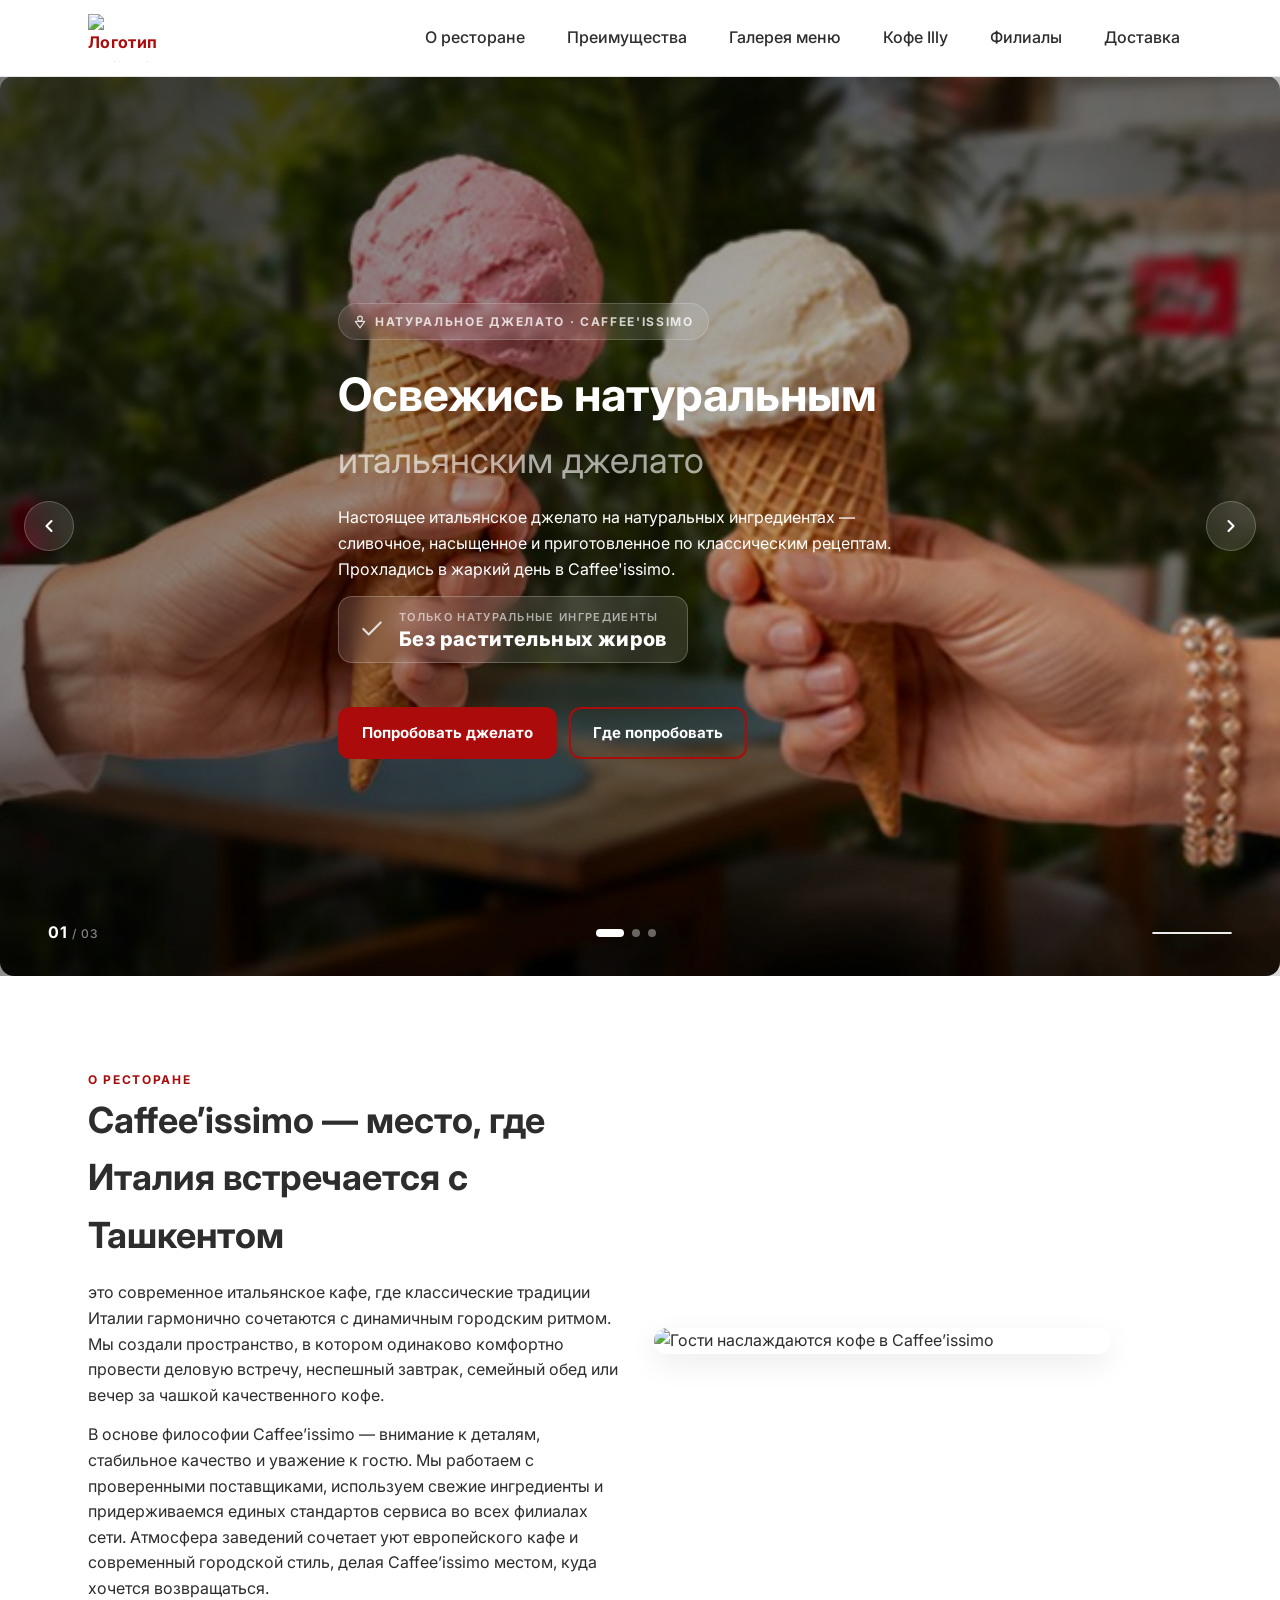
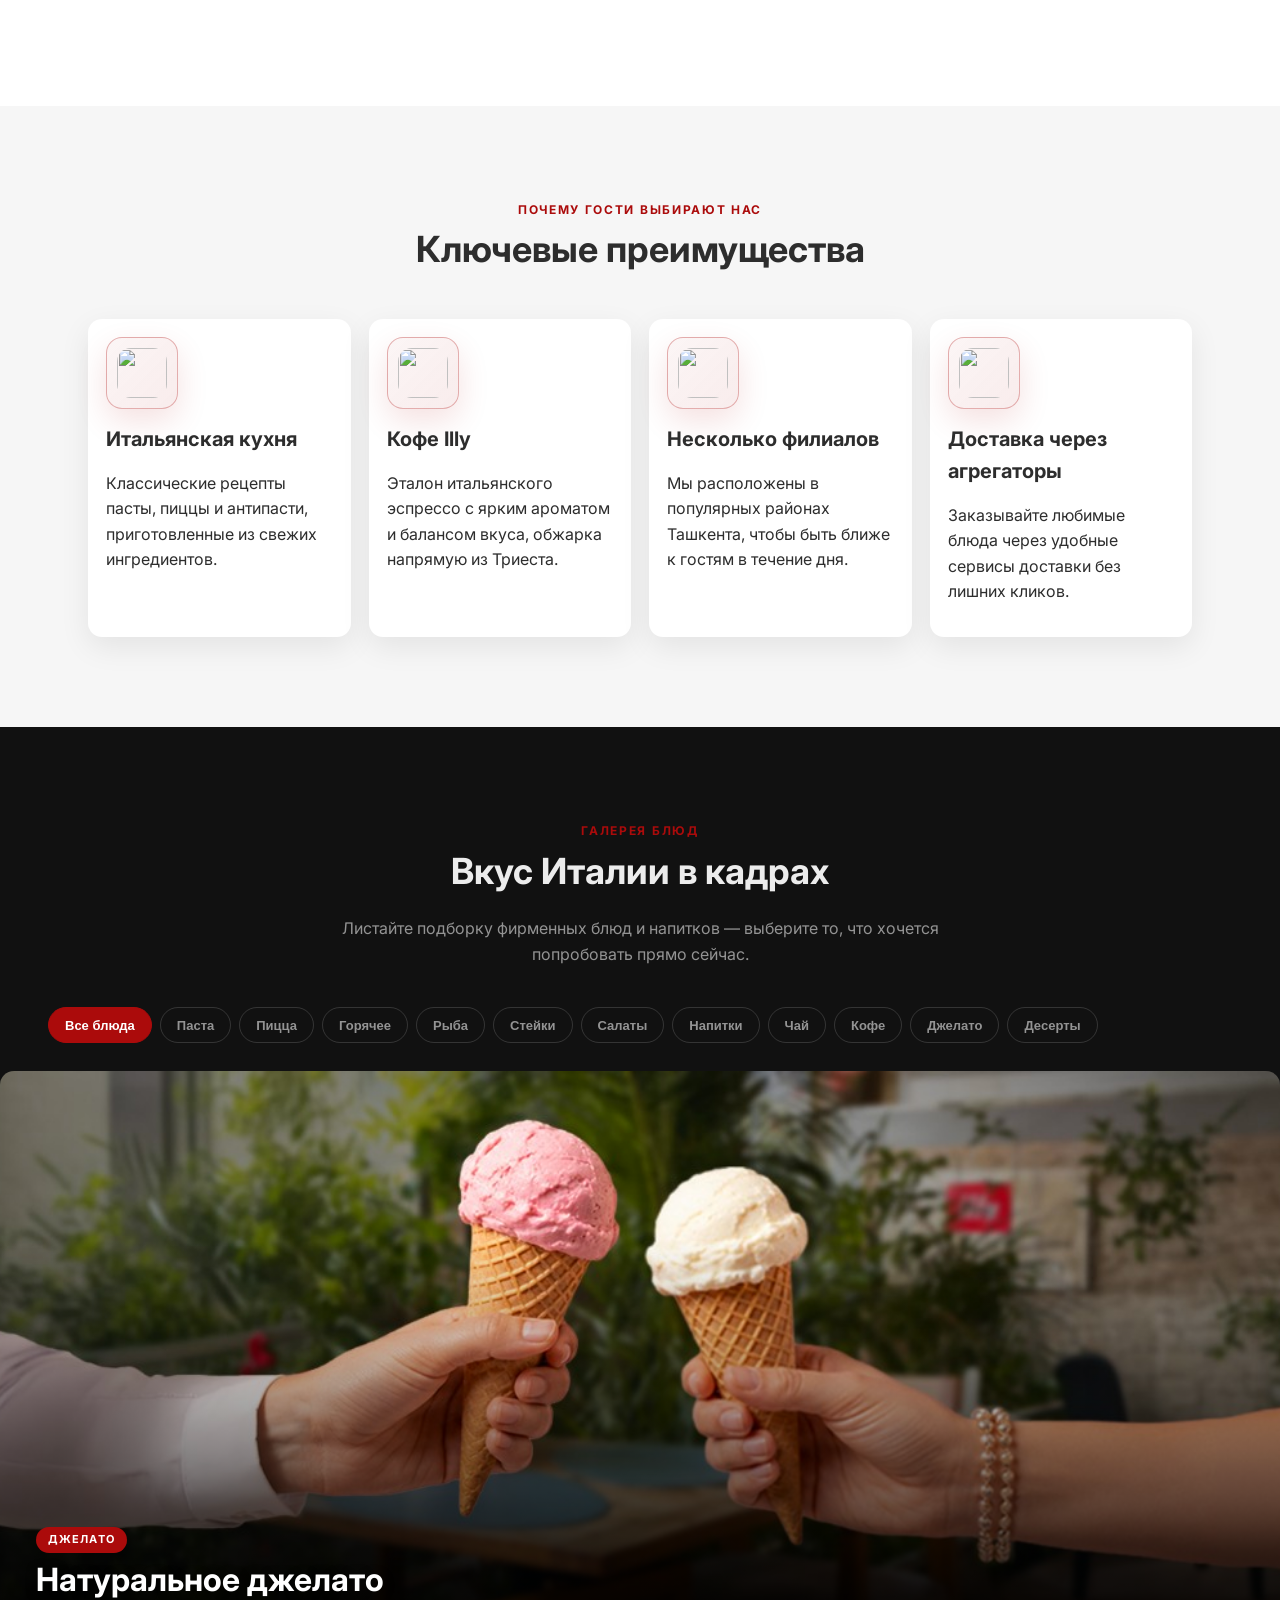
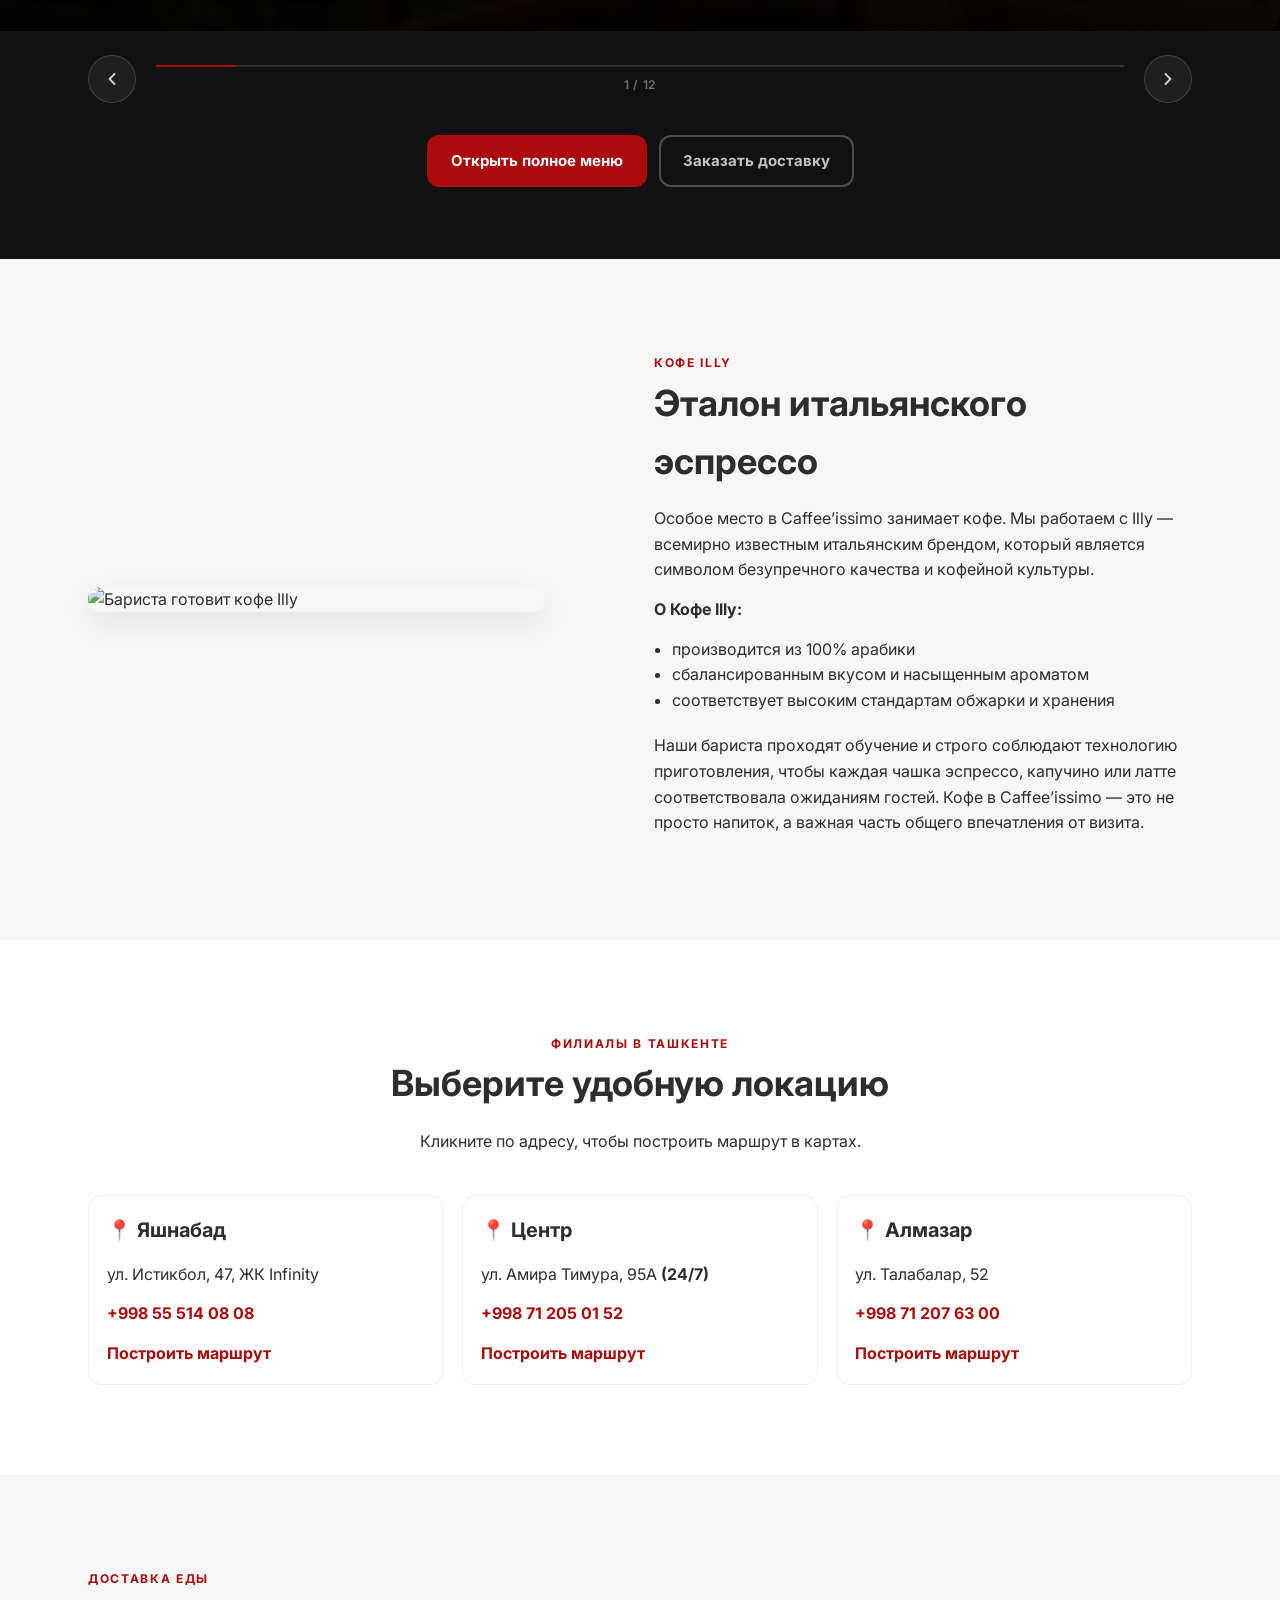
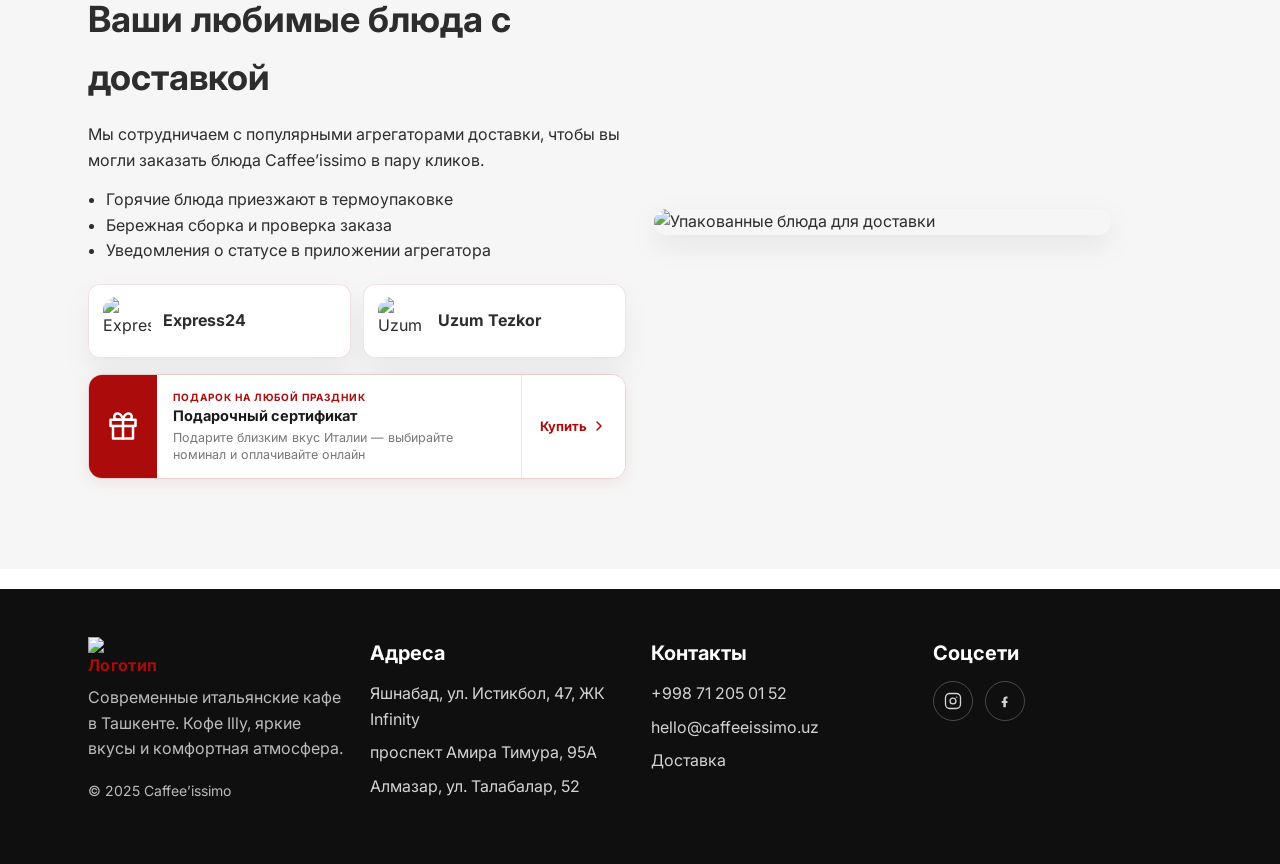
==== commit 334c748d: "Gelato: remove delivery CTA (no gelato delivery) + expand gelato SEO keywords Co-authored-by: Cursor" ====
--- a/index.html
+++ b/index.html
@@ -16,7 +16,7 @@
   <!-- PRIMARY SEO -->
   <title>Caffee’issimo — итальянское кафе, завтраки и кофейня в Ташкенте</title>
   <meta name="description" content="Caffee’issimo — сеть итальянских кафе в Ташкенте. Натуральное итальянское джелато, европейская кухня, завтраки с 4:00 до 12:00, кофе Illy, паста, пицца, стейки. 3 филиала: пр. Амира Темура, Алмазар, Мирабад. Доставка Yandex Eats, Uzum Tezkor." />
-  <meta name="keywords" content="джелато Ташкент, итальянское джелато Ташкент, натуральное мороженое Ташкент, итальянское мороженое Ташкент, gelato tashkent, italian gelato tashkent, джелато Caffeeissimo, итальянская кухня Ташкент, европейская кухня Ташкент, завтраки Ташкент, кофейня Ташкент, итальянский ресторан Ташкент, кафе Ташкент, кофе Illy Ташкент, пицца Ташкент, паста Ташкент, завтраки 24 часа Ташкент, ресторан Амира Темура, кафе Алмазар, Caffeeissimo, доставка итальянской еды Ташкент, italian restaurant tashkent, breakfast tashkent, coffee tashkent, european cuisine tashkent" />
+  <meta name="keywords" content="джелато, gelato, натуральное джелато, крафтовое джелато, ремесленное джелато, домашнее джелато, джелато на развес, джелатерия, gelateria, итальянское джелато, настоящее итальянское джелато, джелато по-итальянски, gelato italiano, italian gelato, authentic italian gelato, homemade gelato, джелато Ташкент, итальянское джелато Ташкент, лучшее джелато Ташкент, где поесть джелато Ташкент, купить джелато Ташкент, джелатерия Ташкент, натуральное мороженое Ташкент, итальянское мороженое Ташкент, мороженое Ташкент, gelato tashkent, italian gelato tashkent, gelateria tashkent, джелато Caffeeissimo, итальянская кухня Ташкент, европейская кухня Ташкент, завтраки Ташкент, кофейня Ташкент, итальянский ресторан Ташкент, кафе Ташкент, кофе Illy Ташкент, пицца Ташкент, паста Ташкент, завтраки 24 часа Ташкент, ресторан Амира Темура, кафе Алмазар, Caffeeissimo, доставка итальянской еды Ташкент, italian restaurant tashkent, breakfast tashkent, coffee tashkent, european cuisine tashkent" />
   <meta name="robots" content="index, follow, max-snippet:-1, max-image-preview:large, max-video-preview:-1" />
   <meta name="author" content="Caffee’issimo" />
   <link rel="canonical" href="https://issimo.uz/" />
@@ -76,6 +76,7 @@
         "telephone": "+998712050152",
         "email": "hello@caffeeissimo.uz",
         "servesCuisine": ["Italian", "European", "Mediterranean"],
+        "keywords": "джелато, итальянское джелато, натуральное джелато, джелатерия, gelato, italian gelato, gelateria, джелато Ташкент, итальянское джелато Ташкент, джелато Caffeeissimo",
         "priceRange": "$$",
         "currenciesAccepted": "UZS",
         "hasMenu": "https://issimo.uz/menu-viewer.html?type=main",
@@ -218,7 +219,7 @@
             </div>
             <div class="hero__actions">
               <a class="btn btn--white" href="#cuisine">Попробовать джелато</a>
-              <a class="btn btn--ghost" href="#delivery">Заказать доставку</a>
+              <a class="btn btn--ghost" href="#locations">Где попробовать</a>
             </div>
           </div>
         </div>
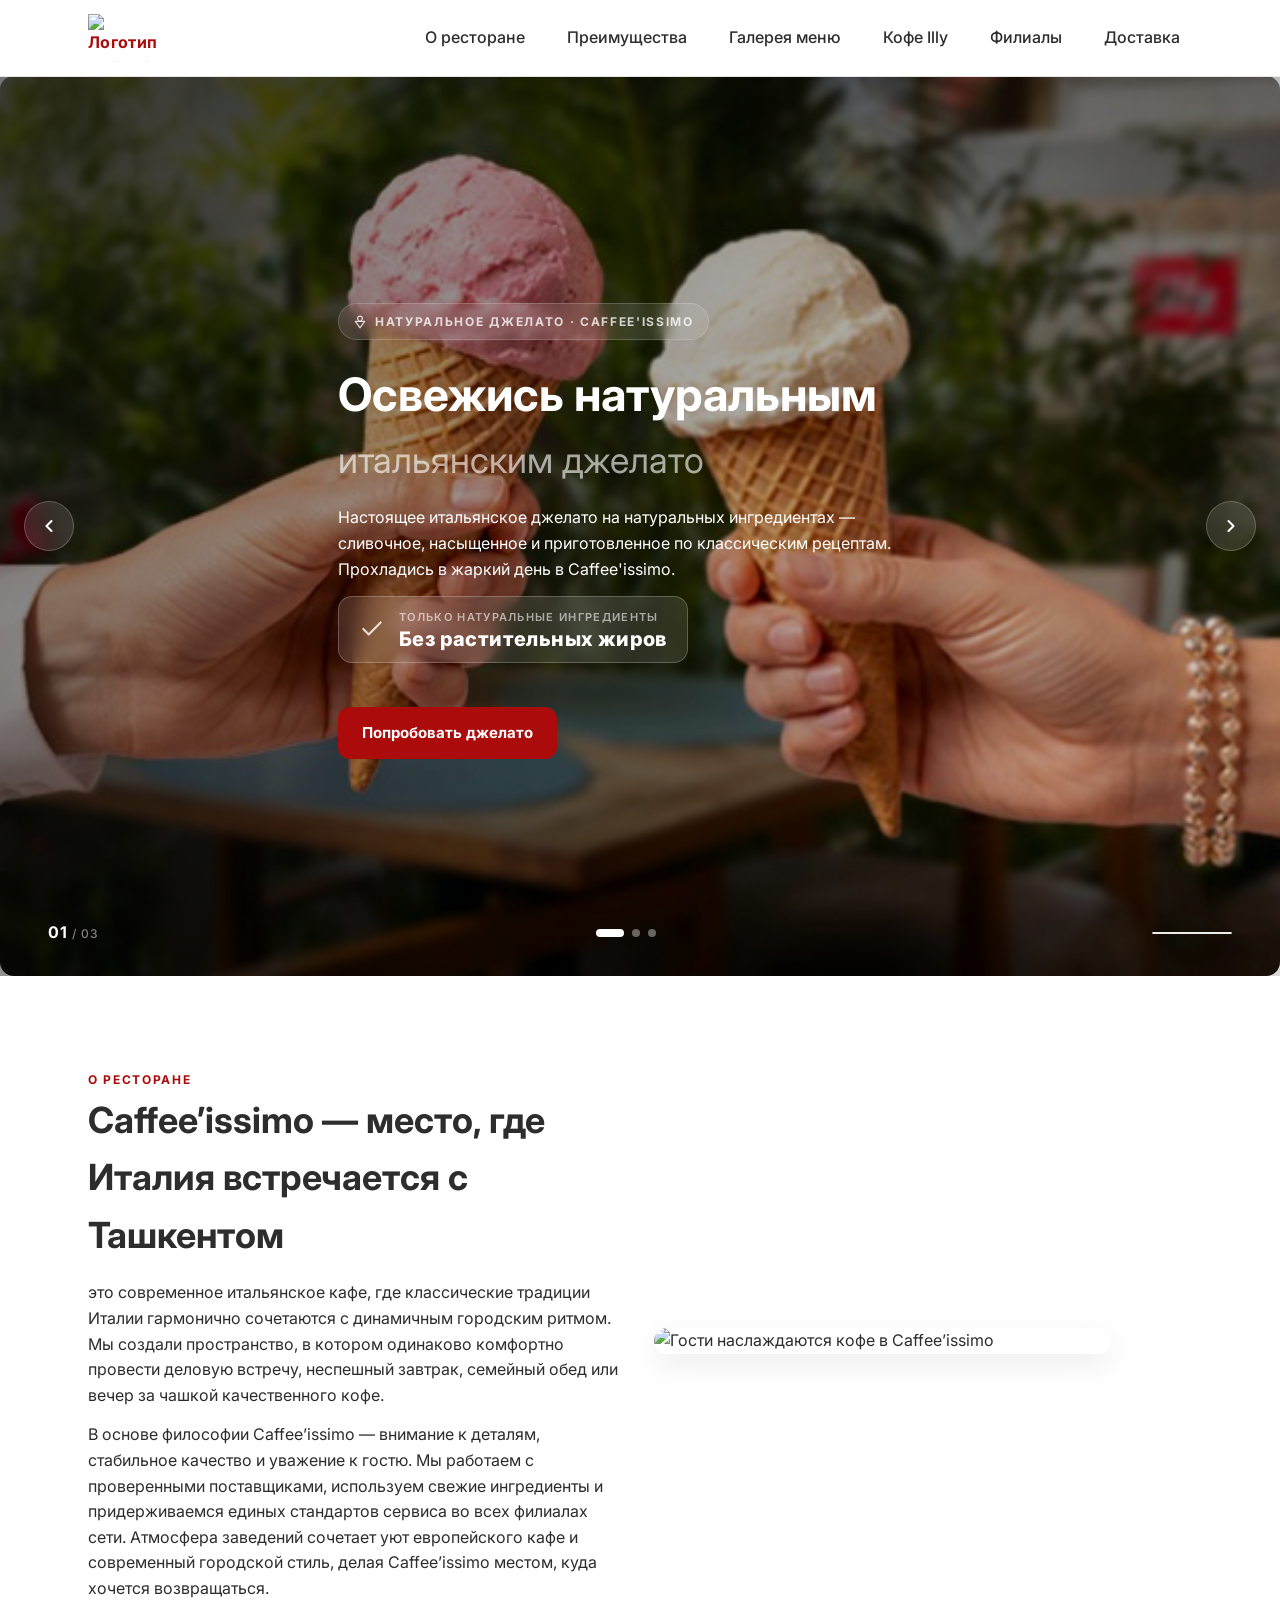
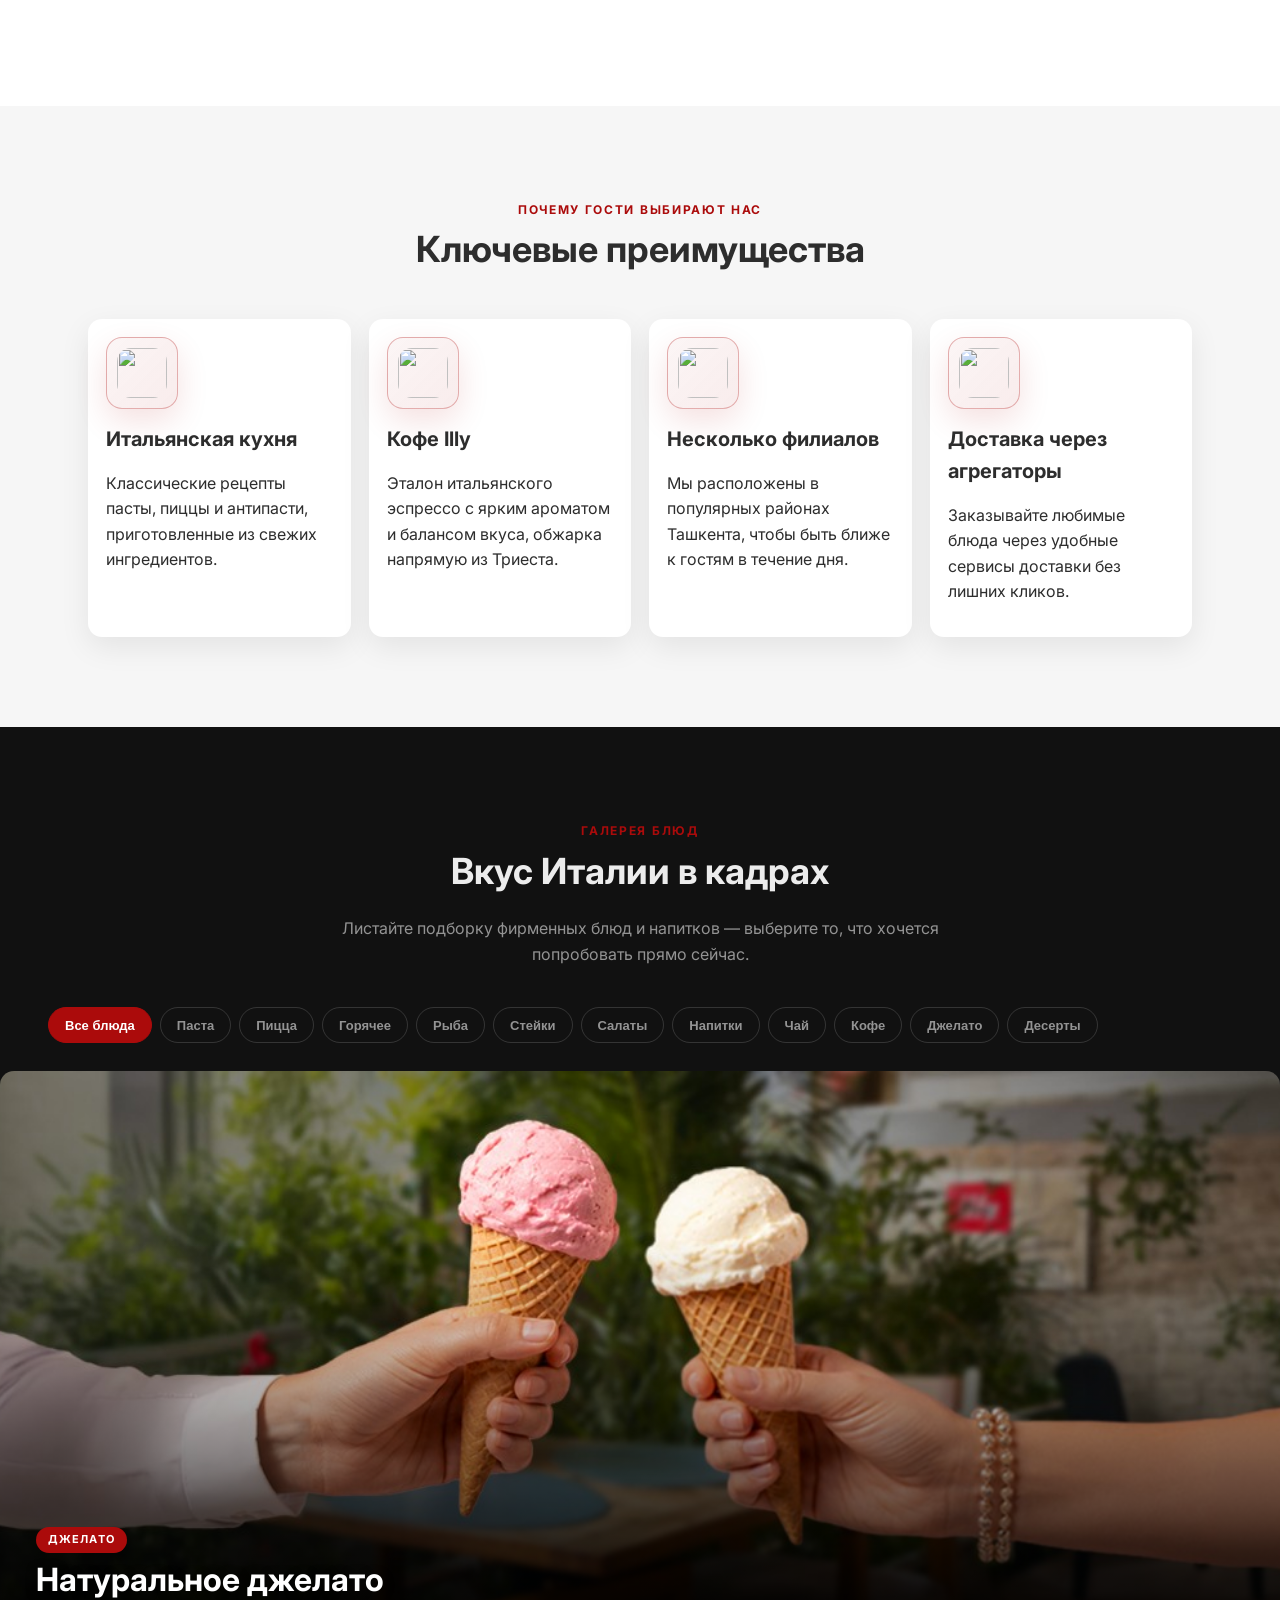
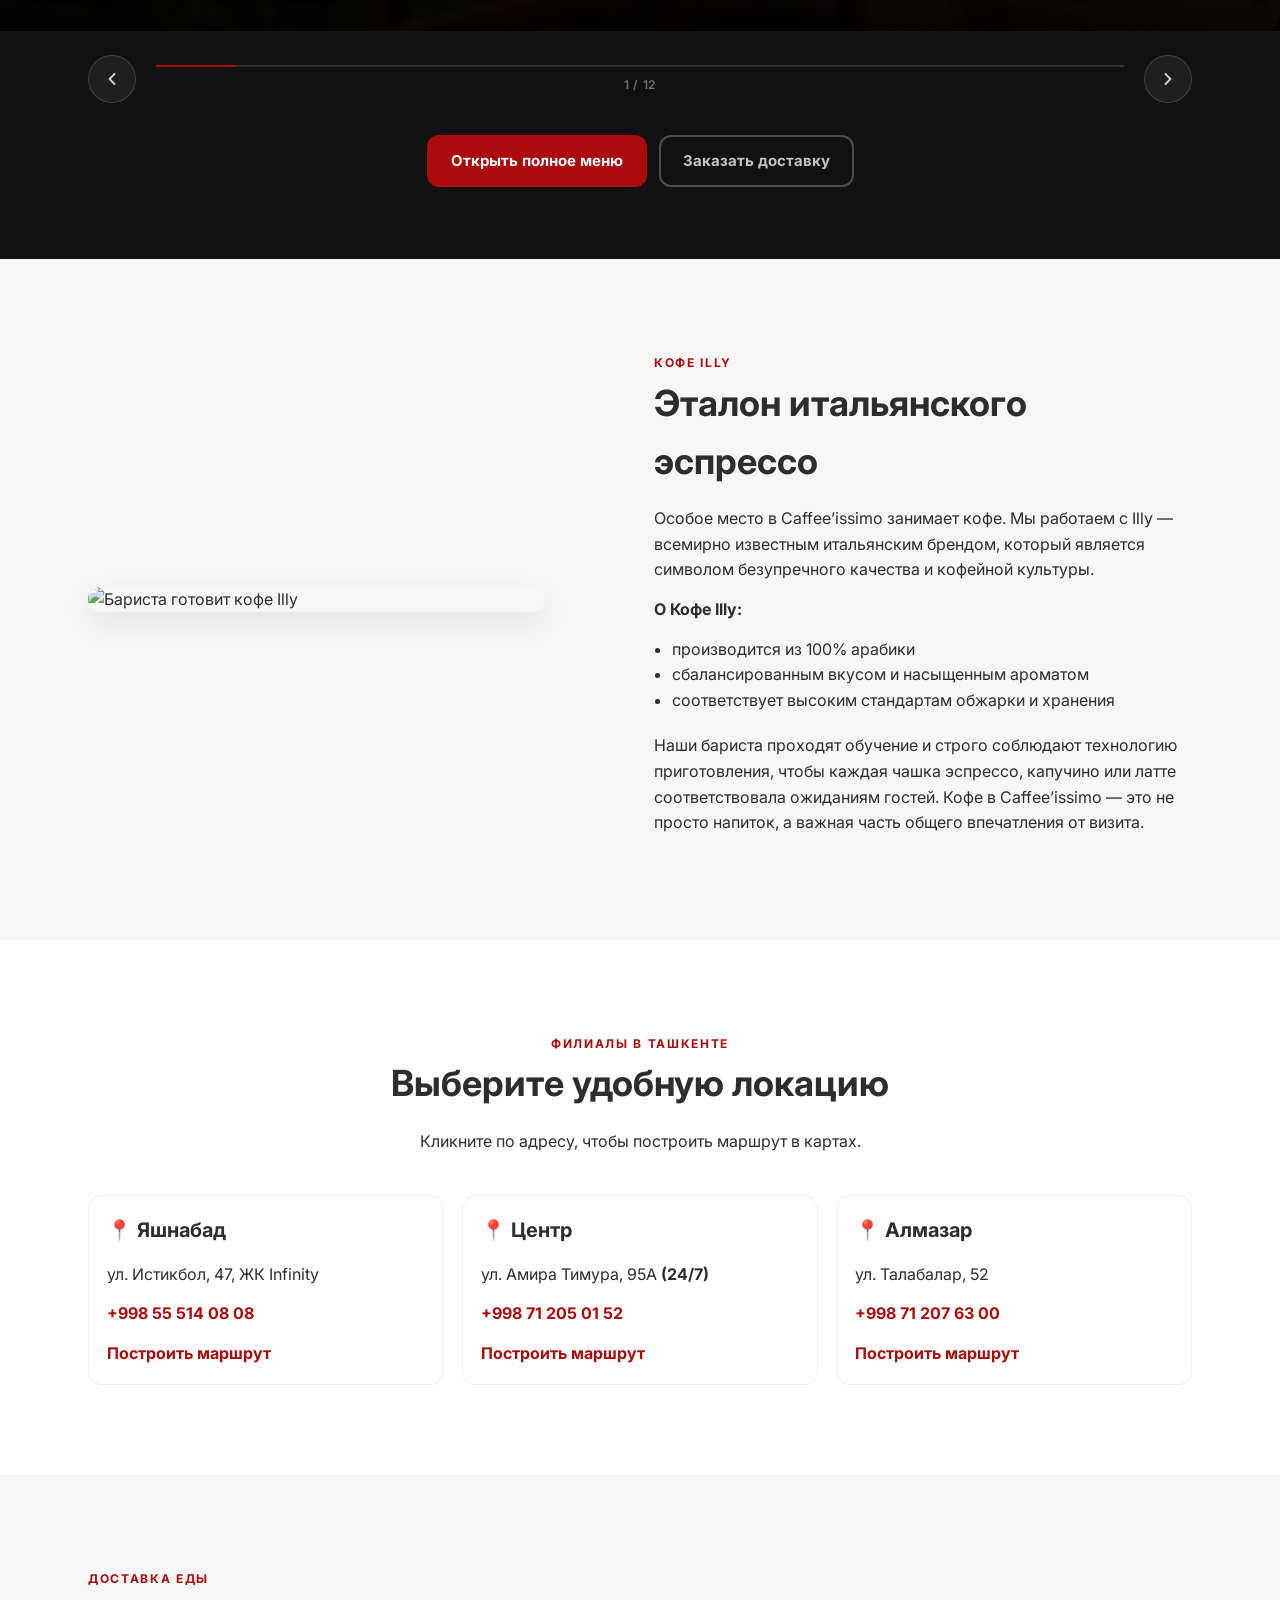
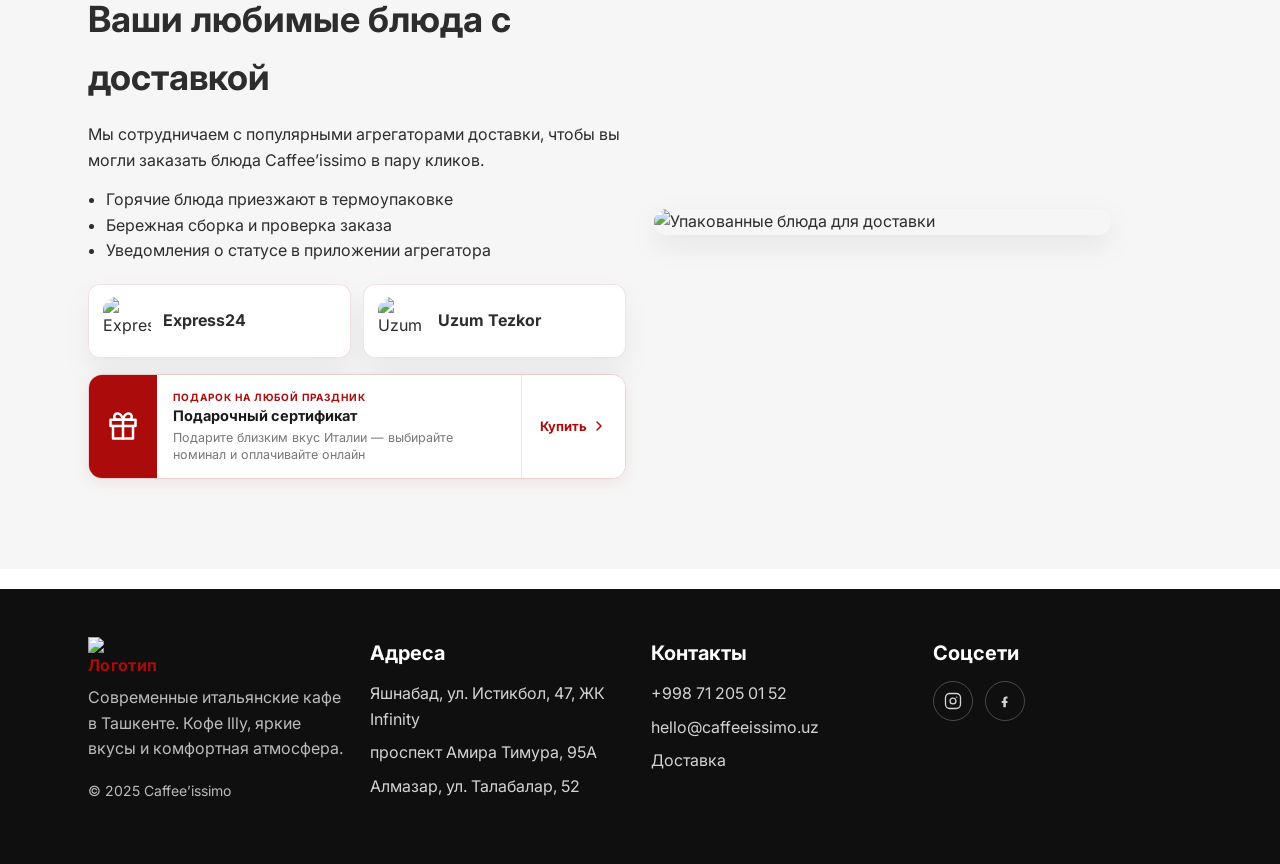
==== commit 87a5003c: "Gelato: remove delivery button, point 'Try gelato' CTA to locations Co-authored-by: Cursor <cursorag" ====
--- a/index.html
+++ b/index.html
@@ -218,8 +218,7 @@
               </div>
             </div>
             <div class="hero__actions">
-              <a class="btn btn--white" href="#cuisine">Попробовать джелато</a>
-              <a class="btn btn--ghost" href="#locations">Где попробовать</a>
+              <a class="btn btn--white" href="#locations">Попробовать джелато</a>
             </div>
           </div>
         </div>
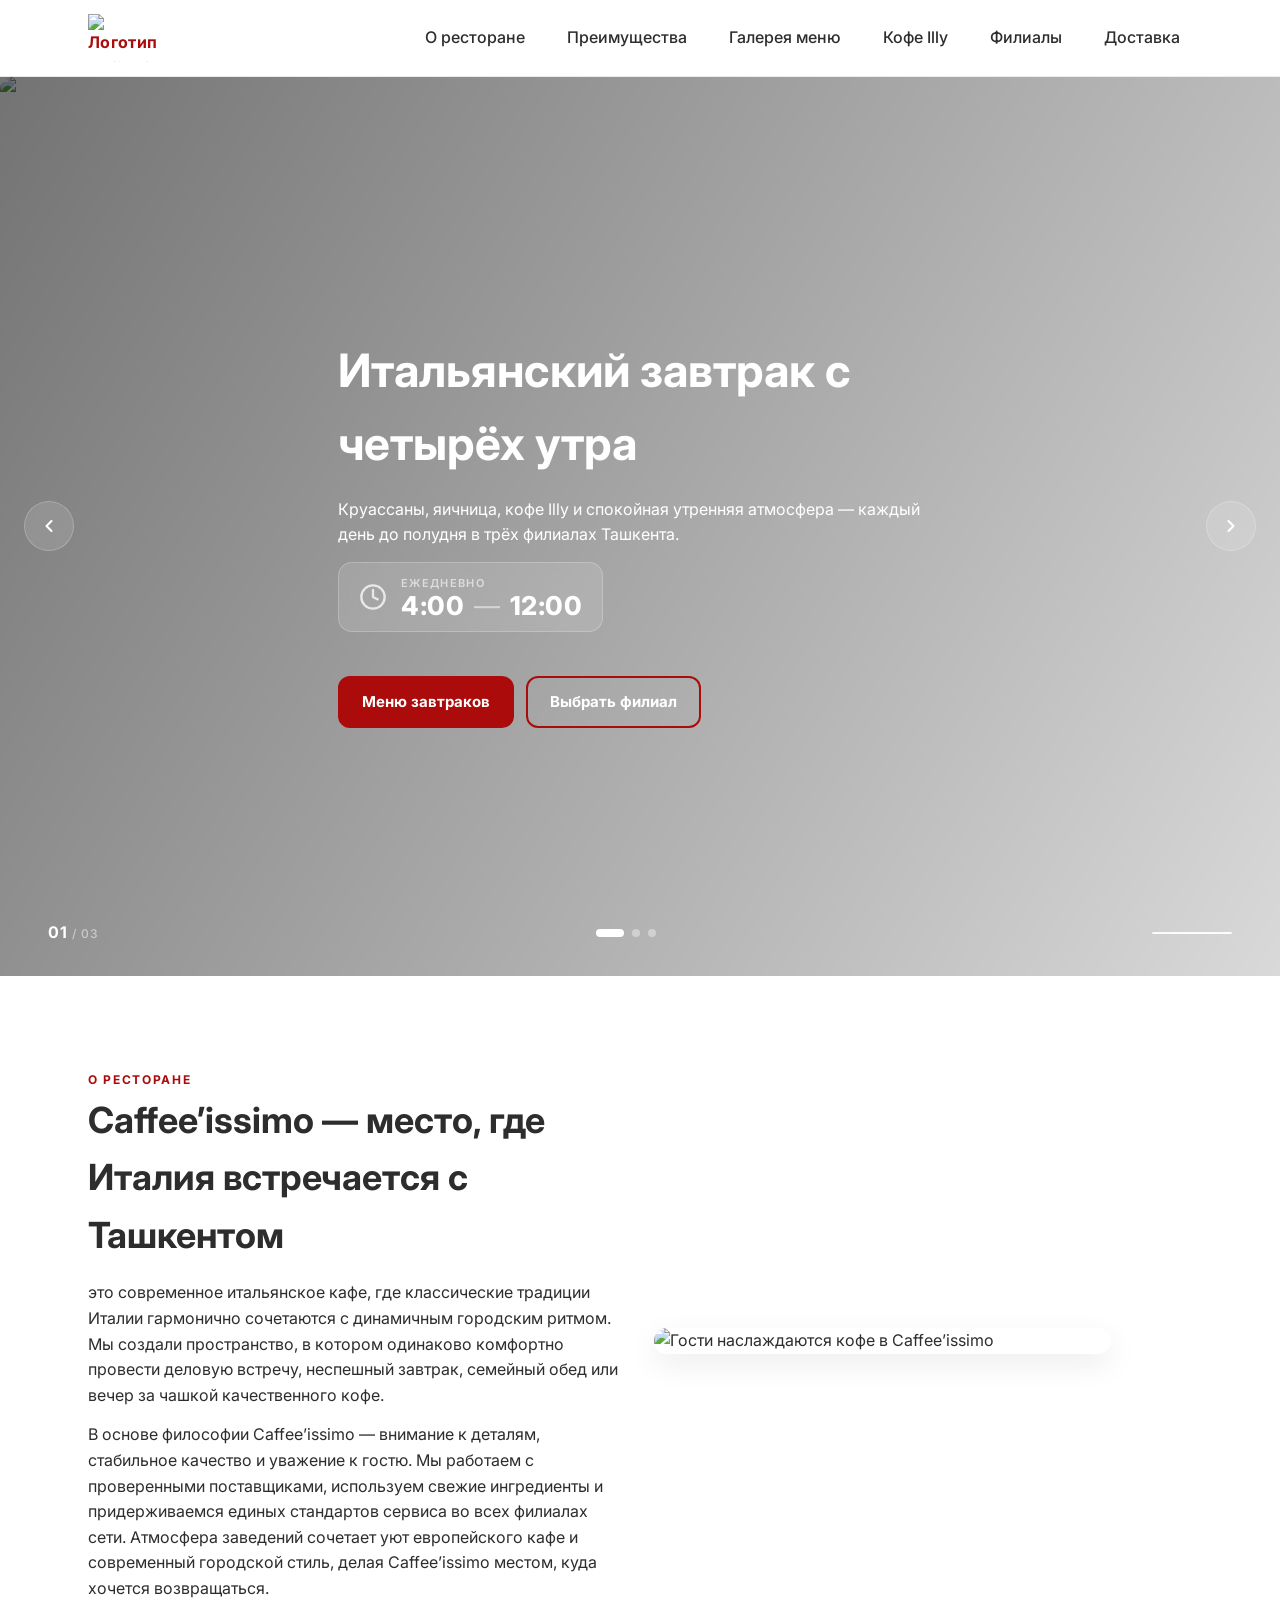
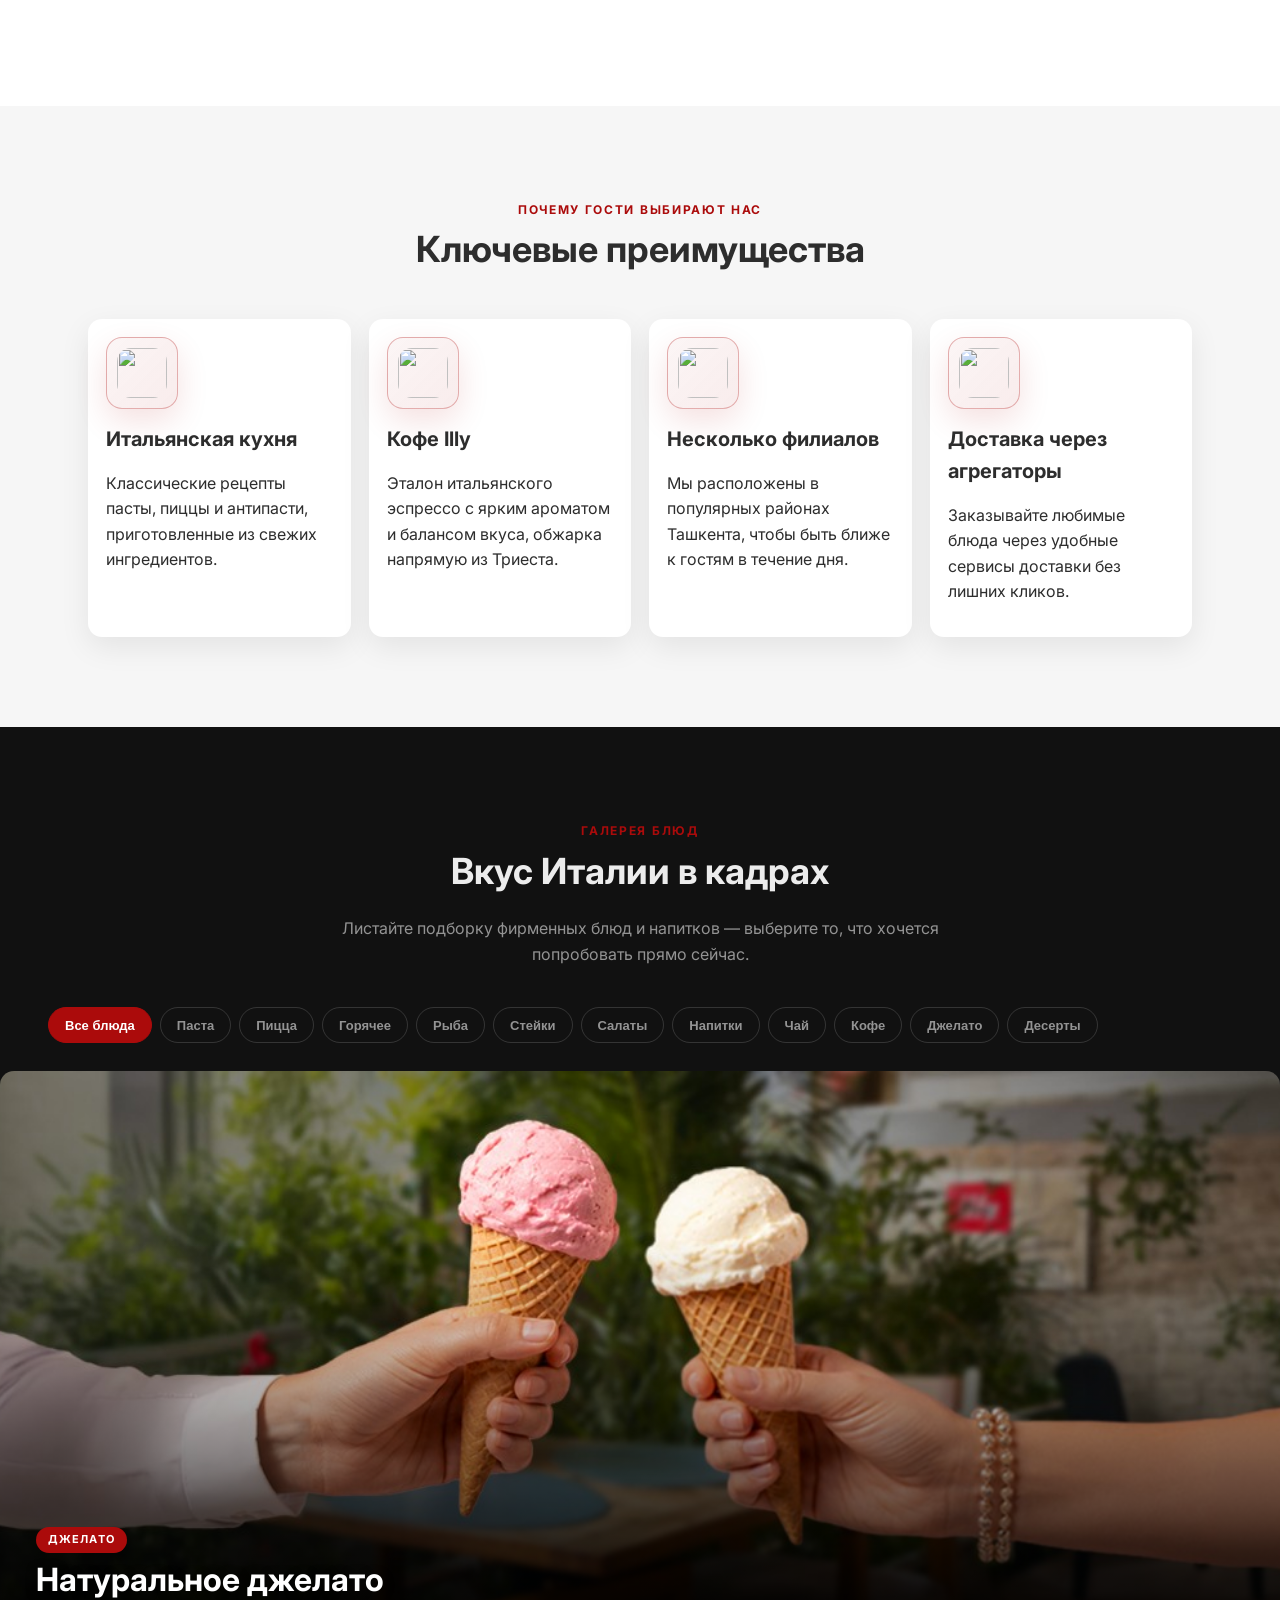
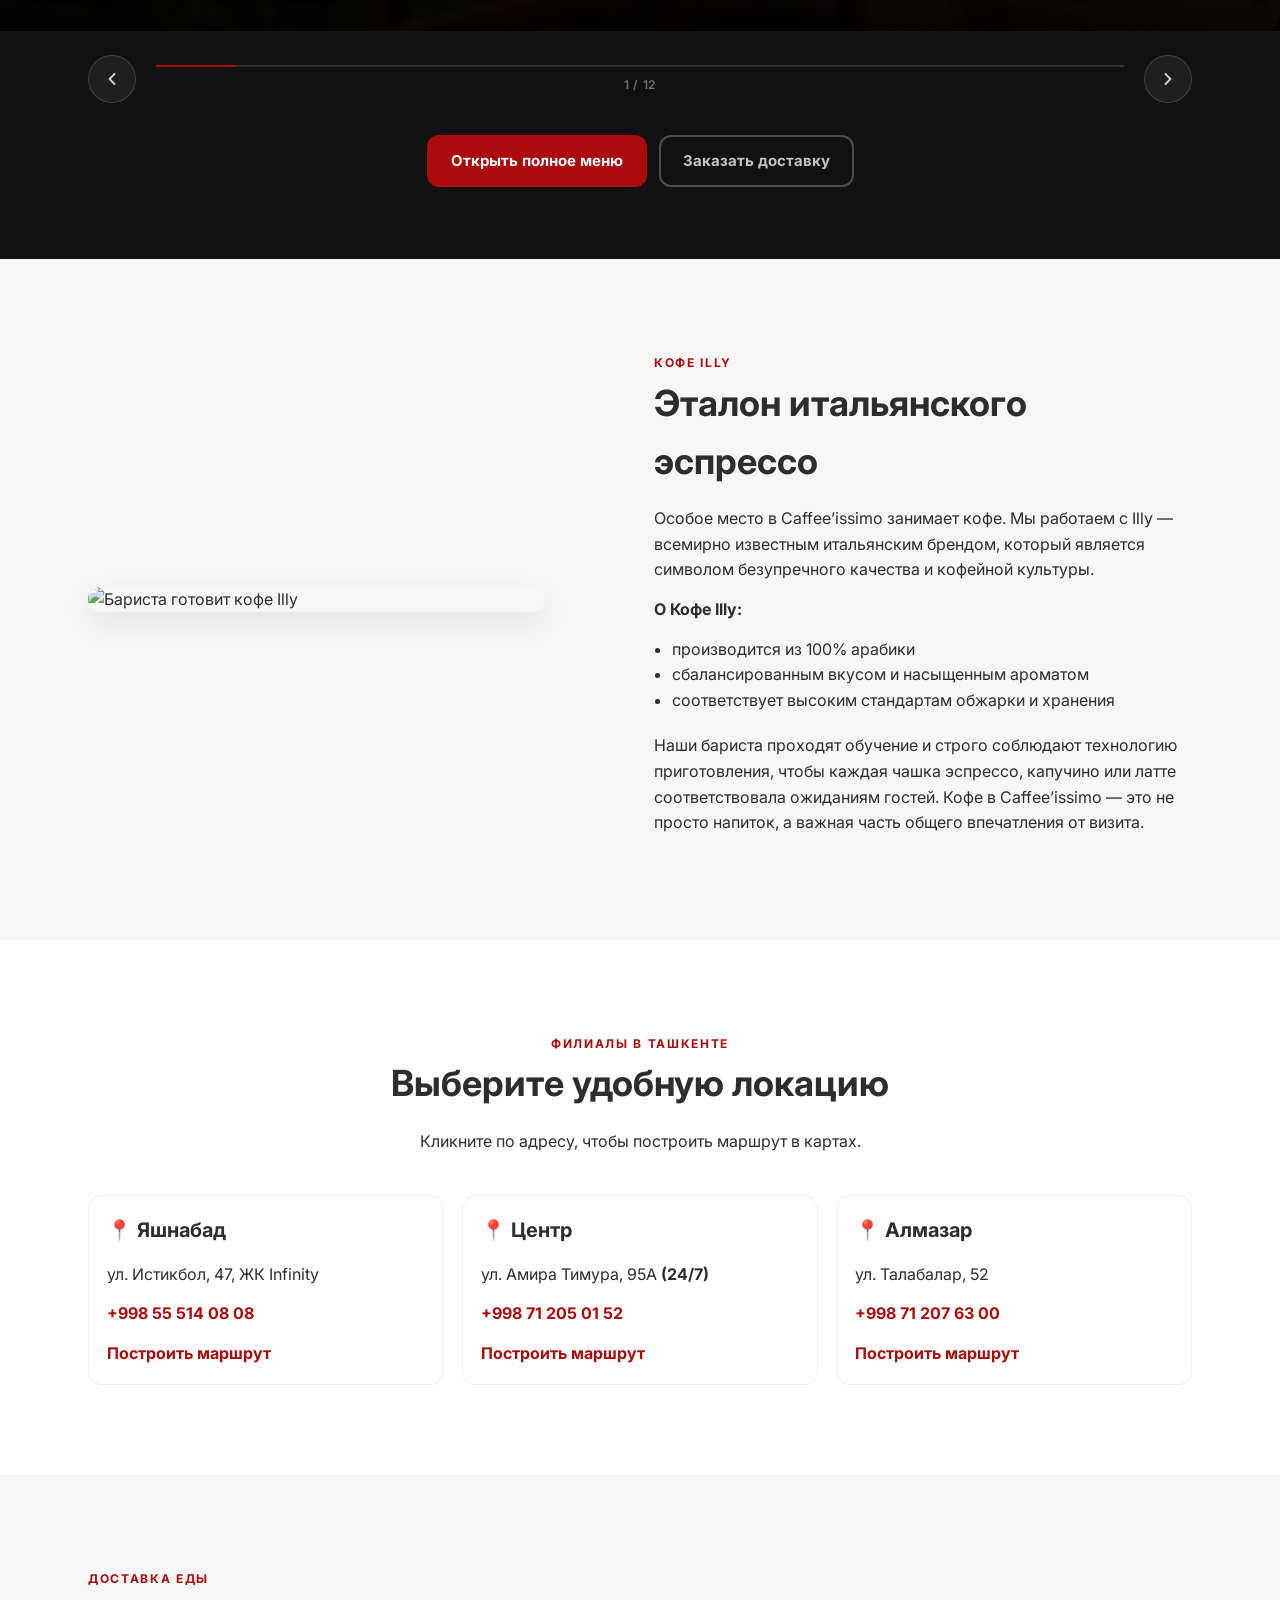
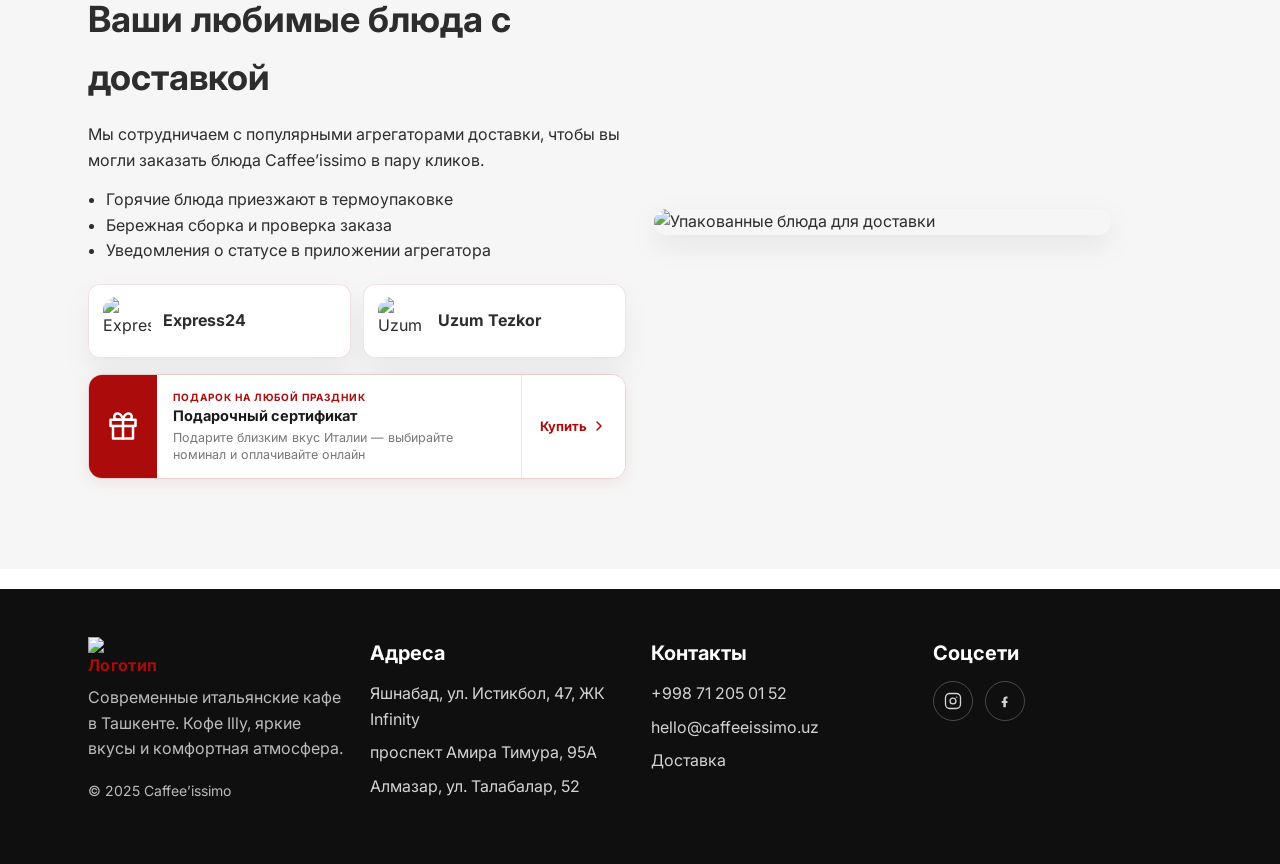
==== commit e42c451e: "Hero: replace gelato with breakfast lead + Illy coffee slide Co-authored-by: Cursor <cursoragent@cur" ====
--- a/index.html
+++ b/index.html
@@ -15,7 +15,7 @@
 
   <!-- PRIMARY SEO -->
   <title>Caffee’issimo — итальянское кафе, завтраки и кофейня в Ташкенте</title>
-  <meta name="description" content="Caffee’issimo — сеть итальянских кафе в Ташкенте. Натуральное итальянское джелато, европейская кухня, завтраки с 4:00 до 12:00, кофе Illy, паста, пицца, стейки. 3 филиала: пр. Амира Темура, Алмазар, Мирабад. Доставка Yandex Eats, Uzum Tezkor." />
+  <meta name="description" content="Caffee’issimo — итальянские завтраки с 4:00, кофе Illy, европейская кухня в Ташкенте. Паста, пицца, стейки. 3 филиала: пр. Амира Темура, Алмазар, Мирабад. Доставка Yandex Eats, Uzum Tezkor." />
   <meta name="keywords" content="джелато, gelato, натуральное джелато, крафтовое джелато, ремесленное джелато, домашнее джелато, джелато на развес, джелатерия, gelateria, итальянское джелато, настоящее итальянское джелато, джелато по-итальянски, gelato italiano, italian gelato, authentic italian gelato, homemade gelato, джелато Ташкент, итальянское джелато Ташкент, лучшее джелато Ташкент, где поесть джелато Ташкент, купить джелато Ташкент, джелатерия Ташкент, натуральное мороженое Ташкент, итальянское мороженое Ташкент, мороженое Ташкент, gelato tashkent, italian gelato tashkent, gelateria tashkent, джелато Caffeeissimo, итальянская кухня Ташкент, европейская кухня Ташкент, завтраки Ташкент, кофейня Ташкент, итальянский ресторан Ташкент, кафе Ташкент, кофе Illy Ташкент, пицца Ташкент, паста Ташкент, завтраки 24 часа Ташкент, ресторан Амира Темура, кафе Алмазар, Caffeeissimo, доставка итальянской еды Ташкент, italian restaurant tashkent, breakfast tashkent, coffee tashkent, european cuisine tashkent" />
   <meta name="robots" content="index, follow, max-snippet:-1, max-image-preview:large, max-video-preview:-1" />
   <meta name="author" content="Caffee’issimo" />
@@ -69,14 +69,14 @@
         "@id": "https://issimo.uz/#organization",
         "name": "Caffee’issimo",
         "alternateName": ["Caffeeissimo", "Кафеиссимо", "Issimo"],
-        "description": "Сеть современных итальянских кафе в Ташкенте. Натуральное итальянское джелато, европейская и итальянская кухня, завтраки с 4:00 до 12:00, кофе Illy, пицца, паста, стейки.",
+        "description": "Сеть современных итальянских кафе в Ташкенте. Итальянские завтраки с 4:00 до 12:00, кофе Illy, европейская и итальянская кухня, пицца, паста, стейки.",
         "url": "https://issimo.uz",
         "logo": "https://issimo.uz/Assets/logo-full.png",
         "image": ["https://issimo.uz/assets/breakfast-hero.jpg"],
         "telephone": "+998712050152",
         "email": "hello@caffeeissimo.uz",
         "servesCuisine": ["Italian", "European", "Mediterranean"],
-        "keywords": "джелато, итальянское джелато, натуральное джелато, джелатерия, gelato, italian gelato, gelateria, джелато Ташкент, итальянское джелато Ташкент, джелато Caffeeissimo",
+        "keywords": "завтраки Ташкент, итальянские завтраки Ташкент, кофе Illy Ташкент, кофейня Ташкент, italian breakfast tashkent, coffee tashkent, Caffeeissimo",
         "priceRange": "$$",
         "currenciesAccepted": "UZS",
         "hasMenu": "https://issimo.uz/menu-viewer.html?type=main",
@@ -98,7 +98,6 @@
           "closes": "23:59"
         },
         "amenityFeature": [
-          {"@type": "LocationFeatureSpecification", "name": "Натуральное джелато", "value": true},
           {"@type": "LocationFeatureSpecification", "name": "Завтраки", "value": true},
           {"@type": "LocationFeatureSpecification", "name": "Доставка", "value": true},
           {"@type": "LocationFeatureSpecification", "name": "Wi-Fi", "value": true},
@@ -194,69 +193,13 @@
     <section class="hero" id="hero">
       <div class="hero-slider" id="heroSlider">
 
-        <!-- ── Слайд 1: джелато ── -->
+        <!-- ── Слайд 1: завтраки ── -->
         <div class="hero-slide active">
-          <div class="hero__overlay hero__overlay--gelato"></div>
-          <picture>
-            <source srcset="Assets/gelato-hero.jpg" type="image/jpeg" />
-            <img src="Assets/gelato-hero.jpg" alt="Натуральное итальянское джелато в Caffee'issimo" class="hero__bg" />
-          </picture>
-          <div class="container hero__content">
-            <span class="hero-eyebrow">
-              <svg width="14" height="14" viewBox="0 0 24 24" fill="none" stroke="currentColor" stroke-width="2.2" stroke-linecap="round" stroke-linejoin="round"><path d="M4 11h16l-8 11z"/><path d="M12 2a4 4 0 0 1 4 4c0 .7-.18 1.36-.5 1.94A4 4 0 0 1 12 11a4 4 0 0 1-3.5-3.06A4.02 4.02 0 0 1 8 6a4 4 0 0 1 4-4z"/></svg>
-              Натуральное джелато · Caffee'issimo
-            </span>
-            <h1>Освежись натуральным<br><em>итальянским джелато</em></h1>
-            <p>Настоящее итальянское джелато на натуральных ингредиентах — сливочное, насыщенное и приготовленное по классическим рецептам. Прохладись в жаркий день в Caffee'issimo.</p>
-            <div class="hero-badge">
-              <svg class="hero-badge__icon" viewBox="0 0 24 24" fill="none" stroke="currentColor" stroke-width="2" stroke-linecap="round" stroke-linejoin="round">
-                <path d="M20 6 9 17l-5-5"/>
-              </svg>
-              <div class="hero-badge__text">
-                <span class="hero-badge__label">Только натуральные ингредиенты</span>
-                <strong class="hero-badge__value">Без растительных жиров</strong>
-              </div>
-            </div>
-            <div class="hero__actions">
-              <a class="btn btn--white" href="#locations">Попробовать джелато</a>
-            </div>
-          </div>
-        </div>
-
-        <!-- ── Слайд 2: основной ── -->
-        <div class="hero-slide">
-          <div class="hero__overlay"></div>
-          <picture>
-            <source srcset="assets/ban.png" type="image/jpeg" />
-            <img src="assets/ban.png" alt="Интерьер итальянского кафе" class="hero__bg" />
-          </picture>
-          <div class="container hero__content">
-            <span class="hero-eyebrow">
-              <svg width="14" height="14" viewBox="0 0 24 24" fill="none" stroke="currentColor" stroke-width="2.2" stroke-linecap="round" stroke-linejoin="round"><path d="M3 9l9-7 9 7v11a2 2 0 0 1-2 2H5a2 2 0 0 1-2-2z"/><polyline points="9 22 9 12 15 12 15 22"/></svg>
-              Итальянское кафе · Ташкент
-            </span>
-            <h1>Частичка Италии<br><em>в сердце Ташкента</em></h1>
-            <p>Атмосфера итальянского города, авторские блюда и кофейная культура Illy — в трёх адресах Ташкента.</p>
-            <div class="hero__actions">
-              <a class="btn btn--white" href="#cuisine">Посмотреть меню</a>
-              <a class="btn btn--ghost" href="#delivery">Заказать доставку</a>
-            </div>
-          </div>
-        </div>
-
-        <!-- ── Слайд 3: завтраки ── -->
-        <div class="hero-slide">
           <div class="hero__overlay hero__overlay--breakfast"></div>
           <img src="assets/breakfast-hero.jpg" alt="Итальянские завтраки Caffee'issimo" class="hero__bg" />
           <div class="container hero__content">
-            <span class="hero-eyebrow">
-              <svg width="14" height="14" viewBox="0 0 24 24" fill="none" stroke="currentColor" stroke-width="2.2" stroke-linecap="round" stroke-linejoin="round"><path d="M18 8h1a4 4 0 0 1 0 8h-1"/><path d="M2 8h16v9a4 4 0 0 1-4 4H6a4 4 0 0 1-4-4V8z"/><line x1="6" y1="1" x2="6" y2="4"/><line x1="10" y1="1" x2="10" y2="4"/><line x1="14" y1="1" x2="14" y2="4"/></svg>
-              Итальянские завтраки в Caffee'issimo
-            </span>
-            <p class="hero-breakfast__title">
-              Лёгкое начало дня<br>
-              <em>со вкусом и атмосферой</em>
-            </p>
+            <h1>Итальянский завтрак с четырёх утра</h1>
+            <p>Круассаны, яичница, кофе Illy и спокойная утренняя атмосфера — каждый день до полудня в трёх филиалах Ташкента.</p>
             <div class="breakfast-time">
               <svg class="breakfast-time__icon" viewBox="0 0 24 24" fill="none" stroke="currentColor" stroke-width="2" stroke-linecap="round" stroke-linejoin="round">
                 <circle cx="12" cy="12" r="10"/><polyline points="12 6 12 12 16 14"/>
@@ -268,7 +211,47 @@
             </div>
             <div class="hero__actions">
               <a class="btn btn--white" href="menu-viewer.html?type=breakfast">Меню завтраков</a>
+              <a class="btn btn--ghost" href="#locations">Выбрать филиал</a>
+            </div>
+          </div>
+        </div>
+
+        <!-- ── Слайд 2: кафе ── -->
+        <div class="hero-slide">
+          <div class="hero__overlay"></div>
+          <picture>
+            <source srcset="assets/ban.png" type="image/jpeg" />
+            <img src="assets/ban.png" alt="Интерьер итальянского кафе Caffee'issimo" class="hero__bg" />
+          </picture>
+          <div class="container hero__content">
+            <h1>Частичка Италии в сердце Ташкента</h1>
+            <p>Паста, пицца, стейки и кофейная культура Illy — в трёх адресах, где одинаково уютно утром, днём и вечером.</p>
+            <div class="hero__actions">
+              <a class="btn btn--white" href="#cuisine">Посмотреть меню</a>
               <a class="btn btn--ghost" href="#delivery">Заказать доставку</a>
+            </div>
+          </div>
+        </div>
+
+        <!-- ── Слайд 3: кофе Illy ── -->
+        <div class="hero-slide">
+          <div class="hero__overlay hero__overlay--coffee"></div>
+          <img src="assets/illy.png" alt="Кофе Illy в Caffee'issimo" class="hero__bg" />
+          <div class="container hero__content">
+            <h1>Кофе Illy — приходите на чашку</h1>
+            <p>100% арабика из Триеста. Эспрессо, капучино и латте по итальянским стандартам — попробуйте разницу у наших бариста.</p>
+            <div class="hero-badge">
+              <svg class="hero-badge__icon" viewBox="0 0 24 24" fill="none" stroke="currentColor" stroke-width="2" stroke-linecap="round" stroke-linejoin="round">
+                <path d="M18 8h1a4 4 0 0 1 0 8h-1"/><path d="M2 8h16v9a4 4 0 0 1-4 4H6a4 4 0 0 1-4-4V8z"/><line x1="6" y1="1" x2="6" y2="4"/><line x1="10" y1="1" x2="10" y2="4"/><line x1="14" y1="1" x2="14" y2="4"/>
+              </svg>
+              <div class="hero-badge__text">
+                <span class="hero-badge__label">Обжарка Illy</span>
+                <strong class="hero-badge__value">100% арабика из Триеста</strong>
+              </div>
+            </div>
+            <div class="hero__actions">
+              <a class="btn btn--white" href="#coffee">Кофейная карта</a>
+              <a class="btn btn--ghost" href="#locations">Прийти попробовать</a>
             </div>
           </div>
         </div>
--- a/styles.css
+++ b/styles.css
@@ -181,12 +181,12 @@
   );
 }
 
-/* ── Gelato overlay (readable text, fresh warm tone) ── */
-.hero__overlay--gelato {
+/* ── Coffee overlay (warm depth, lets crema tones show) ── */
+.hero__overlay--coffee {
   background: linear-gradient(105deg,
-    rgba(0,0,0,0.70) 0%,
-    rgba(0,0,0,0.48) 45%,
-    rgba(0,0,0,0.14) 100%
+    rgba(20,12,8,0.78) 0%,
+    rgba(20,12,8,0.55) 42%,
+    rgba(20,12,8,0.18) 100%
   );
 }
 
